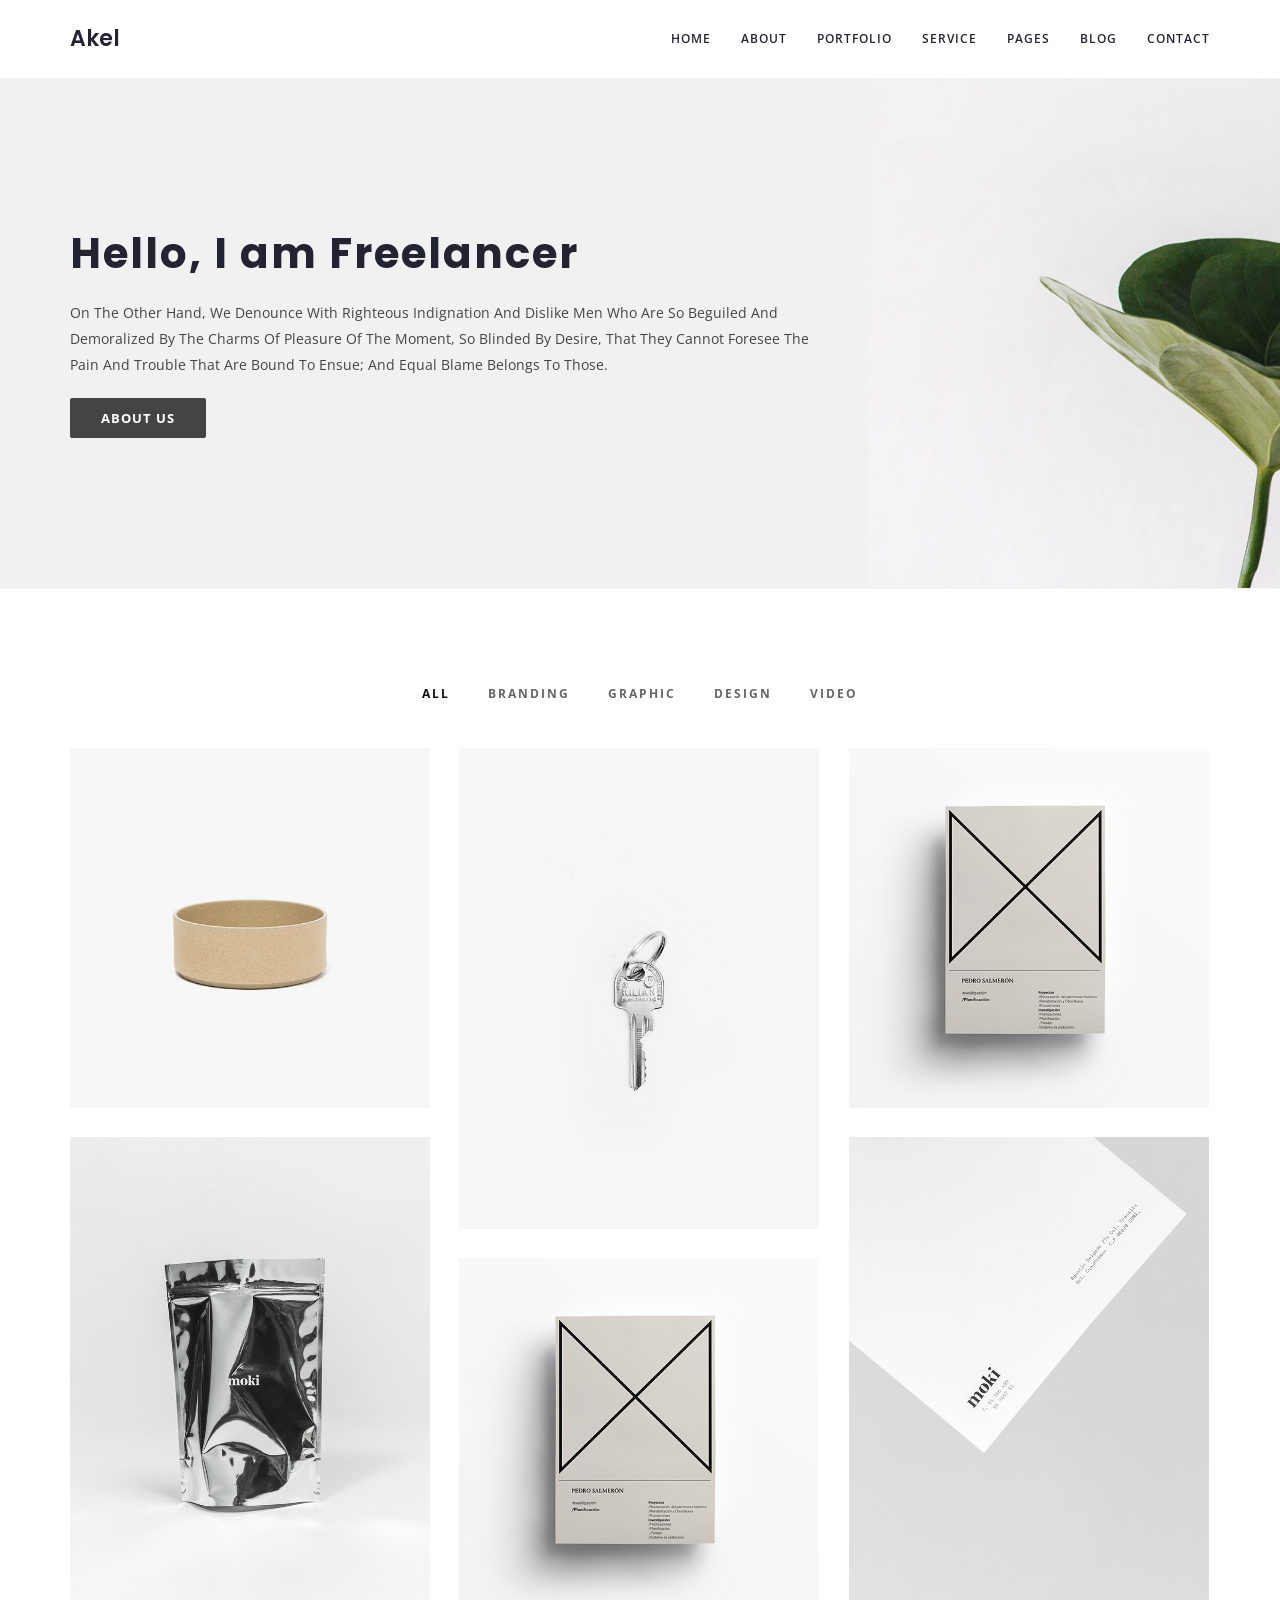
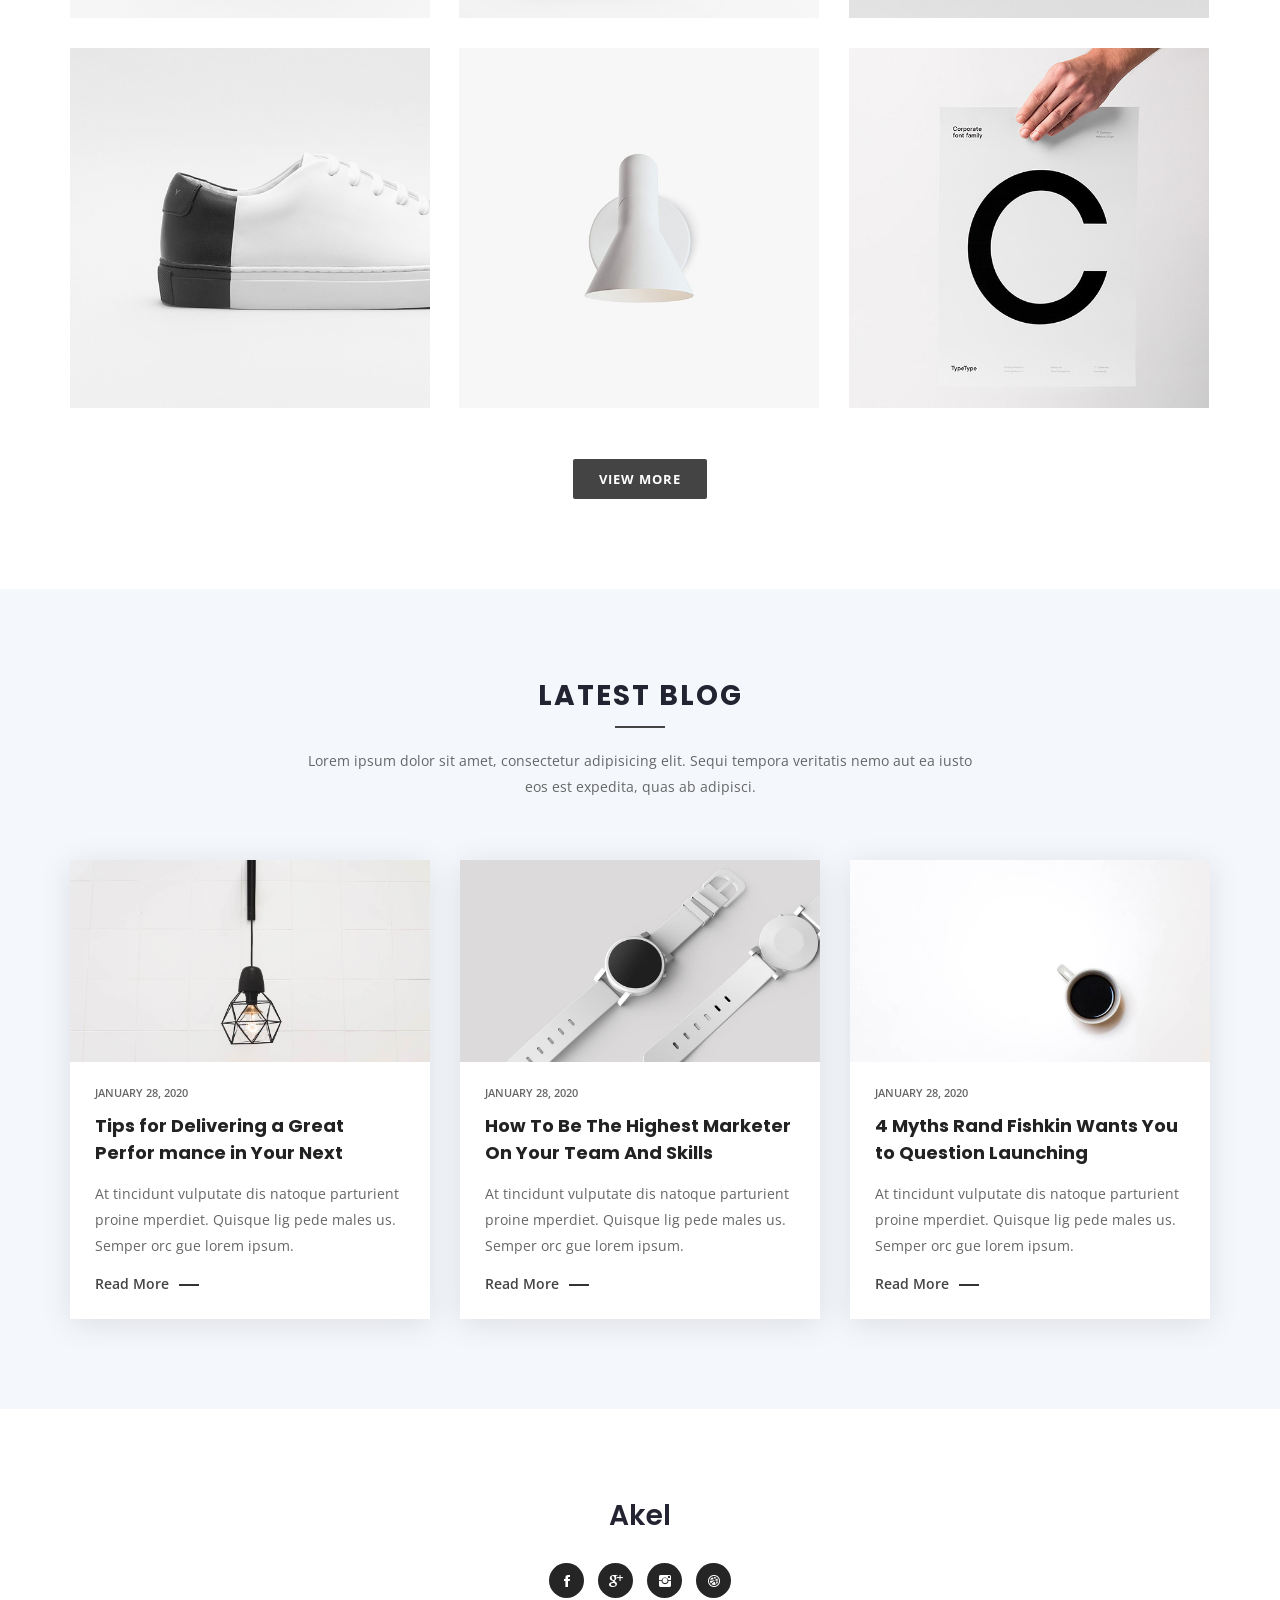
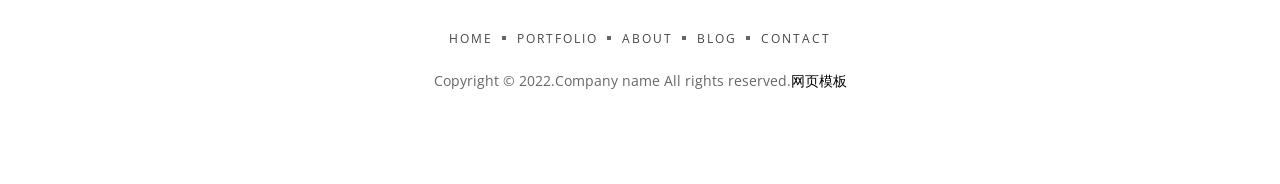
==== test/index.html @ 8f6ef6e5 "test" ====
<!doctype html>
<html class="no-js" lang="">
    <head>
        <meta charset="utf-8">
        <meta http-equiv="x-ua-compatible" content="ie=edge">
        <title>Akel - Minimal Portfolio Template</title>
        <meta name="description" content="">
        <meta name="viewport" content="width=device-width, initial-scale=1">

		<!-- All CSS Files Here -->
        <link rel="stylesheet" href="static/css/bootstrap.min.css">
        <link rel="stylesheet" href="static/css/et-line-fonts.css">
        <link rel="stylesheet" href="static/css/ionicons.min.css">
        <link rel="stylesheet" href="static/css/magnific-popup.css">
        <link rel="stylesheet" href="static/css/meanmenu.css">
        <link rel="stylesheet" href="static/css/global.css">
        <link rel="stylesheet" href="static/css/style.css">
        <link rel="stylesheet" href="static/css/responsive.css">
        <script src="static/js/modernizr-2.8.3.min.js"></script>
    </head>
    <body>
        <!--[if lt IE 8]>
            <p class="browserupgrade">You are using an <strong>outdated</strong> browser. Please <a href="http://browsehappy.com/">upgrade your browser</a> to improve your experience.</p>
        <![endif]-->

        <!-- Add your site or application content here -->
		<!-- PRELOADER -->
		<div class="page-loader">
			<div class="loader">Loading...</div>
		</div>
		<!-- /PRELOADER -->
		<!-- header start -->
		<header id="sticky-header">
			<div class="header-area">
				<div class="container sm-100">
					<div class="row">
						<div class="col-md-3 col-sm-2">
							<div class="logo text-upper">
								<h4><a href="">Akel</a></h4>
							</div>
						</div>
						<div class="col-md-9 col-sm-10">
							<div class="menu-area hidden-xs">
								<nav>
									<ul class="basic-menu clearfix">
										<li><a href="">Home</a>
											<ul>
												<li><a href="">Home Default </a></li>
												<li><a href="index-2.html">Home Two</a></li>
												<li><a href="index-black.html">Home black</a></li>
												<li><a href="index-black-full.html">Home black Full</a></li>
												<li><a href="index-box.html">Home box</a></li>
												<li><a href="index-video.html">Home video BG</a></li>
												<li><a href="index-slider.html">Home slider</a></li>
												<li><a href="index-slider-full.html">Home Slider Full</a></li>
												<li><a href="index-white-no-img.html">Home White</a></li>
											</ul>
										</li>
										<li><a href="about.html">about</a></li>
										<!-- PORTFOLIO -->
										<li>
											<a href="portfolio-single.html">Portfolio</a>
											<ul>
												<li><a href="portfolio-single.html">Single 1 - standartd 1</a></li>
												<li><a href="portfolio-single-2.html">Single 2 - standartd 2</a></li>
												<li><a href="portfolio-single-gallery.html">Single 3 - img gallery</a></li>
												<li><a href="portfolio-single-video-gallery.html">Single 4 - video gallery</a></li>
												<li><a href="portfolio-single-slider.html">Single 5 - slider</a></li>
												<li><a href="portfolio-single-vimeo.html">Single 6 - vimeo video</a></li>
												<li><a href="portfolio-single-youtube.html">Single 7 - youtube video</a></li>

											</ul>
										</li>
										<!-- END PORTFOLIO -->
										<li><a href="service.html">Service</a></li>
										<li><a href="#">Pages</a>
											<ul>
												<li><a href="about.html">About Us</a></li>
												<li><a href="service.html">Service</a></li>
												<li><a href="pricing.html">Pricing</a></li>
												<li><a href="contact.html">Contact</a></li>
												<li><a href="404.html">404 Page</a></li>
											</ul>
										</li>
										<!-- BLOG -->
										<li>
											<a href="blog.html">Blog</a>
											<ul>
												<li><a href="blog-3-col.html">3 Columns</a></li>
												<li><a href="blog.html">Right Sidebar</a></li>
												<li><a href="blog-details.html">details left sidebar</a></li>
												<li><a href="blog-details-video.html">details with video</a></li>
											</ul>
										</li>
										<!-- END BLOG -->
										<li><a href="contact.html">Contact</a></li>
									</ul>
								</nav>
							</div>
							<!-- basic-mobile-menu -->
							<div class="basic-mobile-menu visible-xs">
								<nav id="mobile-nav">
									<ul>
										<li><a href="">Home</a>
											<ul>
												<li><a href="">Home Default </a></li>
												<li><a href="index-2.html">Home Two</a></li>
												<li><a href="index-black.html">Home black</a></li>
												<li><a href="index-black-full.html">Home black Full</a></li>
												<li><a href="index-box.html">Home box</a></li>
												<li><a href="index-video.html">Home video BG</a></li>
												<li><a href="index-slider.html">Home slider</a></li>
												<li><a href="index-slider-full.html">Home Slider Full</a></li>
												<li><a href="index-white-no-img.html">Home White</a></li>
											</ul>
										</li>
										<li><a href="about.html">about</a></li>
										<!-- PORTFOLIO -->
										<li>
											<a href="portfolio-single.html">Portfolio</a>
											<ul>
												<li><a href="portfolio-single.html">Single 1 - standartd 1</a></li>
												<li><a href="portfolio-single-2.html">Single 2 - standartd 2</a></li>
												<li><a href="portfolio-single-gallery.html">Single 3 - img gallery</a></li>
												<li><a href="portfolio-single-video-gallery.html">Single 4 - video gallery</a></li>
												<li><a href="portfolio-single-slider.html">Single 5 - slider</a></li>
												<li><a href="portfolio-single-vimeo.html">Single 6 - vimeo video</a></li>
												<li><a href="portfolio-single-youtube.html">Single 7 - youtube video</a></li>

											</ul>
										</li>
										<!-- END PORTFOLIO -->
										<li><a href="service.html">Service</a></li>
										<li><a href="#">Pages</a>
											<ul>
												<li><a href="about.html">About Us</a></li>
												<li><a href="service.html">Service</a></li>
												<li><a href="pricing.html">Pricing</a></li>
												<li><a href="contact.html">Contact</a></li>
												<li><a href="404.html">404 Page</a></li>
											</ul>
										</li>
										<!-- BLOG -->
										<li>
											<a href="blog.html">Blog</a>
											<ul>
												<li><a href="blog-3-col.html">3 Columns</a></li>
												<li><a href="blog.html">Right Sidebar</a></li>
												<li><a href="blog-details.html">details left sidebar</a></li>
												<li><a href="blog-details-video.html">details with video</a></li>
											</ul>
										</li>
										<!-- END BLOG -->
										<li><a href="contact.html">Contact</a></li>
									</ul>
								</nav>
							</div>
						</div>
					</div>
				</div>
			</div>
		</header>
		<!-- header end -->

		<!-- basic-slider start -->
		<div class="ptb-150 border-t-b" style="background-image: url(static/image/ss.jpg)">
			<div class="container">
				<div class="row">
					<div class="col-lg-8">
						<div class="slider-content">
							<h2>Hello, I am Freelancer
							</h2>
							<p>On the other hand, we denounce with righteous indignation and dislike men who are so beguiled and demoralized by
								the
								charms of pleasure of the moment, so blinded by desire, that they cannot foresee the pain and trouble that are bound
								to
								ensue; and equal blame belongs to those.</p>
							<a class="btn" href="#">About Us</a>
						</div>
					</div>
				</div>
			</div>
		</div>
		<!-- basic-slider end -->
		<!-- basic-portfolio-area start -->
		<div class="basic-portfolio-area ptb-90">
			<div class="container">
				<div class="filter-menu text-center mb-40">
					<button class="active" data-filter="*">ALL</button>
					<button data-filter=".branding">Branding </button>
					<button data-filter=".graphic">Graphic</button>
					<button data-filter=".design">Design </button>
					<button data-filter=".video">Video</button>
				</div>
				<div id="portfolio-grid" class="row-portfolio portfolio-style-2">
					<div class="portfolio-item branding video">
						<div class="portfolio-wrapper">
							<div class="portfolio-thumb">
								<img src="static/picture/project1.jpg" alt="">
							</div>
							<div class="portfolio-caption text-left">
								<h4>
									<a href="portfolio-single.html">The Printed Web</a>
								</h4>
								<div class="work-tag">
									<p>Web Design</p>
								</div>
							</div>
						</div>
					</div>
					<div class="portfolio-item graphic">
						<div class="portfolio-wrapper">
							<div class="portfolio-thumb">
								<img src="static/picture/m-project1.jpg" alt="">
							</div>
							<div class="portfolio-caption text-left">
								<h4>
									<a href="portfolio-single.html">Website Is Passion </a>
								</h4>
								<div class="work-tag">
									<p>Video</p>
								</div>
							</div>
						</div>
					</div>
					<div class="portfolio-item video">
						<div class="portfolio-wrapper">
							<div class="portfolio-thumb">
								<img src="static/picture/project2.jpg" alt="">
							</div>
							<div class="portfolio-caption text-left">
								<h4>
									<a href="portfolio-single.html">Super Minimal Item</a>
								</h4>
								<div class="work-tag">
									<p>Website</p>
								</div>
							</div>
						</div>
					</div>
					<div class="portfolio-item graphic">
						<div class="portfolio-wrapper">
							<div class="portfolio-thumb">
								<img src="static/picture/m-project2.jpg" alt="">
							</div>
							<div class="portfolio-caption text-left">
								<h4>
									<a href="portfolio-single.html">Brand Making Works</a>
								</h4>
								<div class="work-tag">
									<p>Branding</p>
								</div>
							</div>
						</div>
					</div>
					<div class="portfolio-item branding design">
						<div class="portfolio-wrapper">
							<div class="portfolio-thumb">
								<img src="static/picture/m-project3.jpg" alt="">
							</div>
							<div class="portfolio-caption text-left">
								<h4>
									<a href="portfolio-single.html">Website Redesign Work</a>
								</h4>
								<div class="work-tag">
									<p>Design</p>
								</div>
							</div>
						</div>
					</div>
					<div class="portfolio-item graphic video">
						<div class="portfolio-wrapper">
							<div class="portfolio-thumb">
								<img src="static/picture/project2.jpg" alt="">
							</div>
							<div class="portfolio-caption text-left">
								<h4>
									<a href="portfolio-single.html">Color full Template </a>
								</h4>
								<div class="work-tag">
									<p>Photography</p>
								</div>
							</div>
						</div>
					</div>
					<div class="portfolio-item">
						<div class="portfolio-wrapper">
							<div class="portfolio-thumb">
								<img src="static/picture/project4.jpg" alt="">
							</div>
							<div class="portfolio-caption text-left">
								<h4>
									<a href="portfolio-single.html">Need And Clean Design</a>
								</h4>
								<div class="work-tag">
									<p>Design</p>
								</div>
							</div>
						</div>
					</div>
					<div class="portfolio-item branding design">
						<div class="portfolio-wrapper">
							<div class="portfolio-thumb">
								<img src="static/picture/project3.jpg" alt="">
							</div>
							<div class="portfolio-caption text-left">
								<h4>
									<a href="portfolio-single.html">Creative Photo Work</a>
								</h4>
								<div class="work-tag">
									<p>Graphic</p>
								</div>
							</div>
						</div>
					</div>
					<div class="portfolio-item design">
						<div class="portfolio-wrapper">
							<div class="portfolio-thumb">
								<img src="static/picture/project5.jpg" alt="">
							</div>
							<div class="portfolio-caption text-left">
								<h4>
									<a href="portfolio-single.html">Finishing Is Business</a>
								</h4>
								<div class="work-tag">
									<p>Photo</p>
								</div>
							</div>
						</div>
					</div>
				</div>
				<div class="view-more mt-20 text-center">
					<a class="btn btn-large" href="#">View More</a>
				</div>
			</div>
		</div>
		<!-- basic-portfolio-area end -->
		<!-- basic-blog-area -->
		<div class="basic-blo-area gray-bg pt-90 pb-50">
			<div class="container">
				<div class="area-title text-center">
					<h2>Latest Blog</h2>
					<p>Lorem ipsum dolor sit amet, consectetur adipisicing elit. Sequi tempora veritatis nemo aut ea iusto eos est expedita,
						quas ab adipisci.</p>
				</div>
				<div class="row">
					<div class="col-md-4 blog-item mb-40">
						<div class="blog-wrapper blog-column">
							<div class="blog-thumb">
								<a href="blog-details.html">
									<img src="static/picture/1.jpg" alt="">
								</a>
							</div>
							<div class="blog-desc">
								<div class="meta-info">
									<ul>
										<li class="posts-time">January 28, 2020</li>
									</ul>
								</div>
								<div class="blog-content">
									<h2 class="blog-title">
										<a href="blog-details.html">Tips for Delivering a Great Perfor mance in Your Next</a>
									</h2>
									<p>At tincidunt vulputate dis natoque parturient proine mperdiet. Quisque lig pede males us. Semper orc gue lorem
										ipsum.</p>
								</div>
								<div class="link-box">
									<a href="blog-details.html">Read More</a>
								</div>
							</div>
						</div>
					</div>
					<div class="col-md-4 blog-item mb-40">
						<div class="blog-wrapper blog-column">
							<div class="blog-thumb">
								<a href="blog-details.html">
									<img src="static/picture/4.jpg" alt="">
								</a>
							</div>
							<div class="blog-desc">
								<div class="meta-info">
									<ul>
										<li class="posts-time">January 28, 2020</li>
									</ul>
								</div>
								<div class="blog-content">
									<h2 class="blog-title">
										<a href="blog-details.html">How To Be The Highest Marketer On Your Team And Skills</a>
									</h2>
									<p>At tincidunt vulputate dis natoque parturient proine mperdiet. Quisque lig pede males us. Semper orc gue lorem ipsum.</p>
								</div>
								<div class="link-box">
									<a href="blog-details.html">Read More</a>
								</div>
							</div>
						</div>
					</div>
					<div class="col-md-4 blog-item mb-40">
						<div class="blog-wrapper blog-column">
							<div class="blog-thumb">
								<a href="blog-details.html">
									<img src="static/picture/3.jpg" alt="">
								</a>
							</div>
							<div class="blog-desc">
								<div class="meta-info">
									<ul>
										<li class="posts-time">January 28, 2020</li>
									</ul>
								</div>
								<div class="blog-content">
									<h2 class="blog-title">
										<a href="blog-details.html">4 Myths Rand Fishkin Wants You to Question Launching </a>
									</h2>
									<p>At tincidunt vulputate dis natoque parturient proine mperdiet. Quisque lig pede males us. Semper orc gue lorem ipsum.</p>
								</div>
								<div class="link-box">
									<a href="blog-details.html">Read More</a>
								</div>
							</div>
						</div>
					</div>
				</div>
			</div>
		</div>
		<!-- basic-blog-area end -->
		<!-- footer start -->
		<footer>
			<div class="basic-footer text-center ptb-90">
				<div class="container">
					<div class="footer-logo mb-30">
						<h3><a href="">Akel</a></h3>
					</div>
					<div class="social-icon">
						<a href="#"><i class="ion-social-facebook"></i></a>
						<a href="#"><i class="ion-social-googleplus"></i></a>
						<a href="#"><i class="ion-social-instagram"></i></a>
						<a href="#"><i class="ion-social-dribbble"></i></a>
					</div>
					<div class="footer-menu mt-30">
						<nav>
							<ul>
								<li><a href="#">Home</a></li>
								<li><a href="#">Portfolio</a></li>
								<li><a href="#">About</a></li>
								<li><a href="#">Blog</a></li>
								<li><a href="#">Contact</a></li>
							</ul>
						</nav>
					</div>
					<div class="copyright mt-20">
						<p>Copyright &copy; 2022.Company name All rights reserved.<a target="_blank" href="https://sc.chinaz.com/moban/">&#x7F51;&#x9875;&#x6A21;&#x677F;</a></p>
					</div>
				</div>
			</div>
		</footer>
		<!-- footer end -->


		<!-- All js plugins here -->
        <script src="static/js/jquery-1.12.0.min.js"></script>
        <script src="static/js/bootstrap.min.js"></script>
        <script src="static/js/isotope.pkgd.min.js"></script>
        <script src="static/js/imagesloaded.pkgd.min.js"></script>
        <script src="static/js/jquery.magnific-popup.min.js"></script>
        <script src="static/js/jquery.meanmenu.js"></script>
        <script src="static/js/plugins.js"></script>
        <script src="static/js/main.js"></script>
    </body>
</html>
---- test/static/css/et-line-fonts.css ----
@font-face{font-family:'et-line';src:url('../font/et-line.eot');src:url('../font/et-line.eot') format('embedded-opentype'),
url('../font/et-line.woff') format('woff'),
url('../font/et-line.ttf') format('truetype'),
url('https://themepure.net/template/akel-prv/akel/fonts/et-line.svg') format('svg');font-weight:normal;font-style:normal;}
[data-icon]:before{font-family:'et-line';content:attr(data-icon);speak:none;font-weight:normal;font-variant:normal;text-transform:none;line-height:1;-webkit-font-smoothing:antialiased;-moz-osx-font-smoothing:grayscale;display:inline-block;}
.icon-mobile, .icon-laptop, .icon-desktop, .icon-tablet, .icon-phone, .icon-document, .icon-documents, .icon-search, .icon-clipboard, .icon-newspaper, .icon-notebook, .icon-book-open, .icon-browser, .icon-calendar, .icon-presentation, .icon-picture, .icon-pictures, .icon-video, .icon-camera, .icon-printer, .icon-toolbox, .icon-briefcase, .icon-wallet, .icon-gift, .icon-bargraph, .icon-grid, .icon-expand, .icon-focus, .icon-edit, .icon-adjustments, .icon-ribbon, .icon-hourglass, .icon-lock, .icon-megaphone, .icon-shield, .icon-trophy, .icon-flag, .icon-map, .icon-puzzle, .icon-basket, .icon-envelope, .icon-streetsign, .icon-telescope, .icon-gears, .icon-key, .icon-paperclip, .icon-attachment, .icon-pricetags, .icon-lightbulb, .icon-layers, .icon-pencil, .icon-tools, .icon-tools-2, .icon-scissors, .icon-paintbrush, .icon-magnifying-glass, .icon-circle-compass, .icon-linegraph, .icon-mic, .icon-strategy, .icon-beaker, .icon-caution, .icon-recycle, .icon-anchor, .icon-profile-male, .icon-profile-female, .icon-bike, .icon-wine, .icon-hotairballoon, .icon-globe, .icon-genius, .icon-map-pin, .icon-dial, .icon-chat, .icon-heart, .icon-cloud, .icon-upload, .icon-download, .icon-target, .icon-hazardous, .icon-piechart, .icon-speedometer, .icon-global, .icon-compass, .icon-lifesaver, .icon-clock, .icon-aperture, .icon-quote, .icon-scope, .icon-alarmclock, .icon-refresh, .icon-happy, .icon-sad, .icon-facebook, .icon-twitter, .icon-googleplus, .icon-rss, .icon-tumblr, .icon-linkedin, .icon-dribbble{font-family:'et-line';speak:none;font-style:normal;font-weight:normal;font-variant:normal;text-transform:none;line-height:1;-webkit-font-smoothing:antialiased;-moz-osx-font-smoothing:grayscale;display:inline-block;}
.icon-mobile:before{content:"\e000";}
.icon-laptop:before{content:"\e001";}
.icon-desktop:before{content:"\e002";}
.icon-tablet:before{content:"\e003";}
.icon-phone:before{content:"\e004";}
.icon-document:before{content:"\e005";}
.icon-documents:before{content:"\e006";}
.icon-search:before{content:"\e007";}
.icon-clipboard:before{content:"\e008";}
.icon-newspaper:before{content:"\e009";}
.icon-notebook:before{content:"\e00a";}
.icon-book-open:before{content:"\e00b";}
.icon-browser:before{content:"\e00c";}
.icon-calendar:before{content:"\e00d";}
.icon-presentation:before{content:"\e00e";}
.icon-picture:before{content:"\e00f";}
.icon-pictures:before{content:"\e010";}
.icon-video:before{content:"\e011";}
.icon-camera:before{content:"\e012";}
.icon-printer:before{content:"\e013";}
.icon-toolbox:before{content:"\e014";}
.icon-briefcase:before{content:"\e015";}
.icon-wallet:before{content:"\e016";}
.icon-gift:before{content:"\e017";}
.icon-bargraph:before{content:"\e018";}
.icon-grid:before{content:"\e019";}
.icon-expand:before{content:"\e01a";}
.icon-focus:before{content:"\e01b";}
.icon-edit:before{content:"\e01c";}
.icon-adjustments:before{content:"\e01d";}
.icon-ribbon:before{content:"\e01e";}
.icon-hourglass:before{content:"\e01f";}
.icon-lock:before{content:"\e020";}
.icon-megaphone:before{content:"\e021";}
.icon-shield:before{content:"\e022";}
.icon-trophy:before{content:"\e023";}
.icon-flag:before{content:"\e024";}
.icon-map:before{content:"\e025";}
.icon-puzzle:before{content:"\e026";}
.icon-basket:before{content:"\e027";}
.icon-envelope:before{content:"\e028";}
.icon-streetsign:before{content:"\e029";}
.icon-telescope:before{content:"\e02a";}
.icon-gears:before{content:"\e02b";}
.icon-key:before{content:"\e02c";}
.icon-paperclip:before{content:"\e02d";}
.icon-attachment:before{content:"\e02e";}
.icon-pricetags:before{content:"\e02f";}
.icon-lightbulb:before{content:"\e030";}
.icon-layers:before{content:"\e031";}
.icon-pencil:before{content:"\e032";}
.icon-tools:before{content:"\e033";}
.icon-tools-2:before{content:"\e034";}
.icon-scissors:before{content:"\e035";}
.icon-paintbrush:before{content:"\e036";}
.icon-magnifying-glass:before{content:"\e037";}
.icon-circle-compass:before{content:"\e038";}
.icon-linegraph:before{content:"\e039";}
.icon-mic:before{content:"\e03a";}
.icon-strategy:before{content:"\e03b";}
.icon-beaker:before{content:"\e03c";}
.icon-caution:before{content:"\e03d";}
.icon-recycle:before{content:"\e03e";}
.icon-anchor:before{content:"\e03f";}
.icon-profile-male:before{content:"\e040";}
.icon-profile-female:before{content:"\e041";}
.icon-bike:before{content:"\e042";}
.icon-wine:before{content:"\e043";}
.icon-hotairballoon:before{content:"\e044";}
.icon-globe:before{content:"\e045";}
.icon-genius:before{content:"\e046";}
.icon-map-pin:before{content:"\e047";}
.icon-dial:before{content:"\e048";}
.icon-chat:before{content:"\e049";}
.icon-heart:before{content:"\e04a";}
.icon-cloud:before{content:"\e04b";}
.icon-upload:before{content:"\e04c";}
.icon-download:before{content:"\e04d";}
.icon-target:before{content:"\e04e";}
.icon-hazardous:before{content:"\e04f";}
.icon-piechart:before{content:"\e050";}
.icon-speedometer:before{content:"\e051";}
.icon-global:before{content:"\e052";}
.icon-compass:before{content:"\e053";}
.icon-lifesaver:before{content:"\e054";}
.icon-clock:before{content:"\e055";}
.icon-aperture:before{content:"\e056";}
.icon-quote:before{content:"\e057";}
.icon-scope:before{content:"\e058";}
.icon-alarmclock:before{content:"\e059";}
.icon-refresh:before{content:"\e05a";}
.icon-happy:before{content:"\e05b";}
.icon-sad:before{content:"\e05c";}
.icon-facebook:before{content:"\e05d";}
.icon-twitter:before{content:"\e05e";}
.icon-googleplus:before{content:"\e05f";}
.icon-rss:before{content:"\e060";}
.icon-tumblr:before{content:"\e061";}
.icon-linkedin:before{content:"\e062";}
.icon-dribbble:before{content:"\e063";}
---- test/static/css/meanmenu.css ----
a.meanmenu-reveal{display:none;}
.mean-container .mean-bar{background:rgba(0, 0, 0, 0) none repeat scroll 0 0;float:left;min-height:0;padding:0;position:relative;width:100%;z-index:999999;}
.mean-container a.meanmenu-reveal{border:1px solid #000;color:#444;cursor:pointer;display:block;font-family:Arial,Helvetica,sans-serif;font-size:1px;font-weight:700;height:21px;line-height:22px;margin-top:-52px;padding:5px 8px;position:absolute;right:0;text-decoration:none;top:0;width:22px;}
.mean-container a.meanmenu-reveal span{background:#444 none repeat scroll 0 0;display:block;height:3px;margin-top:3px;}
.mean-container .mean-nav{background:#0c1923 none repeat scroll 0 0;float:left;margin-top:0;width:100%;}
.mean-container .mean-nav ul{padding:0;margin:0;width:100%;list-style-type:none;}
.mean-container .mean-nav ul li{position:relative;float:left;width:100%;}
.mean-container .mean-nav ul li a{display:block;float:left;width:90%;padding:1em 5%;margin:0;text-align:left;color:#fff;border-top:1px solid #383838;border-top:1px solid rgba(255,255,255,0.5);text-decoration:none;text-transform:uppercase;}
.mean-container .mean-nav ul li li a{width:80%;padding:1em 10%;border-top:1px solid #f1f1f1;border-top:1px solid rgba(255,255,255,0.25);opacity:0.75;filter:alpha(opacity=75);text-shadow:none !important;visibility:visible;}
.mean-container .mean-nav ul li.mean-last a{border-bottom:none;margin-bottom:0;}
.mean-container .mean-nav ul li li li a{width:70%;padding:1em 15%;}
.mean-container .mean-nav ul li li li li a{width:60%;padding:1em 20%;}
.mean-container .mean-nav ul li li li li li a{width:50%;padding:1em 25%;}
.mean-container .mean-nav ul li a:hover{background:#252525;background:rgba(255,255,255,0.1);}
.mean-container .mean-nav ul li a.mean-expand{margin-top:1px;width:26px;height:32px;padding:8px 10px !important;text-align:center;position:absolute;right:0;top:0;z-index:2;font-weight:700;background:rgba(255,255,255,0.1);border:none !important;border-left:1px solid rgba(255,255,255,0.4) !important;border-bottom:1px solid rgba(255,255,255,0.2) !important;}
.mean-container .mean-nav ul li a.mean-expand:hover{background:rgba(0,0,0,0.9);}
.mean-container .mean-push{float:left;width:100%;padding:0;margin:0;clear:both;}
.mean-nav .wrapper{width:100%;padding:0;margin:0;}
.mean-container .mean-bar, .mean-container .mean-bar *{-webkit-box-sizing:content-box;-moz-box-sizing:content-box;box-sizing:content-box;}
.mean-remove{display:none !important;}


.mean-nav > ul {
  height: 300px;
  overflow-y: scroll;
}
---- test/static/css/global.css ----
.m-0{margin-top:0;margin-right:0;margin-bottom:0;margin-left:0;}
.p-0{padding-top:0;padding-right:0;padding-bottom:0;padding-left:0;}
.mt-0{margin-top:0}
.mt-10{margin-top:10px}
.mt-15{margin-top:15px}
.mt-20{margin-top:20px}
.mt-30{margin-top:30px}
.mt-40{margin-top:40px}
.mt-50{margin-top:50px}
.mt-60{margin-top:60px}
.mt-70{margin-top:70px}
.mt-80{margin-top:80px}
.mt-90{margin-top:90px}
.mt-100{margin-top:100px}
.mt-110{margin-top:110px}
.mt-120{margin-top:120px}
.mt-130{margin-top:130px}
.mt-140{margin-top:140px}
.mt-150{margin-top:150px}
.mr-0{margin-right:0px}
.mr-10{margin-right:10px}
.mr-15{margin-right:15px}
.mr-20{margin-right:20px}
.mr-30{margin-right:30px}
.mr-40{margin-right:40px}
.mr-50{margin-right:50px}
.mr-60{margin-right:60px}
.mr-70{margin-right:70px}
.mr-80{margin-right:80px}
.mr-90{margin-right:90px}
.mr-100{margin-right:100px}
.mr-110{margin-right:110px}
.mr-120{margin-right:120px}
.mr-130{margin-right:130px}
.mr-140{margin-right:140px}
.mr-150{margin-right:150px}
.mb-0{margin-bottom:0}
.mb-10{margin-bottom:10px}
.mb-15{margin-bottom:15px}
.mb-20{margin-bottom:20px}
.mb-30{margin-bottom:30px}
.mb-40{margin-bottom:40px}
.mb-50{margin-bottom:50px}
.mb-60{margin-bottom:60px}
.mb-70{margin-bottom:70px}
.mb-80{margin-bottom:80px}
.mb-90{margin-bottom:90px}
.mb-100{margin-bottom:100px}
.mb-110{margin-bottom:110px}
.mb-120{margin-bottom:120px}
.mb-130{margin-bottom:130px}
.mb-140{margin-bottom:140px}
.mb-150{margin-bottom:150px}
.ml-0{margin-left:0}
.ml-10{margin-left:10px}
.ml-15{margin-left:15px}
.ml-20{margin-left:20px}
.ml-30{margin-left:30px}
.ml-40{margin-left:40px}
.ml-50{margin-left:50px}
.ml-60{margin-left:60px}
.ml-70{margin-left:70px}
.ml-80{margin-left:80px}
.ml-90{margin-left:90px}
.ml-100{margin-left:100px}
.ml-110{margin-left:110px}
.ml-120{margin-left:120px}
.ml-130{margin-left:130px}
.ml-140{margin-left:140px}
.ml-150{margin-left:150px}
.pt-0{padding-top:0}
.pt-10{padding-top:10px}
.pt-15{padding-top:15px}
.pt-20{padding-top:20px}
.pt-30{padding-top:30px}
.pt-40{padding-top:40px}
.pt-50{padding-top:50px}
.pt-60{padding-top:60px}
.pt-70{padding-top:70px}
.pt-80{padding-top:80px}
.pt-90{padding-top:90px}
.pt-100{padding-top:100px}
.pt-110{padding-top:110px}
.pt-120{padding-top:120px}
.pt-130{padding-top:130px}
.pt-140{padding-top:140px}
.pt-150{padding-top:150px}
.pr-0{padding-right:0}
.pr-10{padding-right:10px}
.pr-15{padding-right:15px}
.pr-20{padding-right:20px}
.pr-30{padding-right:30px}
.pr-40{padding-right:40px}
.pr-50{padding-right:50px}
.pr-60{padding-right:60px}
.pr-70{padding-right:70px}
.pr-80{padding-right:80px}
.pr-90{padding-right:90px}
.pr-100{padding-right:100px}
.pr-110{padding-right:110px}
.pr-120{padding-right:120px}
.pr-130{padding-right:130px}
.pr-140{padding-right:140px}
.pb-0{padding-bottom:0}
.pb-10{padding-bottom:10px}
.pb-15{padding-bottom:15px}
.pb-20{padding-bottom:20px}
.pb-30{padding-bottom:30px}
.pb-40{padding-bottom:40px}
.pb-50{padding-bottom:50px}
.pb-60{padding-bottom:60px}
.pb-70{padding-bottom:70px}
.pb-80{padding-bottom:80px}
.pb-90{padding-bottom:90px}
.pb-100{padding-bottom:100px}
.pb-110{padding-bottom:110px}
.pb-120{padding-bottom:120px}
.pb-130{padding-bottom:130px}
.pb-140{padding-bottom:140px}
.pb-150{padding-bottom:150px}
.pl-0{padding-left:0}
.pl-10{padding-left:10px}
.pl-15{padding-left:15px}
.pl-20{padding-left:20px}
.pl-30{padding-left:30px}
.pl-40{padding-left:40px}
.pl-50{padding-left:50px}
.pl-60{padding-left:60px}
.pl-70{padding-left:70px}
.pl-80{padding-left:80px}
.pl-90{padding-left:90px}
.pl-100{padding-left:100px}
.pl-110{padding-left:110px}
.pl-120{padding-left:120px}
.pl-130{padding-left:130px}
.pl-140{padding-left:140px}
.pl-150{padding-left:150px}
.ptb-0{padding:0}
.ptb-10{padding:10px 0}
.ptb-20{padding:20px 0}
.ptb-30{padding:30px 0}
.ptb-40{padding:40px 0}
.ptb-50{padding:50px 0}
.ptb-60{padding:60px 0}
.ptb-70{padding:70px 0}
.ptb-80{padding:80px 0}
.ptb-90{padding:90px 0}
.ptb-100{padding:100px 0}
.ptb-110{padding:110px 0}
.ptb-120{padding:120px 0}
.ptb-130{padding:130px 0}
.ptb-140{padding:140px 0}
.ptb-150{padding:150px 0}
.ptb-200{padding:200px 0}
.mtb-0{margin:0}
.mtb-10{margin:10px 0}
.mtb-15{margin:15px 0}
.mtb-20{margin:20px 0}
.mtb-30{margin:30px 0}
.mtb-40{margin:40px 0}
.mtb-50{margin:50px 0}
.mtb-60{margin:60px 0}
.mtb-70{margin:70px 0}
.mtb-80{margin:80px 0}
.mtb-90{margin:90px 0}
.mtb-100{margin:100px 0}
.mtb-110{margin:110px 0}
.mtb-120{margin:120px 0}
.mtb-130{margin:130px 0}
.mtb-140{margin:140px 0}
.mtb-150{margin:150px 0;}
.pricing .container .row [class*="col-"]{}
.col-1, .col-2, .col-3, .col-4, .col-5, .col-6, .col-7, .col-8, .col-9, .col-10{float:left;}
.col-1{width:10%;}
.col-2{width:20%;}
.col-3{width:30%;}
.col-4{width:40%;}
.col-5{width:50%;}
.col-6{width:60%;}
.col-7{width:70%;}
.col-8{width:80%;}
.col-9{width:90%;}
.col-10{width:100%;}
.white-bg{background:#ffffff;}
.gray-bg{background:#F4F7FC;}
.transparent-bg{background:transparent;}
---- test/static/css/style.css ----
/*
  Theme Name: Akel - Minimal Portfolio Template
  Author: basictheme
  Description: Portfolio template.
  Version: 1.0
*/

/* Css Index
-----------------------------------
1. Theme default css
2. header
3. basic slider
4. portfolio
5. service
6. testimonial
7. footer
8. blog
9. pricing
10. process
11. team
11. breadcrumb
12. contact
13. about
*/


/*-------------------------------------------------------
1. Theme default css
---------------------------------------------------------*/
@import url('css.css');
@import url('font-awesome.min.css');
@import url('text-headline.css');
@import url('owl.carousel.min.css');
@import url('hamburgers.min.css');
@import url('animate.css');

body {
  font-family: 'Open Sans', sans-serif;
  font-weight: normal;
  font-style: normal;
}
.img,img{
 max-width: 100%;
transition: all 0.3s ease-out 0s;
}
a,
.button {
  -webkit-transition: all 0.3s ease-out 0s;
  -moz-transition: all 0.3s ease-out 0s;
  -ms-transition: all 0.3s ease-out 0s;
  -o-transition: all 0.3s ease-out 0s;
  transition: all 0.3s ease-out 0s;
}
a:focus,
.button:focus {
  text-decoration: none;
  outline: none;
}
a:focus,
a:hover,
.portfolio-cat a:hover,
.footer-menu li a:hover {
  color: #999;
  text-decoration: none;
}
a, button {
  color: #444;
  outline: medium none;
}
.uppercase {
  text-transform: uppercase;
}
.capitalize {
  text-transform: capitalize;
}
h1, h2, h3, h4, h5, h6 {
	font-family: 'Poppins', sans-serif;
	font-weight: normal;
	color: #232332;
	margin-top: 0px;
	font-style: normal;
	font-weight: 400;
	line-height: 1.2;
}
h1 a,
h2 a,
h3 a,
h4 a,
h5 a,
h6 a {
    color: inherit;
}
h1 {
    font-size: 40px;
    font-weight: 500;
}
h2 {
    font-size: 35px;
}
h3 {
    font-size: 28px;
}
h4 {
    font-size: 22px;
}
h5 {
    font-size: 18px;
}
h6 {
    font-size: 16px;
}
ul {
  margin: 0px;
  padding: 0px;
}
li { list-style: none }
p {
    color: #666;
    font-size: 14px;
    font-weight: normal;
    line-height: 26px;
    margin-bottom: 15px;
}
hr{
  padding: 0px;
  border-bottom: 1px solid #eceff8;
  border-top: 0px;
}
label {
  color: #444;
  cursor: pointer;
  font-size: 14px;
  font-weight: 400;
}
*::-moz-selection {
  background: #d6b161;
  color: #fff;
  text-shadow: none;
}
::-moz-selection {
  background: #555;
  color: #fff;
  text-shadow: none;
}
::selection {
  background: #555;
  color: #fff;
  text-shadow: none;
}
*::-moz-placeholder {
  color: #555555;
  font-size: 14px;
  opacity: .5;
}
*::placeholder {
  color: #555555;
  font-size: 14px;
  opacity: .5;
}
.fix{overflow:hidden}


/* button style */
.btn {
	-moz-user-select: none;
	background: #444 none repeat scroll 0 0;
	border: 1px solid transparent;
	border-radius: 2px;
	color: #fff;
	cursor: pointer;
	display: inline-block;
	font-size: 13px;
	font-weight: 700;
	letter-spacing: 1px;
	line-height: 1.42857;
	margin-bottom: 0;
	padding: 10px 30px;
	text-align: center;
	text-transform: uppercase;
	touch-action: manipulation;
	transition: all 0.3s ease 0s;
	vertical-align: middle;
}
.btn:hover{background:transparent;border-color:#444}
.btn.btn-large {
  padding: 10px 25px;
}
.btn-lg {
  font-weight: 700;
  padding: 13px 31px;
}
.btn.Akel-btn:hover{border-color:#ddd;color:#ddd}

/* bg img part */
 .bg-1 {background: url(../image/bg-1.jpg);}
 .bg-2 { background: url(../image/bg-2.jpg);}
 .bg-3 { background: url(../image/bg-3.jpg);}
 .bg-4 { background: url(https://themepure.net/template/akel-prv/akel/img/bg/12.jpg);}
 .bg-5 { background: url(../image/15.jpg);}
 .bg-6{ background: url(../image/slider-2.jpg);}
.bg-cover {
  background-position: center center;
  background-size: cover;
}
.color-Akel {
  color: #ffffff !important;
}
.white-bg{background:#fff;}

.bg-1, .bg-2, .bg-3, .bg-4, .bg-5, .bg-6, .bg-7, .bg-8, .bg-9, .bg-10{
  background-attachment: fixed;
  background-clip: initial;
  background-color: rgba(0, 0, 0, 0);
  background-origin: initial;
  background-position: center center;
  background-repeat: no-repeat;
  background-size: cover;
  position: relative;
  z-index: 0;
}
/* opacity */
.bg-black-alfa-5::before, .bg-black-alfa-10::before, .bg-black-alfa-15::before, .bg-black-alfa-20::before, .bg-black-alfa-25::before, .bg-black-alfa-30::before, .bg-black-alfa-35::before, .bg-black-alfa-40::before, .bg-black-alfa-45::before, .bg-black-alfa-50::before, .bg-black-alfa-55::before, .bg-black-alfa-60::before, .bg-black-alfa-65::before, .bg-black-alfa-70::before, .bg-black-alfa-75::before, .bg-black-alfa-80::before, .bg-black-alfa-85::before, .bg-black-alfa-90::before, .bg-black-alfa-95::before {
  content: "";
  height: 100%;
  left: 0;
  position: absolute;
  top: 0;
  width: 100%;
  z-index: 0;
}
.bg-black-alfa-5::before, .bg-black-alfa-10::before, .bg-black-alfa-15::before, .bg-black-alfa-20::before, .bg-black-alfa-25::before, .bg-black-alfa-30::before, .bg-black-alfa-35::before, .bg-black-alfa-40::before, .bg-black-alfa-45::before, .bg-black-alfa-50::before, .bg-black-alfa-55::before, .bg-black-alfa-60::before, .bg-black-alfa-65::before, .bg-black-alfa-70::before, .bg-black-alfa-75::before, .bg-black-alfa-80::before, .bg-black-alfa-85::before, .bg-black-alfa-90::before, .bg-black-alfa-95::before {
  background: rgba(0, 0, 0, 0.05) none repeat scroll 0 0;
}
.bg-black-alfa-40::before {
  background: rgba(0, 0, 0, 0.4) none repeat scroll 0 0;
}
.owl-carousel .owl-nav div {
  background: rgba(255, 255, 255, 0.8) none repeat scroll 0 0;
  height: 40px;
  left: 20px;
  line-height: 40px;
  opacity: 0;
  position: absolute;
  text-align: center;
  top: 50%;
  transform: translateY(-50%);
  transition: all 0.3s ease 0s;
  visibility: hidden;
  width: 40px;
}
.owl-carousel .owl-nav div.owl-next {
  left: auto;
  right: 20px;
}
.owl-carousel:hover .owl-nav div{opacity: 1;visibility:visible}
/* 2. header */
.header-fixed {
  left: 0;
  position: absolute;
  right: 0;
  z-index: 1030;
}
.header-transparent {
  background: transparent none repeat scroll 0 0;
  box-shadow: 0 -1px 0 rgba(255, 255, 255, 0.1) inset;
  transition: height 0.3s ease-out 0s, background 0.3s ease-out 0s, box-shadow 0s ease-out 0s;
}
.sticky {
  left: 0;
  margin: auto;
  position: fixed;
  top: 0;
  width: 100%;
background: #ffffff none repeat scroll 0 0;
box-shadow: 0 -1px 0 #f5f5f5 inset;
transition: height 0.3s ease-out 0s, background 0.3s ease-out 0s, box-shadow 0.3s ease-out 0s;
z-index: 1030;
}
.breadcrumb-2-area {
	background-position: center center;
	padding: 220px 0 200px;
	overflow: hidden;
	background-size: cover;
}
.lead {
	font-size: 15px;
	line-height: 1.7;
}
.hero-caption {
  display: table;
  height: 100%;
  margin: 0 auto;
  position: relative;
  width: 80%;
  z-index: 2;
}
.hero-text {
  display: table-cell;
  height: 100%;
  position: relative;
  vertical-align: middle;
}
h1.breadcrumb-2 {
  font-size: 36px;
  font-weight: 600;
  letter-spacing: 5px;
}
.logo {
  padding: 26px 0;
  transition: all 0.3s ease 0s;
}
.logo h4 {
  font-weight: 600;
  margin: 0;
}
.header-transparent .logo h4 {
  color: #fff;
}
.sticky .logo h4 {
  color: #222;
}
.sticky .logo {
  padding: 19px 0;
}
.basic-area {
  position: relative;
}
.basic-menu {
  float: right;
}
.basic-menu li {
  float: left;
  margin-left: 30px;
  position: relative;
  transition: all 0.3s ease 0s;
}
/* .basic-menu > li::after {
  background: #d7d7d7 none repeat scroll 0 0;
  content: "";
  height: 15px;
  position: absolute;
  right: -16px;
  top: 32px;
  transform: rotate(45deg);
  transition: all 0.3s ease 0s;
  width: 1px;
} */
.basic-menu > li:last-child:after{display:none}
.basic-menu li a {
  color: #232332;
  display: inline-block;
  font-size: 12px;
  font-weight: 600;
  letter-spacing: 1px;
  position: relative;
  text-transform: uppercase;
}
.basic-menu > li > a::before {
  background: #666666 none repeat scroll 0 0;
  bottom: 23px;
  content: "";
  height: 1px;
  left: 0;
  margin: auto;
  opacity: 0;
  position: absolute;
  right: 0;
  transition: all 0.3s ease 0s;
  width: 0px;
}
.basic-menu > li > a {
  padding: 30px 0;
}
.basic-menu li:hover > a {
  color: #999;
}
.basic-menu li:hover > a:before{opacity:1;width:15px;}
.basic-menu li ul {
  background: #222 none repeat scroll 0 0;
  box-shadow: 0 6px 12px rgba(0, 0, 0, 0.176);
  float: none;
  left: 0;
  opacity: 0;
  position: absolute;
  text-align: left;
  top: 110%;
  transition: all 0.3s ease 0s;
  visibility: hidden;
  width: 200px;
  z-index: 11;
}
.basic-menu li:hover > ul {
  opacity: 1;
  top: 100%;
  visibility: visible;
}
.basic-menu li ul li {
  border-bottom: 1px solid rgba(51, 51, 51, 0.5);
  display: block;
  float: none;
  margin: 0;
}
.basic-menu li ul li:last-child {
  border-bottom: 0 none;
  margin: 0;
}
.basic-menu li ul li a i{float:right}
/* --------------------------
  Child Sub menu
-----------------------------*/
.basic-menu li ul li ul {
  left: 100%;
  opacity: 0;
  position: absolute;
  top: 10%;
  visibility: hidden;
  z-index: 999;
}
.basic-menu li ul li:hover > ul {
  opacity: 1;
  top: 0;
  visibility: visible;
}
.basic-menu li ul li a {
  color: rgba(255, 255, 255, 0.7);
  display: block;
  font-size: 10px;
  padding: 10px 15px;
}
.basic-menu li ul li:hover > a {
  background: rgba(51, 51, 51, 0.5) none repeat scroll 0 0;
  color: #fff;
}
.basic-menu li ul li a span {
  float: right;
}
.member-img img {
    width: 100%;
}
.menu-area .menu-p-right ul {
  left: auto;
  right: 0;
}
.basic-menu .menu-p-right ul li ul {
  right: 100%;
}

.headroom {
  left: 0;
  position: fixed;
  right: 0;
  top: 0;
  z-index: 10;
}
.headroom--pinned {
  background: #fff none repeat scroll 0 0;
  box-shadow: 0 -1px 0 #f5f5f5 inset;
  transform: translateY(0px);
}
.headroom--unpinned {
  transform: translateY(-100%);
}
.headroom {
  transition: transform 0.25s ease-in-out 0s;
  will-change: transform;
}
.basic-space{height:78px}
.header-transparent .basic-menu li a {
  color: #fff;
}
.header-transparent.sticky .basic-menu > li > a {
  color: #232332;
}
.sticky .basic-menu > li > a {
  padding: 23px 0;
}
.sticky .basic-menu > li::after {
  top: 25px;
}
.header-transparent .basic-menu > li > a::before {
  background: #f6f6f6 none repeat scroll 0 0;
}
.header-transparent.sticky .basic-menu > li > a::before {
  background: #666 none repeat scroll 0 0;
}
.sticky .basic-menu > li > a::before {
  bottom: 17px;
}
.hamburger {
  float: right;
  margin-left: 20px;
  margin-top: 24px;
  padding: 0;
  transition: all 0.3s ease 0s;
}
.hamburger-inner, .hamburger-inner::after, .hamburger-inner::before {
  height: 2px;
  width: 30px;
}
.hamburger-inner::before {
  top: -8px;
}
.hamburger--collapse .hamburger-inner::after {
  top: -16px;
}
.hamburger-menu {
  float: right;
  margin-right: -30px;
  opacity: 0;
  transition: all 0.3s ease 0s;
  visibility: hidden;
}
nav.nav-menu-show {
  margin-right: 0;
  opacity: 1;
  visibility: visible;
}
.sticky .hamburger {
  margin-top: 17px;
}

/* 3. basic slider */
.basic-slider {
  position: relative;
}
.height-100-vh{height:100vh}
.slide-1 {
  background: rgba(0, 0, 0, 0) url("https://themepure.net/template/akel-prv/akel/img/slider/slider-1.jpg") repeat scroll center top / cover ;
}
.slide-2 {
  background: rgba(0, 0, 0, 0) url("../image/slider-2.jpg") repeat scroll center center / cover ;
}
.slide-3 {
  background: rgba(0, 0, 0, 0) url("https://themepure.net/template/akel-prv/akel/img/slider/sss.jpg") repeat scroll right top / cover ;
}
.slide-4 {
  background: rgba(0, 0, 0, 0) url("https://themepure.net/template/akel-prv/akel/img/slider/slider-5.jpg") repeat scroll right top / cover ;
}
.slide-5 {
  background: rgba(0, 0, 0, 0) url("https://themepure.net/template/akel-prv/akel/img/slider/slider-6.jpg") repeat scroll right top / cover ;
}
.slide-6 {
  background: rgba(0, 0, 0, 0) url("https://themepure.net/template/akel-prv/akel/img/slider/slider-7.jpg") repeat scroll right top / cover ;
}
.slide-7{
  background: rgba(0, 0, 0, 0) url("https://themepure.net/template/akel-prv/akel/img/slider/bg-video.png") repeat scroll right top / cover ;
}
.bg {
  background-position: center top;
  background-size: cover;
}
.bg-center {
	background-position: center center;
	background-size: cover;
}
.slider-content h2 {
	font-size: 42px;
	font-weight: 700;
	letter-spacing: 2px;
	margin: 0;
	margin-bottom: 20px;
}
.slider-content.text-Akel .btn {
  background: #fff none repeat scroll 0 0;
  color: #444;
}
.slider-content.text-Akel .btn:hover{border-color:#fff;color:#fff;background:none}
.slider-content.white-bg-opacity > h2 {
  margin-bottom: 15px;
  text-transform: uppercase;
}
.slider-content.hero-text span {
	margin-bottom: 10px;
	display: inline-block;
}
.hero-border {
	display: inline-block;
	height: 2px;
	width: 50px;
	background: #444;
	margin: 0 !important;
}
.slider-content.hero-text.text-Akel span::before{background:#fff}
.slider-content > p {
	color: #444;
	margin: 0;
	text-transform: capitalize;
	margin-bottom: 20px;
}
.dot {
  background: #444 none repeat scroll 0 0;
  display: inline-block;
  height: 5px;
  width: 5px;
}
.slider-content.text-Akel h2 {
  color: #fff;
}
.slider-content.text-Akel p {
	color: #fff;
	margin-bottom: 20px;
}
.slider-content.black-bg-opacity {
  background: rgba(0, 0, 0, 0.7) none repeat scroll 0 0;
  display: inline-block;
  padding: 70px 50px;
  text-align: center;
  outline: 1px solid rgba(0, 0, 0, 0.2);
  outline-offset: -15px;
  position:relative;
}
.slider-content.white-bg-opacity {
	background: rgba(255, 255, 255, 0.8) none repeat scroll 0 0;
	display: inline-block;
	outline: 1px solid rgba(0, 0, 0, 0.2);
	outline-offset: -15px;
	padding: 70px 85px;
	position: relative;
	text-align: center;
}
.gradient-bg{position:relative}
.gradient-bg::before {
	background: #000;
	content: "";
	height: 100%;
	left: 0;
	opacity: 1;
	position: absolute;
	top: 0;
	transition: all 0.3s ease 0s;
	width: 100%;
	z-index: 1;
	opacity: .7;
}
.slider-content.black-bg-opacity > h2 {
  font-size: 30px;
  line-height: 40px;
  position: relative;
  color:#000
}
.slider-content.white-bg-opacity > h4 {
	color: #000000;
	font-size: 16px;
	font-weight: 400;
	letter-spacing: 1px;
}
.slider-content.text-Akel.black-bg-opacity::before {
  border: 1px solid #888;
  bottom: 15px;
  content: "";
  left: 15px;
  position: absolute;
  right: 15px;
  top: 10px;
}
.slider-Akel {
  border-bottom: 1px solid #f5f5f5;
  border-top: 1px solid #f5f5f5;
  padding: 140px 0;
}
.slider-Akel .slider-content{}
.slider-Akel .slider-content h3 {
	font-size: 35px;
	font-weight: 700;
	letter-spacing: 4px;
	line-height: 1.5;
	margin: auto;
	text-transform: capitalize;
	width: 80%;
	margin-bottom: 15px;
}
.single-slider {
  background: rgba(0, 0, 0, 0) none repeat scroll center center / cover ;
  padding: 200px 0;
}
.border-t-b{border-top:1px solid #f5f5f5;border-bottom:1px solid #f5f5f5}
.slider-screen {
  background-position: center center;
  background-size: cover;
  height: 100vh;
  padding: 0;
  position: relative;
}
.slider-screen .slider-content {
  left: 0;
  position: absolute;
  right: 0;
  text-align: center;
  top: 50%;
  transform: translateY(-50%);
  z-index: 99;
}
.basic-slider .container{height:100%}
.hero-caption {
  display: table;
  height: 100%;
  width: 100%;
}
.hero-text {
  display: table-cell;
  height: 100%;
  vertical-align: middle;
}
.bg-Akel-opacity::before {
  background: rgba(255, 255, 255, 0.3) none repeat scroll 0 0;
  content: "";
  height: 100%;
  left: 0;
  position: absolute;
  top: 0;
  width: 100%;
}
/* 4. portfolio */
.filter-menu{}
.filter-menu button {
  background: rgba(0, 0, 0, 0) none repeat scroll 0 0;
  border: 0 none;
  color: #666;
  font-family: open sans;
  font-size: 12px;
  font-weight: 700;
  letter-spacing: 2px;
  margin: 0 2px;
  padding: 6px 15px;
  position: relative;
  text-transform: uppercase;
  transition: all 0.3s ease 0s;
}
.filter-menu button.active , .filter-menu button:hover {color:#111 }
.row-portfolio{margin:0 -15px}
.row-portfolio .portfolio-item {
  padding: 0 15px;
}
.portfolio-wrapper {
  position: relative;
  transition: all 0.3s ease 0s;
  overflow:hidden
}
.portfolio-wrapper:hover{}
.portfolio-item {
  float: left;
  margin-bottom: 30px;
  width: 33.33%;
}
.portfolio-thumb img {
  width: 100%;
}
.portfolio-wrapper:hover .portfolio-thumb img {
   transform: rotate(-5deg) scale(1.2);
}
.portfolio-thumb {
  position: relative;
}
.portfolio-thumb::before {
	background: #000;
	content: "";
	height: 100%;
	left: 0;
	opacity: 0;
	position: absolute;
	top: 0;
	transition: all 0.3s ease 0s;
	width: 100%;
	z-index: 1;
	opacity: 0;
}
.portfolio-wrapper:hover .portfolio-thumb::before {
	opacity: .8;
}
.view-icon {
  opacity: 0;
  position: absolute;
  right: 30px;
  text-align: center;
  top: 30px;
  transition: all 0.3s ease 0s;
  visibility: hidden;
  z-index: 9;
}
.portfolio-wrapper:hover .view-icon{opacity:1;visibility:visible;}
.view-icon > a {
  color: #fff;
  display: inline-block;
  font-size: 30px;
  line-height: 1;
}
.portfolio-caption {
  padding: 15px;
}
.portfolio-caption > h4 {
	font-size: 20px;
	font-weight: 700;
	margin: 10px 0;
	position: relative;
	margin-bottom: 8px;
}
.portfolio-caption a {
  color: #fff;
}
.work-tag > p {
  color: #fff;
  margin: 0;
  text-transform: uppercase;
  font-size: 13px;
}
.work-tag > a {
  color: #555;
  font-size: 13px;
  letter-spacing: 1px;
}
.portfolio-caption {
  padding: 15px;
}
.portfolio-caption {
  padding: 15px;
}
.caption-border {
  border: 1px solid #f6f6f6;
}
/* portfolio style 2 */
.portfolio-caption {
	left: 0;
	opacity: 0;
	padding: 30px;
	position: absolute;
	right: 0;
	transition: all 0.3s ease 0s;
	visibility: hidden;
	z-index: 2;
	top: 50%;
	right: 0;
	text-align: center;
}
.portfolio-wrapper:hover .portfolio-caption{opacity:1;visibility:visible;transform: translateY(-50%)}
.portfolio-full .portfolio-item .portfolio-caption {
  padding-right: 100px;
}


/* call to action */
.call-to-action > h3 {
	font-weight: 700;
	letter-spacing: 1.5px;
	text-transform: capitalize;
}
.call-to-action > p {
  margin: 0;
}
.call-to-action a {
  margin-top: 12px;
}
/* portfolio-style-3 */
.portfolio-style-3{}
.portfolio-style-3 .portfolio-caption {
  bottom: 20px;
  top: inherit;
}
.portfolio-style-3 .portfolio-wrapper:hover .portfolio-caption {
  bottom: 0;
  top: inherit;
}
.row-portfolio.m-0{margin:0;}
.portfolio-style-4 .portfolio-thumb::before {
  background: #000 none repeat scroll 0 0;
}
.portfolio-style-4 .portfolio-wrapper:hover .portfolio-thumb::before {
  opacity: 0.7;
}
.portfolio-style-4 .portfolio-caption > h4 {
  color: #fff;
}
.portfolio-style-4 .work-tag > a {
  color: #fff;
}
.portfolio-style-4 .portfolio-caption {
  bottom: 50%;
  top: inherit;
}
.portfolio-style-4 .portfolio-wrapper:hover .portfolio-caption {
  transform:translateY(50%);
  bottom:50%;
}
.portfolio-grid-2 .portfolio-item {
  width: 50%;
}
.portfolio-grid-4 .portfolio-item{width:25%}
.no-space .portfolio-item{margin-bottom:0;}
.width-8{width: 66.6667%;}
#related-active .portfolio-item {
  width: 100%;
  margin-bottom:0;
}
#related-active {
  padding: 0 15px;
}
#related-active .portfolio-caption {
  padding: 30px 80px 30px 30px;
}
.basic-separator{border-top:1px solid #ddd}
/* portfolio details */
.portfolio-full-img img {
  width: 100%;
}
.project-details li {
  font-size: 13px;
  font-weight: 400;
  letter-spacing: 1px;
  padding: 0 0 10px;
}
.portfolio-details{}
.portfolio-details span {
	color: #666;
	display: inline-block;
	font-size: 11px;
	font-weight: bold;
	letter-spacing: 1px;
	margin: 0;
	text-transform: uppercase;
}
.portfolio-details h2 {
  color: #000;
  display: inline-block;
  float: left;
  font-size: 35px;
  font-weight: bold;
  line-height: 40px;
  margin: 15px 0 25px;
  padding: 0 35px 0 0;
  text-transform: capitalize;
  width: 100%;
}
.portfolio-details p{}
/* 5. service */
.service-box {
  padding: 49px 40px 32px;
}
.area-title {
  margin: 0 auto 60px;
  width: 60%;
}
.area-title h2 {
	display: inline-block;
	font-size: 28px;
	font-weight: 700;
	letter-spacing: 2px;
	margin-bottom: 20px;
	padding-bottom: 15px;
	position: relative;
	text-transform: uppercase;
}
.area-title h2::after {
  background: #444444 none repeat scroll 0 0;
  bottom: 0;
  content: "";
  display: block;
  font-size: 20px;
  height: 2px;
  left: 0;
  margin: auto;
  position: absolute;
  right: 0;
  width: 50px;
}
.area-title p {
  margin: 0;
}
.service-icon {
}
.service-icon span {
	color: #3e3e3e;
	text-align: center;
	transition: all 0.4s ease 0s;
	display: inline-block;
	font-size: 32px;
	margin-bottom: 25px;
}
.service-content{}
.service-content h3 {
	font-size: 15px;
	font-weight: 600;
	margin-bottom: 10px;
	position: relative;
	padding-bottom: 20px;
}
.service-content p {
  margin: 0;
}
.service-content h3::before {
	background: #444;
	height: 2px;
	width: 40px;
	content: "";
	position: absolute;
	bottom: 0;
}
/* 6. testimonial */
.basic-testimonial-area {
	background-size: cover;
	background-position: center center;
	background-attachment: fixed;
}
.testimonial-item .client-img {
	width: 90px;
	height: 90px;
	margin: 0 auto 15px;
	border-radius: 50%;
	overflow: hidden;
	border: 5px solid rgba(200, 200, 200, 0.15);
}
.testimonial-item .info h6 {
	font-size: 16px;
	font-weight: 600;
	letter-spacing: 1px;
	margin-bottom: 30px;
	color: #fff;
}
.testimonial-item .info h6 span {
	display: block;
	color: #ddd;
	font-size: 12px;
	font-weight: 400;
	margin-top: 5px;
}
.testimonial-item p {
	padding: 30px;
	color: #eee;
	font-size: 18px;
	background: rgba(255, 255, 255, 0.1);
	background: -webkit-gradient(linear, left top, right top, from(transparent), color-stop(rgba(200, 200, 200, 0.1)), to(transparent));
	background: linear-gradient(to right, transparent, rgba(200, 200, 200, 0.1), transparent);
	line-height: 1.8;
}
.testimonial-active.owl-carousel .owl-nav div {
	background: rgba(255, 255, 255, 0.8) none repeat scroll 0 0;
	height: 40px;
	left: 20px;
	line-height: 40px;
	opacity: 1;
	text-align: center;
	bottom: 0;
	transition: all 0.3s ease 0s;
	visibility: visible;
	width: 40px;
	display: inline-block;
	margin: 0 10px;
  border-radius: 50%;
  position: static;
  transform: inherit
}
.testimonial-active .owl-nav {
	text-align: center;
}
/* 7. footer */
.footer-logo h3{
  font-weight: 600;
  margin: 0;
}
.social-icon{}
.social-icon a {
  background: #252525 none repeat scroll 0 0;
  border-radius: 50%;
  color: #fff;
  display: inline-block;
  font-size: 16px;
  height: 35px;
  line-height: 36px;
  margin: 0 5px;
  text-align: center;
  width: 35px;
}
.social-icon a:hover {background:#999;}
.footer-menu li {
  display: inline-block;
  padding: 0 10px;
  position: relative;
}
.footer-menu a {
  color: #444;
  font-size: 12px;
  letter-spacing: 2px;
  text-transform: uppercase;
}
.footer-menu li::before {
  background: #666 none repeat scroll 0 0;
  bottom: 8px;
  content: "";
  height: 4px;
  left: -5px;
  margin-right: 6px;
  position: absolute;
  width: 4px;
}
.footer-menu li:first-child:before{display:none}
.copyright p {
  margin-bottom: 0;
}
.copyright.mt-20 a {
  color: #000;
}
.bg-soft {
  background: #f9f9f9 none repeat scroll 0 0;
}
.footer-info{}
.socile-2 a{}
.socile-2 a {
  background: rgba(0, 0, 0, 0) none repeat scroll 0 0;
  border-radius: 50%;
  color: #444;
  display: inline-block;
  font-size: 16px;
  height: inherit;
  line-height: inherit;
  margin: 0 5px;
  text-align: center;
  width: inherit;
}
.socile-2 a:hover{color:#999}
.post-thumbnail > img {
  width: 100%;
}
/* 8. blog */
.blog-wrapper {
	background: #fff none repeat scroll 0 0;
	box-shadow: 0 5px 30px rgba(0, 0, 0, 0.1);
}
.blog-thumb {
	margin-bottom: 20px;
}
.blog-desc {
	padding: 25px;
	padding-top: 0;
}
.blog-title {
	display: inline-block;
	font-size: 30px;
	font-weight: bold;
	line-height: 36px;
	margin: 10px 0 15px;
	padding: 0;
	text-align: left;
}
.blog-title a{color:#222}
.blog-title a:hover{color:#666}
.meta-info ul li {
	color: #666;
	display: inline-block;
	font-size: 11px;
	padding: 0 12px;
	position: relative;
	text-transform: uppercase;
	font-weight: 600;
}
.embed-responsive {
	margin-bottom: 20px;
}
.meta-info ul li:first-child{padding-left:0}
.meta-info ul li a{color:#666}
.meta-info ul li a:hover{color:#444}
.meta-info ul li::before {
  border: 1px solid #999;
  border-radius: 5px;
  content: "";
  height: 5px;
  left: -4px;
  position: absolute;
  top: 6px;
  width: 5px;
}
.meta-info ul li:first-child:before{display:none}
.blog-thumb {
    overflow: hidden;
}
.link-box a {
  font-weight: 600;
  position: relative;
}
.link-box a::before {
	position: absolute;
	content: "";
	height: 2px;
	width: 20px;
	background: #333;
	bottom: 7px;
	right: -30px;
}
/* sidebar */
.widget {
  background: #fff none repeat scroll 0 0;
  overflow: hidden;
  padding: 25px;
}
.widget-title {
  color: #000;
  display: inline-block;
  font-size: 14px;
  font-weight: bold;
  height: auto;
  letter-spacing: 1px;
  line-height: 1;
  margin-bottom: 20px;
  padding: 0 0 10px;
  position: relative;
}
.widget-title::before {
  background: #e2e2e2 none repeat scroll 0 0;
  bottom: 0;
  content: "";
  height: 2px;
  position: absolute;
  width: 50px;
}
.sidebar-form{}
.sidebar-form form {
  position: relative;
}
.sidebar-form form input {
  background: rgba(0, 0, 0, 0) none repeat scroll 0 0;
  border: 1px solid #f5f5f5;
  color: #ccc;
  padding: 10px 0;
  text-indent: 10px;
  transition: all 0.2s ease 0s;
  width: 100%;
}
.sidebar-form form input::-moz-placeholder {
  color: #999;
  font-size: 12px;
  opacity: .5;
}
.sidebar-form form button {
  background: #222 none repeat scroll 0 0;
  border: 0 none;
  color: #fff;
  font-size: 20px;
  height: 100%;
  position: absolute;
  right: 0;
  top: 0;
  transition: all 0.3s ease 0s;
  width: 50px;
}
.sidebar-form form button:hover{background:#666;}
.sidebar-rc-post{}
.sidebar-rc-post ul{}
.sidebar-rc-post ul li {
  border-bottom: 1px solid #f5f5f5;
  color: #000;
  display: block;
  font-size: 13px;
  margin-bottom: 15px;
  overflow: hidden;
  padding-bottom: 15px;
}
.sidebar-rc-post ul li:last-child{border:0;margin:0;padding:0;;}
.sidebar-rc-post .rc-post-thumb {
  display: inline-block;
  float: left;
  height: 70px;
  overflow: hidden;
  position: relative;
  width: 90px;
}
.sidebar-rc-post .rc-post-content {
  margin-left: 105px;
}
.sidebar-rc-post .rc-post-content h4 {
  color: #000;
  display: block;
  font-size: 13px;
  font-weight: bold;
  line-height: 19px;
  margin: 0;
  text-indent: 0;
  transition: all 0.2s ease 0s;
}
.sidebar-rc-post .rc-post-content h4 a:hover{color:#666}
.widget-date {
  color: #ccc;
  display: inline-block;
  float: left;
  font-size: 10px;
  line-height: 1;
  margin: 10px 5px 0 0;
  padding: 0 8px 0 0;
  text-decoration: none;
  text-indent: 0;
  text-transform: uppercase;
}
.sidebar-blog .widget{margin-bottom:35px;}
.sidebar-blog .widget:last-child{margin-bottom:0;}
.widget-social{}
.widget-social a {
  background: #000 none repeat scroll 0 0;
  color: #fff;
  display: inline-block;
  font-size: 19px;
  height: 45px;
  line-height: 45px;
  margin-right: 12px;
  text-align: center;
  width: 45px;
}
.widget-social a.facebook{background:#3b5998 }
.widget-social a.twitter{background:#1da1f2 }
.widget-social a.instagram{background:#dd4b39 }
.widget-social a.googleplus{background:#dd4b39 }
.widget-social a.linkedin{background:#0077b5 }
.widget-social a:hover{opacity: 0.8;}
.sidebar-link{}
.sidebar-link li {
  border-bottom: 1px solid #f5f5f5;
  color: #000;
  display: block;
  font-size: 13px;
  line-height: 20px;
  margin-bottom: 10px;
  padding-bottom: 10px;
}
.sidebar-link li:last-child{border:0;padding:0;margin:0;}
.sidebar-link li a {
  color: #000;
  font-weight: bold;
  padding-left: 5px;
}
.sidebar-link li a:hover{color:#666}
.sidebar-link li span{float:right;}
.instagram-link{margin:0 -5px}
.instagram-link li {
  float: left;
  margin-bottom: 10px;
  padding: 0 5px;
  width: 33.33%;
}
.instagram-link li a{}
.sidebar-tad{}
.sidebar-tad li {
  float: left;
  margin-bottom: 5px;
  margin-right: 5px;
}
.sidebar-tad li a {
  background: #f7f7f7 none repeat scroll 0 0;
  color: #222;
  display: inline-block;
  font-size: 11px;
  font-weight: 600;
  line-height: 1;
  padding: 10px 15px;
  text-transform: uppercase;
}
.sidebar-tad li a:hover{background:#666;color:#fff}
/* blog column */
.blog-column{}
.blog-column .blog-title {
  font-size: 18px;
  line-height: 1.5;
}
.blog-2-column .blog-title {
  font-size: 22px;
  line-height: 1.5;
}
.pagination-col{}
.pagination-col .pagination{margin-top:0;}
/* blog details */
.blog-details .meta-info {
  margin-bottom: 20px;
}
.blog-details .widget-social {
  margin-bottom: 20px;
}
.blog-title-sm {
  font-size: 22px;
  line-height: 1.5;
  margin-bottom: 10px;
  margin-top: 10px;
}
.blog-details blockquote {
  background: #f7f7f7 none repeat scroll 0 0;
  border-left: 5px solid #666;
  font-family: open sans;
  font-size: 17px;
  font-style: italic;
  margin: 0 0 20px 40px;
  padding: 10px 20px;
}
.blob-post-gallery {
  margin-bottom: 15px;
  overflow: hidden;
}
.blob-post-gallery ul {
  margin: 0 -5px;
}
.blob-post-gallery ul li {
  float: left;
  padding: 0 5px;
  width: 33.33%;
}
.blob-post-gallery-full {
  margin-bottom: 20px;
}
.common-tag{}
.common-tag ul{}
.common-tag ul li {
  float: left;
  margin-right: 5px;
  margin-bottom:5px;
}
.common-tag ul li a {
  background: #f7f7f7 none repeat scroll 0 0;
  display: inline-block;
  font-size: 11px;
  padding: 10px 15px;
  text-transform: uppercase;
}
.common-tag ul li a:hover{background:#666;color:#fff}
.common-tag {
  margin-top: 30px;
}
.next-prev-post {
  margin-top: 50px;
}
.next-prev-post a {
  background: #f7f7f7 none repeat scroll 0 0;
  border-radius: 50px;
  font-size: 11px;
  font-weight: 500;
  padding: 10px 30px;
  text-transform: uppercase;
}
.next-prev-post a:hover{background:#666;color:#fff}
.prev-post{float:left}
.prev-post i{margin-right:5px;}
.next-post{float:right}
.next-post i{margin-left:5px}
.author-box {
  background: #f7f7f7 none repeat scroll 0 0;
  overflow: hidden;
  padding: 30px;
}
.author-avatar {
  display: inline-block;
  float: left;
}
.author-avatar > img {
  border-radius: 50%;
}
.authorinfo {
  margin-left: 120px;
  margin-top: 7px;
}
.authorinfo h4 {
  font-size: 12px;
  font-weight: bold;
  margin: 0;
  padding: 0;
  text-transform: uppercase;
}
.authorinfo p {
  color: #555;
  font-size: 13px;
  line-height: 20px;
  margin: 0;
  padding: 5px 0;
  text-indent: 0;
}
.author-icons {
  margin-top: 5px;
}
.author-icons a {
  display: inline-block;
  margin-right: 5px;
}
.author-icons a:hover{color:#666}
.related-post-active .blog-column {
	padding: 0;
	box-shadow: none;
}
.related-post-active .blog-column .blog-title {
	font-size: 14px;
	margin-bottom: 0;
	padding: 0;
	margin-top: 0;
}
.blog-section-title {
  font-size: 18px;
  font-weight: 700;
  margin-bottom: 20px;
}

.blog-details{}.comments, .comment-form {
  margin-bottom: 70px;
}
.comment, .comment-content {
  position: relative;
}
.comment-avatar {
  float: left;
  margin: 5px 0 0;
  max-width: 70px;
  position: relative;
  z-index: 1;
}
.comment-avatar::after {
  background: #f5f5f5 none repeat scroll 0 0;
  content: "";
  height: 2px;
  left: 70px;
  position: absolute;
  top: 34px;
  width: 20px;
  z-index: -1;
}
.comment-avatar img {
  border-radius: 50%;
  height: 70px;
  width: 70px;
}
.comment-tools {
  padding: 0 30px;
  position: absolute;
  right: 0;
  top: 25px;
  z-index: 1;
}
.comment-tools a {
  color: #666;
  margin: 0 0 0 15px;
}
.comment-content {
  background: #f7f7f7 none repeat scroll 0 0;
  border-radius: 2px;
  margin: 0 0 35px 90px;
  padding: 30px;
  position: relative;
}
.comment-content h5 {
  font-size: 16px;
  font-weight: 600;
}
.comment-reply {
  margin-left: 90px;
}
.comments-form{}
.comments-form form{}
.comments-form form textarea{background: #f9f9f8 none repeat scroll 0 0;
border: medium none;
color: #777;
display: inline-block;
float: left;
font-size: 14px;
height: 150px;
margin: 0;
padding: 10px;
width: 100%;}
.comments-form form label{color: #ccc;
display: inline-block;
font-size: 10px;
letter-spacing: 1px;
margin: 15px 0 10px;
text-transform: uppercase;
width: 100%;}
.comments-form form input {
  background: #f9f9f8 none repeat scroll 0 0;
  border: medium none;
  color: #777;
  display: inline-block;
  font-size: 13px;
  letter-spacing: 1px;
  margin: 0;
  padding: 13px 10px;
  width: 100%;
}
.comments-form button {
  background-color: #222;
  border: medium none;
  color: #fff;
  cursor: pointer;
  font-size: 12px;
  margin: 30px 0;
  padding: 10px 15px;
  text-transform: uppercase;
  transition: all 0.2s ease 0s;
}
.comments-form button:hover{background:#666 }

/*------------------------------------------------------------------
[Pagination]
*/
.pagination {
  margin: 30px 0 0;
}
.pagination > li {
  display: inline-block;
  margin-right: 2px;
}
.pagination > li:first-child > a, .pagination > li:first-child > span {
  border-radius: 3px;
}
.pagination > li > a, .pagination > li > span {
  border: 2px solid #eeeeee;
  border-radius: 3px;
  color: #777777;
  display: block;
  float: none;
  padding: 8px 15px;
}
.pagination > .active > a, .pagination > .active > span {
  background: #27cbc0 none repeat scroll 0 0;
  border-color: #27cbc0;
  color: #ffffff;
}
.pagination > li > a:hover, .pagination > li > a:focus, .pagination > li > span:hover, .pagination > li > span:focus {
  background: #333 none repeat scroll 0 0;
  border-color: #333;
  color: #ffffff;
}
.pagination > .active > a, .pagination > .active > a:focus, .pagination > .active > a:hover, .pagination > .active > span, .pagination > .active > span:focus, .pagination > .active > span:hover {
	background-color: #333;
	border-color: #333;
	color: #fff;
	cursor: default;
	z-index: 3;
}
/* 9. pricing */
.pricing-table {
  background: #fff none repeat scroll 0 0;
  box-shadow: 0 0 1px 1px #f6f6f6;
  position: relative;
  text-align: center;
}
.pricing-title,
.pricing-action {
    padding: 25px 0;
}
.pricing-title h6 {
  font-weight: 700;
  letter-spacing: 1px;
  margin: 0;
  text-transform: uppercase;
  margin-bottom: 10px;
}
.pricing-price {
    border-top: 1px solid #f5f5f5;
    border-bottom: 1px solid #f5f5f5;
    padding: 20px 0;
}
.pricing-price .price-unit {
	text-transform: uppercase;
	font-size: 54px;
	color: #222222;
	font-weight: 700;
}
.price-unit > span {
    vertical-align: top;
    letter-spacing: 2px;
    line-height: 3.5;
    font-size: 22px;
}
.pricing-features ul {
    list-style: none;
    padding: 0 0;
    margin: 0;
}
.pricing-features ul li {
  border-bottom: 1px solid #f6f6f6;
  padding: 8px 0;
}
.pricing-table {
    margin: 10px 0 0;
}
.pricing-table.best-value {
    z-index: 1;
    margin: 0 0 0;
}
.pricing-table.best-value .pricing-title,
.pricing-table.best-value .pricing-action {
    padding: 30px 0;
}
/* 10. process */
.process-item {
    margin-top: 30px
}
.process-item img {
    max-width: 100%;
    height: auto
}
.process-item-icon {
  font-size: 50px;
  line-height: 60px;
  padding: 60px 30px 80px;
  text-align: center;
}
.process-item-content {
    position: relative;
    padding: 30px
}
.process-item-number {
  background-color: #444;
  border: 5px solid #fff;
  border-radius: 40px;
  color: #fff;
  font-size: 20px;
  font-weight: 700;
  height: 60px;
  left: 50%;
  line-height: 45px;
  position: absolute;
  text-align: center;
  top: -30px;
  transform: translateX(-50%);
  width: 60px;
}
.process-item-title {
  font-size: 16px;
  font-weight: 500;
  letter-spacing: 2px;
  margin: 15px 0;
  text-transform: uppercase;
}
.process-item {
    -webkit-box-shadow: 0 8px 31px 0 rgba(0, 0, 0, .1);
    -moz-box-shadow: 0 8px 31px 0 rgba(0, 0, 0, .1);
    -ms-box-shadow: 0 8px 31px 0 rgba(0, 0, 0, .1);
    -o-box-shadow: 0 8px 31px 0 rgba(0, 0, 0, .1);
    box-shadow: 0 8px 31px 0 rgba(0, 0, 0, .1)
}
.process-item.process-item-alt .process-item-icon {
    padding: 30px 30px 50px
}
.process-item.process-item-alt .process-item-number {
    top: -23px;
    width: 46px;
    height: 46px;
    font-size: 16px;
    line-height: 35px
}
.process-item.process-item-alt .process-item-title {
    font-size: 14px
}

.process-item.process-item-alt .process-item-content {
    padding: 20px
}
/* 11. team */
.team-item {
	display: block;
	position: relative;
	margin-bottom: 30px;
}
.team-item-image {
  display: block;
  margin: 0 auto 20px;
  overflow: hidden;
  position: relative;
}
.team-item-image:hover .team-item-detail {
    opacity: 1
}
.team-item-image img {
    max-width: 100%;
    height: auto
}
.team-item-detail {
	text-align: center;
}
.team-item-name {
	font-size: 16px;
	font-weight: 700;
	letter-spacing: 1px;
	margin-bottom: 5px;
}
.team-item-role {
	display: block;
	text-transform: capitalize;
	font-size: 13px;
	letter-spacing: 1px;
	color: #666;
	margin-bottom: 10px;
}
.team-social-icon{}
.team-social-icon a {
	border-radius: 50%;
	color: #222;
	display: inline-block;
	font-size: 16px;
	text-align: center;
	margin-right: 10px;
}
.team-social-icon a:hover{color:#888}
/* 11. breadcrumb */
.basic-breadcrumb-area{}
.basic-breadcrumb > h3 {
	font-size: 32px;
	font-weight: 700;
	letter-spacing: 1px;
}
.breadcrumb {
  background: rgba(0, 0, 0, 0) none repeat scroll 0 0;
  border-radius: 0;
  margin-bottom: 0;
}
/* 12. contact */
.contact-person > h4 {
  font-size: 19px;
  font-weight: 500;
  letter-spacing: 2px;
  margin-bottom: 15px;
}
#map{height:420px;width:100%}
.input-lg {
  border-color: #ddd;
  border-radius: 0;
  box-shadow: none;
  font-size: 14px;
  height: 47px;
}
/* 13. about */
.about-me img {
	width: 100%;
}
.about-me-info h2 {
	font-size: 25px;
	color: #252525;
	font-weight: 700;
	line-height: 1.4;
}
.info-me h3 {
	font-weight: 600;
	font-size: 18px;
	margin-top: 20px;
	border-bottom: ;
}
.info-me h6 {
	display: block;
	font-weight: 500;
	margin-bottom: 10px;
	font-size: 14px;
	color: #333;
}
.info-me ul li {
	font-size: 13px;
	color: #666;
	margin-bottom: 6px;
	font-weight: ;
}
.info-me span {
}
.counter-area {
	background-size: cover;
	background-position: center center;
}
.counter-wrapper{}
.counter-text{}
.counter-text h1 {
	font-size: 36px;
	font-weight: 800;
	color: #444;
	position: relative;
	margin-bottom: 12px;
}
.counter-text span {
	font-size: 14px;
	color: #444;
	font-weight: 600;
}
.counter-icon {
	margin: 0 0 15px;
	font-size: 36px;
	color: #222;
}
.owl-carousel .owl-item .basic-clients img {
  width: inherit;
}
.progress-title {
  font-size: 15px;
  font-weight: 500;
  letter-spacing: 1px;
  margin: 0 0 10px;
  padding: 0;
  text-align: left;
  text-transform: uppercase;
}
.progress {
  background-color: #f5f5f5;
  border-radius: 0;
  box-shadow: none;
  height: 2px;
  margin-bottom: 20px;
  overflow: visible;
}
.progress-bar {
  background-color: #444;
  border-radius: 0;
  box-shadow: none;
  color: #333333;
  position: relative;
}
.video-area {
  position: relative;
}
.video-area:before {
  background: #000 none repeat scroll 0 0;
  content: "";
  height: 100%;
  left: 0;
  opacity: 0.5;
  position: absolute;
  top: 0;
  width: 100%;
}
.video-icon-view.text-center {
  margin: 60px 0;
  text-align: center;
}
.play-btn {
  animation: 1.2s cubic-bezier(0.8, 0, 0, 1) 0s normal none infinite running pulse;
  background-color: transparent;
  border: 2px solid #000000;
  border-radius: 50%;
  box-shadow: 0 0 0 0 rgba(194, 244, 246, 0.7);
  color: #000000;
  display: inline-block;
  font-size: 18px;
  height: 75px;
  line-height: 72px;
  margin: 0 20px;
  padding: 0 0 0 5px;
  position: relative;
  text-align: center;
  width: 75px;
 border-color: #ffffff;
color: #ffffff;
}
@-webkit-keyframes pulse {
    to {
        box-shadow: 0 0 0 45px rgba(194, 244, 246, 0);
    }
}

@keyframes pulse {
    to {
        box-shadow: 0 0 0 45px rgba(194, 244, 246, 0);
    }
}

/* scrollUp */
a#scrollUp {
  background: #444 none repeat scroll 0 0;
  bottom: 50px;
  color: #fff;
  height: 40px;
  line-height: 40px;
  position: absolute;
  right: 50px;
  text-align: center;
  width: 40px;
}
/*------------------------------------------------------------------
[17.Preloader]
*/

.page-loader {
	background: #fff;
	position: fixed;
	top: 0;
	bottom: 0;
	right: 0;
	left: 0;
	z-index: 9998;
}

.loader {
	background: #666;
	position: absolute;
	display: inline-block;
	height: 40px;
	width: 40px;
	left: 50%;
	top: 50%;
	margin: -20px 0 0 -20px;
	text-indent: -9999em;
	-webkit-border-radius: 100%;
	   -moz-border-radius: 100%;
	        border-radius: 100%;
	-webkit-animation-fill-mode: both;
	        animation-fill-mode: both;
	-webkit-animation: ball-scale 1s 0s ease-in-out infinite;
	        animation: ball-scale 1s 0s ease-in-out infinite;
}

@-webkit-keyframes ball-scale {

	0% {
		-webkit-transform: scale(0);
		   -moz-transform: scale(0);
		    -ms-transform: scale(0);
		     -o-transform: scale(0);
		        transform: scale(0);
	}

	100% {
		opacity: 0;
		-webkit-transform: scale(1);
		   -moz-transform: scale(1);
		    -ms-transform: scale(1);
		     -o-transform: scale(1);
		        transform: scale(1);
	}

}

@keyframes ball-scale {

	0% {
		-webkit-transform: scale(0);
		   -moz-transform: scale(0);
		    -ms-transform: scale(0);
		     -o-transform: scale(0);
		        transform: scale(0);
	}

	100% {
		opacity: 0;
		-webkit-transform: scale(1);
		   -moz-transform: scale(1);
		    -ms-transform: scale(1);
		     -o-transform: scale(1);
		        transform: scale(1);
	}

}
/* css end here */



.portfolio-full .portfolio-item {
  width: 25%;
}



.bg-black-opacity {
  position: relative;
}
.bg-black-opacity:before {
  background: #000 none repeat scroll 0 0;
  content: "";
  height: 100%;
  left: 0;
  opacity: 0.5;
  position: absolute;
  top: 0;
  width: 100%;
}
/* 404  */
.error-text h1 {
	font-weight: 700;
	font-size: 70px;
}
.error-text h2 {
	font-weight: 600;
}
.bg-center{background-position: center center}
---- test/static/css/responsive.css ----
/*--------- Medium devices -----------*/
@media (min-width: 992px) and (max-width: 1200px) {
.portfolio-caption {
  padding: 30px 100px 30px 30px;
}
.slider-content h2 {
  font-size: 43px;
}
.portfolio-full .portfolio-item {
  width: 33.33%;
}

}


/*--------- TSmall devices Tablets ------------*/
@media (min-width: 768px) and (max-width: 991px) {
.sm-100{width:100%}
.basic-menu li {
  margin-left: 30px;
}
.portfolio-grid-4 .portfolio-item {
  width: 33.33%;
}
.portfolio-mosaic .portfolio-item {
  width: 50%;
}
.about-text {
  margin-bottom: 60px;
  margin-top: 0;
}
.portfolio-view-btn {
  margin-bottom: 30px;
}
.portfolio-item {
  width: 50%;
}
.portfolio-full .portfolio-item {
  width: 50%;
}



}


/*------------ Extra small devices ------------*/
@media (max-width: 767px) {
.basic-menu li {
  margin-left: 0;
}
.basic-menu > li > a::before {
  display: none;
}
.slide-1{background-size:cover}
.portfolio-item {
  width: 100%;
}
.area-title {
  width: 100%;
}
.call-to-action {
  text-align: left;
}
.hamburger {
  display: none;
}
.hamburger-menu {
  display: none;
}
.sticky .mean-container a.meanmenu-reveal {
  margin-top: -46px;
}
.copyright {
  margin-bottom: 10px;
  text-align: center;
}
.footer-menu {
  text-align: center;
}
.portfolio-grid-2 .portfolio-item {
  width: 100%;
}
.portfolio-grid-4 .portfolio-item {
  width: 100%;
}
.portfolio-mosaic .portfolio-item {
  width: 100%;
}
.about-text {
  margin-bottom: 60px;
  margin-top: 0;
}
.counter-box {
  width: 100%;
}
.pagination > li {
  margin-bottom: 5px;
}
.comment-reply {
  margin-left: 0;
}
.portfolio-view-btn {
  margin-bottom: 30px;
}
.header-transparent .mean-container a.meanmenu-reveal {
  border: 1px solid #fff;
}
.header-transparent .mean-container a.meanmenu-reveal span {
  background: #fff none repeat scroll 0 0;
}
.slider-screen {
	height: 100vh;
}
.slide-3 {
  background: rgba(0, 0, 0, 0) url("https://themepure.net/template/akel-prv/akel/css/img/slider/sss.jpg") repeat scroll center center / cover ;
}
.portfolio-full .portfolio-item {
  width: 100%;
}
.counter-box {
  margin-bottom: 30px;
}
.slider-content h2 {
  font-size: 35px;
}
.slider-content.hero-text span {
  display: none;
}
.portfolio-caption {
  padding: 30px 60px 30px 30px;
}
.right-side{margin-top:50px;}
.widget-social a {
  margin-bottom: 4px;
  margin-right: 0;
}
.blob-post-gallery ul li {
  margin-bottom: 6px;
  width: 100%;
}
.header-transparent.sticky .mean-container a.meanmenu-reveal {
  border: 1px solid #444;
}
.header-transparent.sticky .mean-container a.meanmenu-reveal span {
  background: #444 none repeat scroll 0 0;
}
.author-avatar {
  float: none;
}
.authorinfo {
  margin-left: 0;
  margin-top: 18px;
}
.slider-content.white-bg-opacity {
	padding: 70px 40px;
}
.next-post {
	float: none;
	display: inline-block;
	margin-top: 9px;
}
.comment-content {
	margin: 0 0 30px 74px;
	padding: 12px;
}


}

/*----------- Large Mobile -------------*/
@media only screen and (min-width: 480px) and (max-width: 767px) {
.portfolio-item {
  width: 50%;
}
.portfolio-grid-2 .portfolio-item {
  width: 50%;
}
.portfolio-grid-4 .portfolio-item {
  width: 50%;
}
.portfolio-caption {
  padding: 30px 91px 30px 30px;
}
.portfolio-full .portfolio-item {
  width: 100%;
}
.next-post {
	float: right;
	display: inline-block;
	margin-top: 0px;
}



}
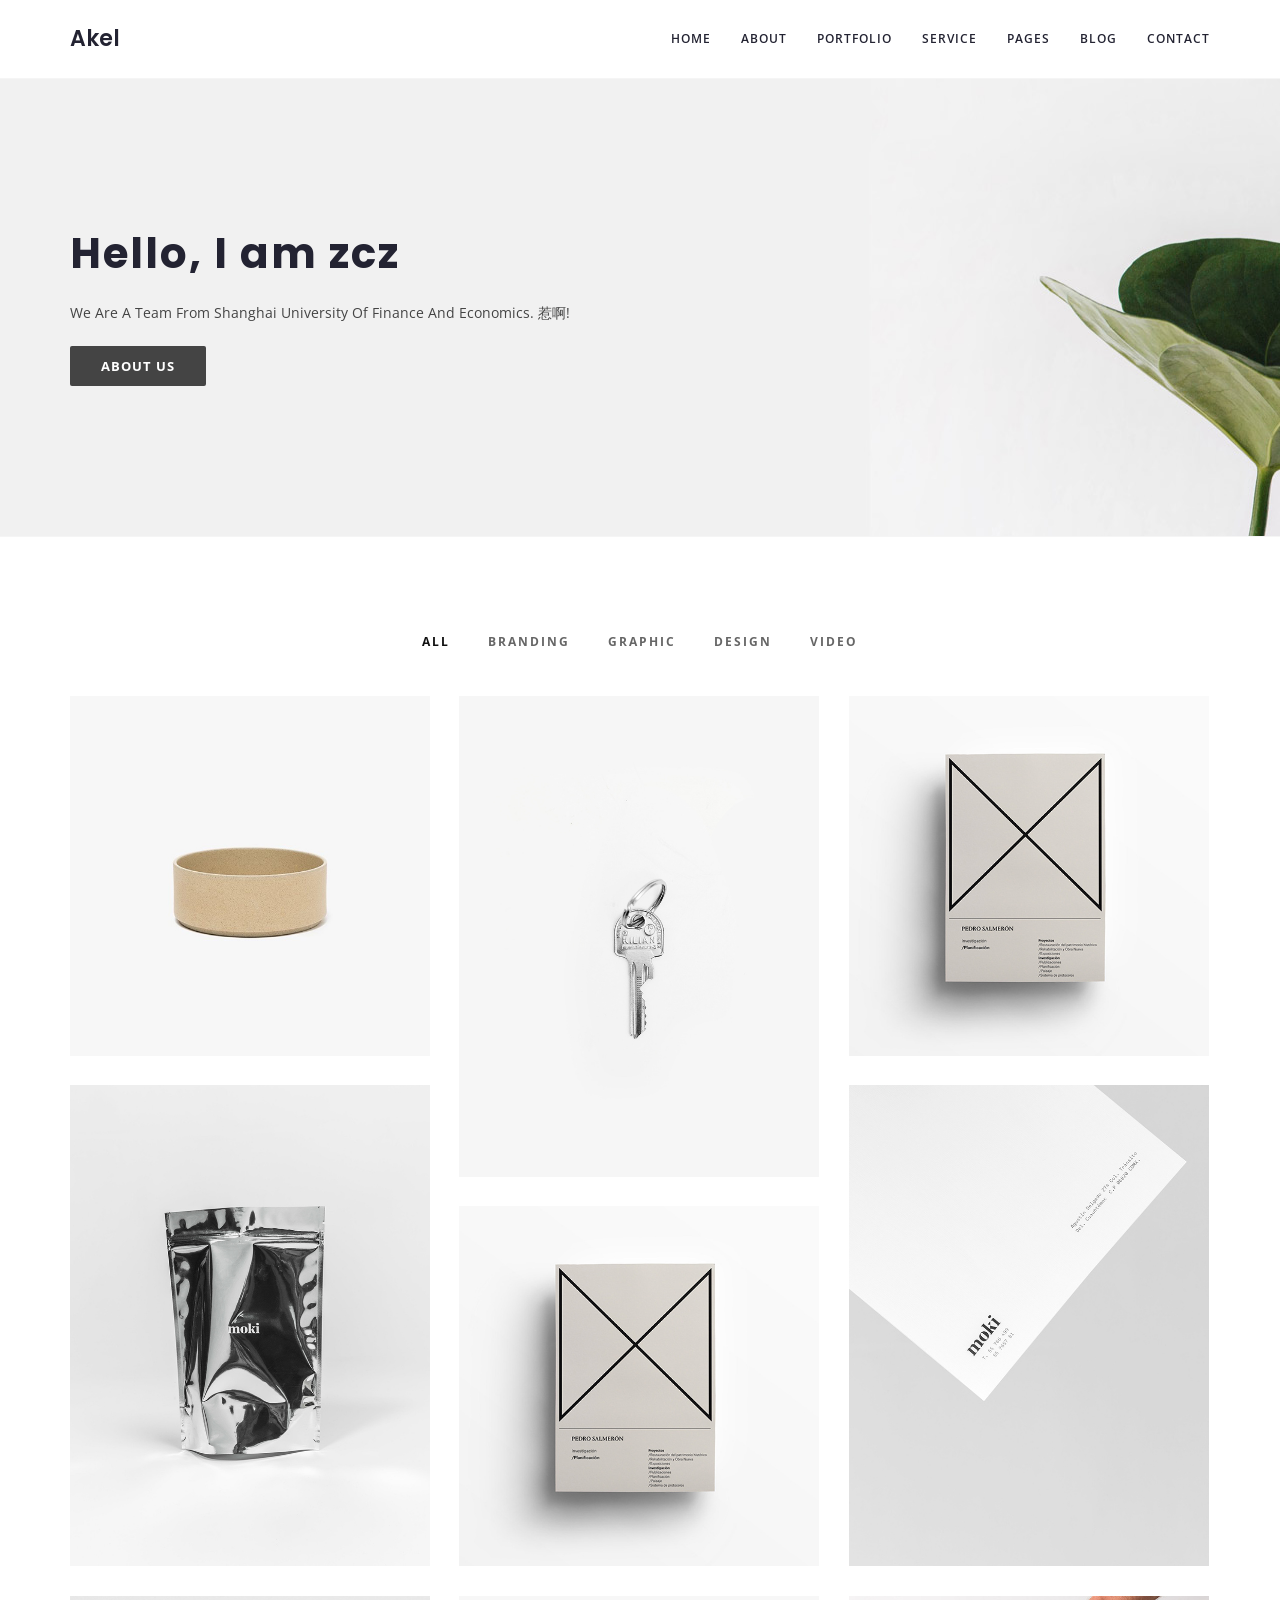
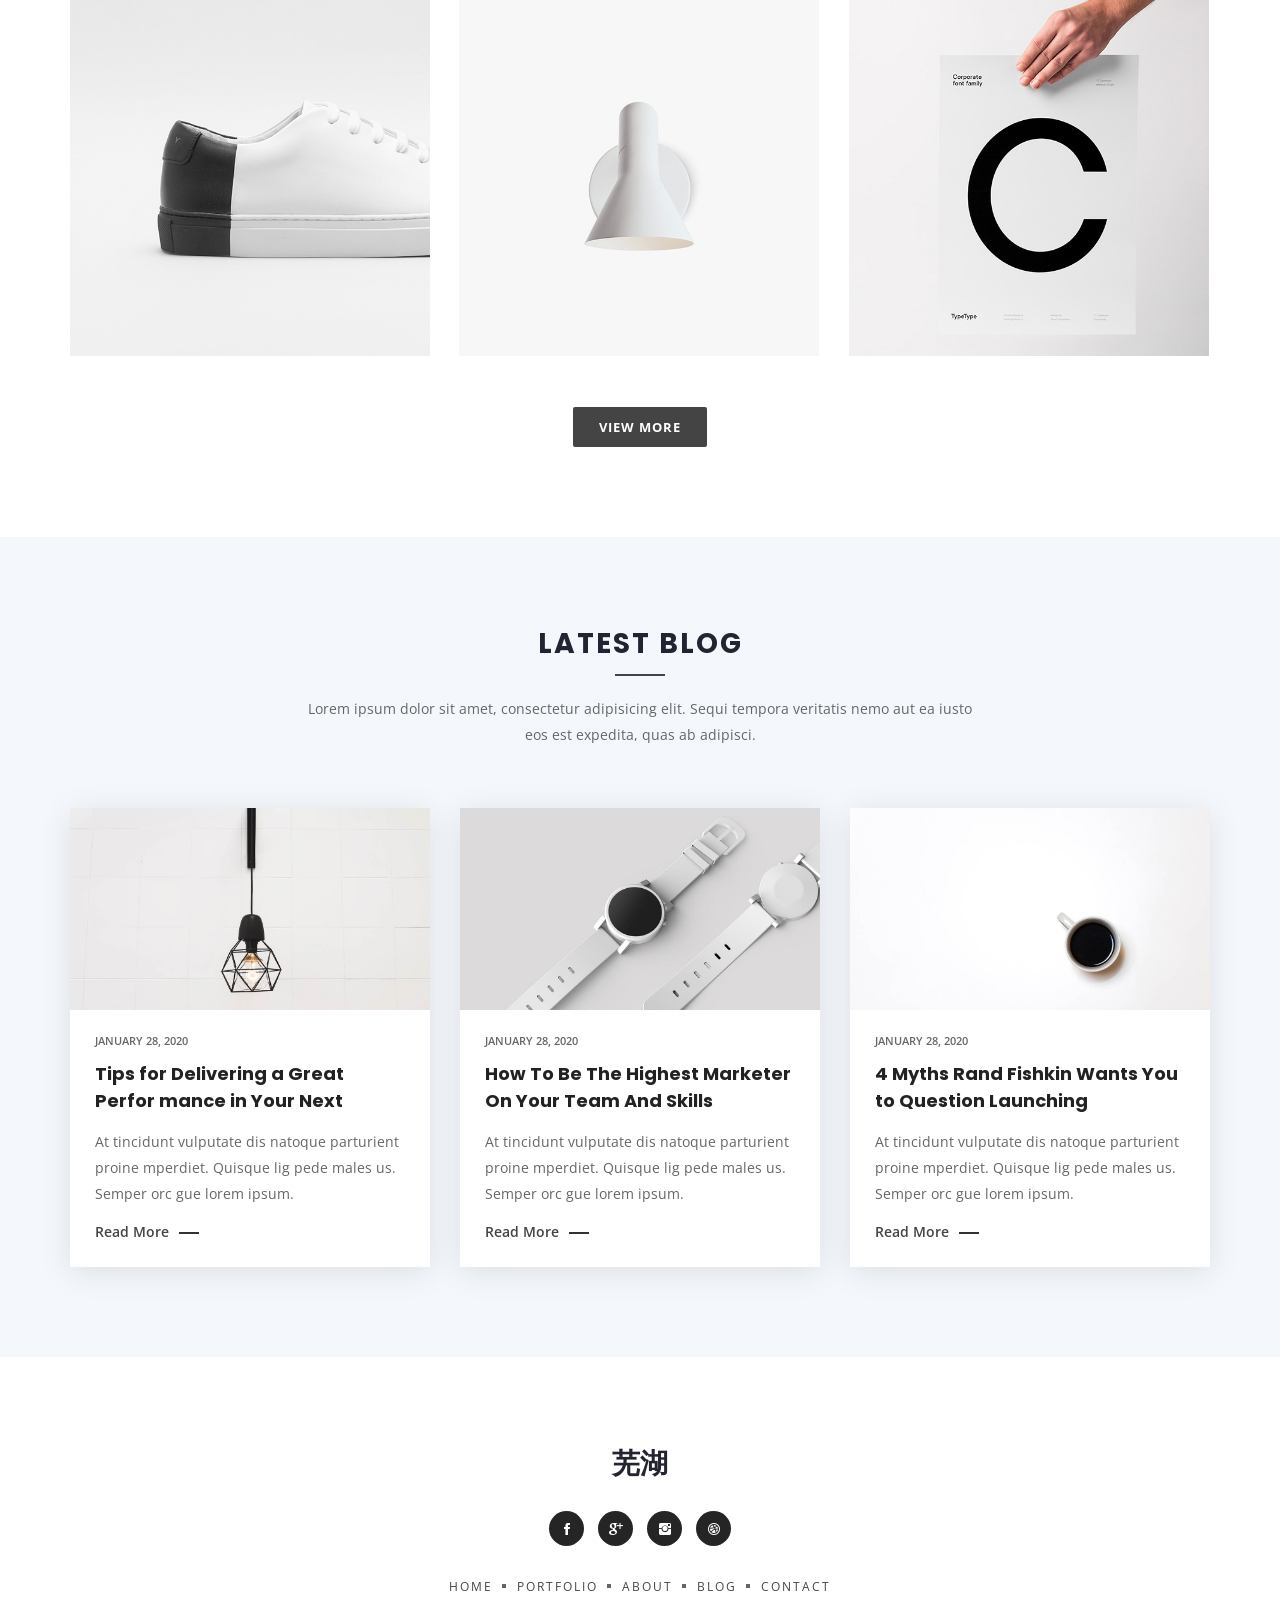
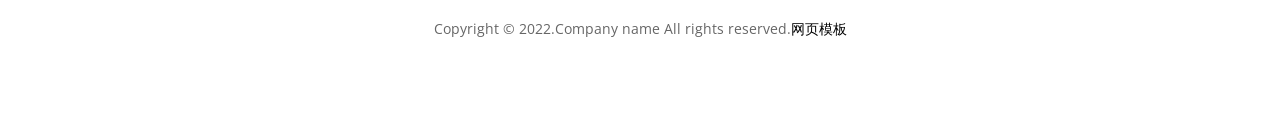
==== commit 05c421fa: "hhh" ====
--- a/test/index.html
+++ b/test/index.html
@@ -168,13 +168,11 @@
 				<div class="row">
 					<div class="col-lg-8">
 						<div class="slider-content">
-							<h2>Hello, I am Freelancer
+							<h2>Hello, I am zcz
 							</h2>
-							<p>On the other hand, we denounce with righteous indignation and dislike men who are so beguiled and demoralized by
-								the
-								charms of pleasure of the moment, so blinded by desire, that they cannot foresee the pain and trouble that are bound
-								to
-								ensue; and equal blame belongs to those.</p>
+							<p>we are a team from Shanghai University of Finance and Economics.
+								惹啊!
+							</p>
 							<a class="btn" href="#">About Us</a>
 						</div>
 					</div>
@@ -429,7 +427,7 @@
 			<div class="basic-footer text-center ptb-90">
 				<div class="container">
 					<div class="footer-logo mb-30">
-						<h3><a href="">Akel</a></h3>
+						<h3><a href="">芜湖</a></h3>
 					</div>
 					<div class="social-icon">
 						<a href="#"><i class="ion-social-facebook"></i></a>
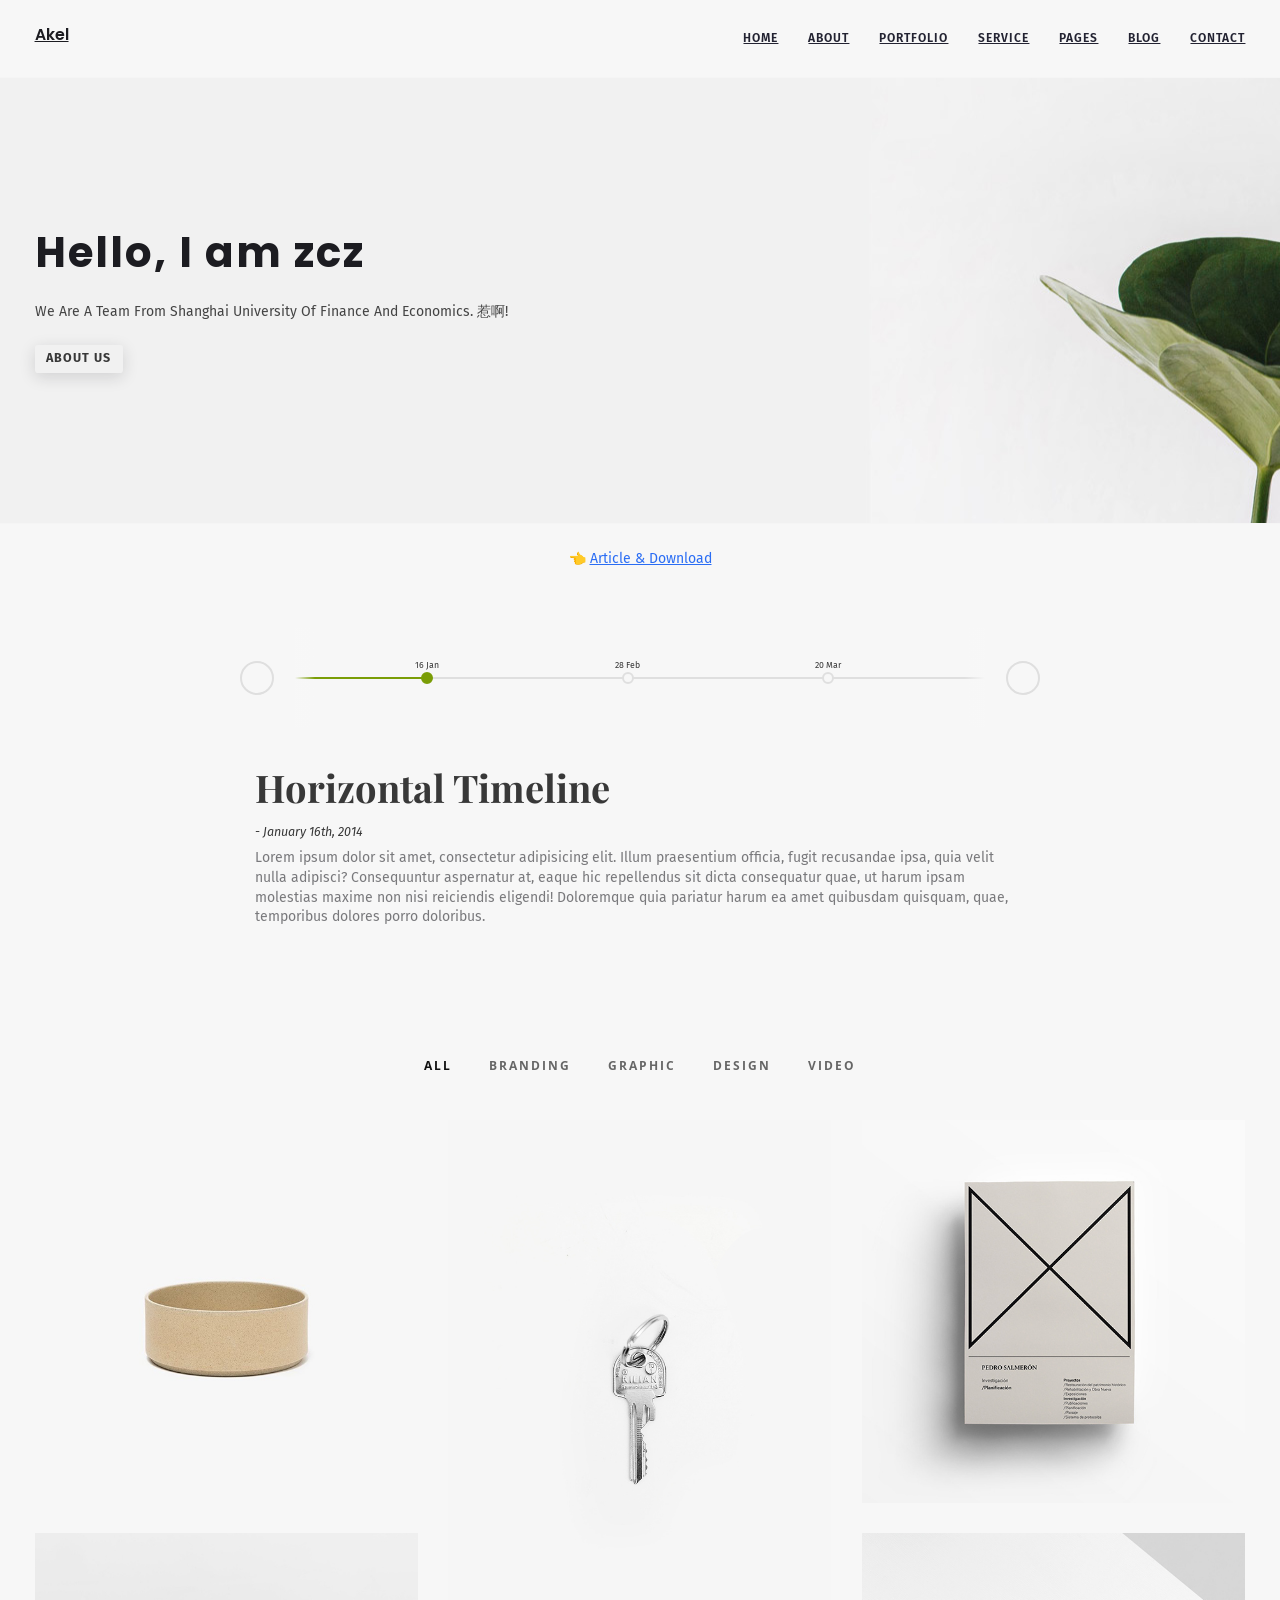
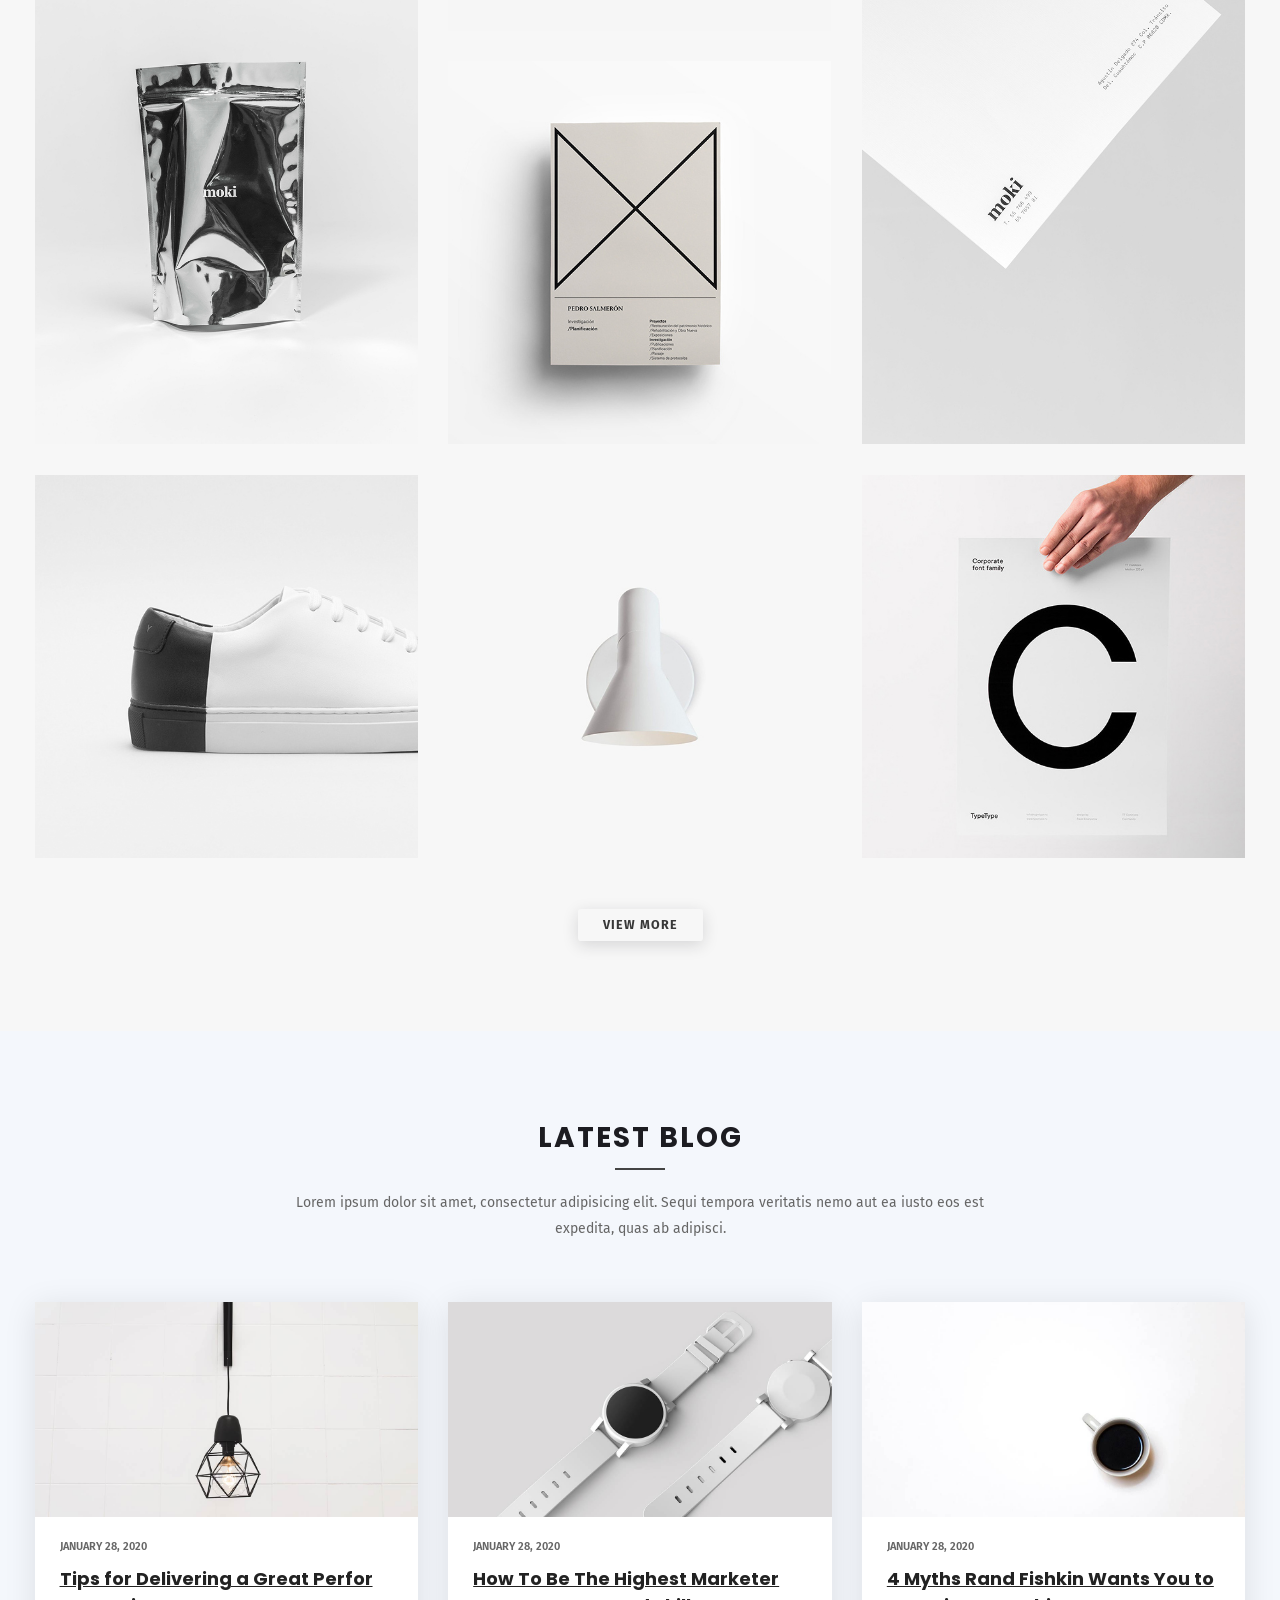
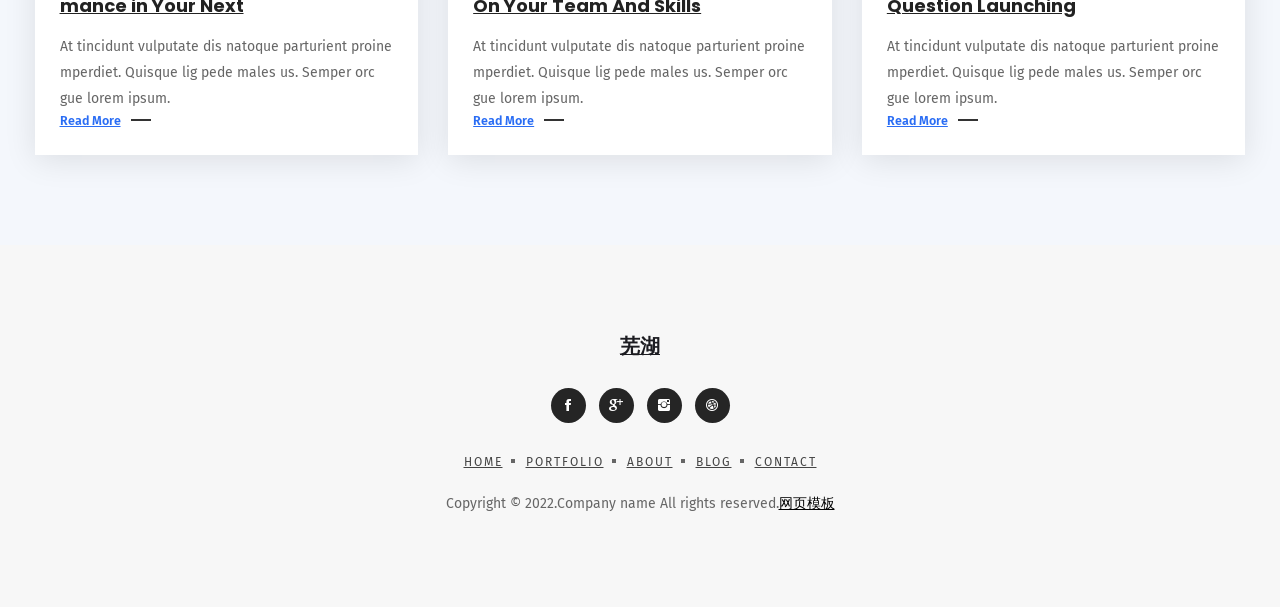
==== commit a95c9136: "hhh" ====
--- a/test/index.html
+++ b/test/index.html
@@ -1,468 +1,701 @@
 <!doctype html>
 <html class="no-js" lang="">
-    <head>
-        <meta charset="utf-8">
-        <meta http-equiv="x-ua-compatible" content="ie=edge">
-        <title>Akel - Minimal Portfolio Template</title>
-        <meta name="description" content="">
-        <meta name="viewport" content="width=device-width, initial-scale=1">
-
-		<!-- All CSS Files Here -->
-        <link rel="stylesheet" href="static/css/bootstrap.min.css">
-        <link rel="stylesheet" href="static/css/et-line-fonts.css">
-        <link rel="stylesheet" href="static/css/ionicons.min.css">
-        <link rel="stylesheet" href="static/css/magnific-popup.css">
-        <link rel="stylesheet" href="static/css/meanmenu.css">
-        <link rel="stylesheet" href="static/css/global.css">
-        <link rel="stylesheet" href="static/css/style.css">
-        <link rel="stylesheet" href="static/css/responsive.css">
-        <script src="static/js/modernizr-2.8.3.min.js"></script>
-    </head>
-    <body>
-        <!--[if lt IE 8]>
+
+<head>
+	<meta charset="utf-8">
+	<meta http-equiv="x-ua-compatible" content="ie=edge">
+	<title>Akel - Minimal Portfolio Template</title>
+	<meta name="description" content="">
+	<meta name="viewport" content="width=device-width, initial-scale=1">
+
+	<!-- All CSS Files Here -->
+	<link rel="stylesheet" href="static/css/bootstrap.min.css">
+	<link rel="stylesheet" href="static/css/et-line-fonts.css">
+	<link rel="stylesheet" href="static/css/ionicons.min.css">
+	<link rel="stylesheet" href="static/css/magnific-popup.css">
+	<link rel="stylesheet" href="static/css/meanmenu.css">
+	<link rel="stylesheet" href="static/css/global.css">
+	<link rel="stylesheet" href="static/css/style.css">
+	<link rel="stylesheet" href="static/css/responsive.css">
+	<link rel="stylesheet" href="static/css/style1.css">
+	<script src="static/js/modernizr-2.8.3.min.js"></script>
+</head>
+
+<body>
+	<!--[if lt IE 8]>
             <p class="browserupgrade">You are using an <strong>outdated</strong> browser. Please <a href="http://browsehappy.com/">upgrade your browser</a> to improve your experience.</p>
         <![endif]-->
 
-        <!-- Add your site or application content here -->
-		<!-- PRELOADER -->
-		<div class="page-loader">
-			<div class="loader">Loading...</div>
-		</div>
-		<!-- /PRELOADER -->
-		<!-- header start -->
-		<header id="sticky-header">
-			<div class="header-area">
-				<div class="container sm-100">
-					<div class="row">
-						<div class="col-md-3 col-sm-2">
-							<div class="logo text-upper">
-								<h4><a href="">Akel</a></h4>
-							</div>
-						</div>
-						<div class="col-md-9 col-sm-10">
-							<div class="menu-area hidden-xs">
-								<nav>
-									<ul class="basic-menu clearfix">
-										<li><a href="">Home</a>
-											<ul>
-												<li><a href="">Home Default </a></li>
-												<li><a href="index-2.html">Home Two</a></li>
-												<li><a href="index-black.html">Home black</a></li>
-												<li><a href="index-black-full.html">Home black Full</a></li>
-												<li><a href="index-box.html">Home box</a></li>
-												<li><a href="index-video.html">Home video BG</a></li>
-												<li><a href="index-slider.html">Home slider</a></li>
-												<li><a href="index-slider-full.html">Home Slider Full</a></li>
-												<li><a href="index-white-no-img.html">Home White</a></li>
-											</ul>
-										</li>
-										<li><a href="about.html">about</a></li>
-										<!-- PORTFOLIO -->
-										<li>
-											<a href="portfolio-single.html">Portfolio</a>
-											<ul>
-												<li><a href="portfolio-single.html">Single 1 - standartd 1</a></li>
-												<li><a href="portfolio-single-2.html">Single 2 - standartd 2</a></li>
-												<li><a href="portfolio-single-gallery.html">Single 3 - img gallery</a></li>
-												<li><a href="portfolio-single-video-gallery.html">Single 4 - video gallery</a></li>
-												<li><a href="portfolio-single-slider.html">Single 5 - slider</a></li>
-												<li><a href="portfolio-single-vimeo.html">Single 6 - vimeo video</a></li>
-												<li><a href="portfolio-single-youtube.html">Single 7 - youtube video</a></li>
-
-											</ul>
-										</li>
-										<!-- END PORTFOLIO -->
-										<li><a href="service.html">Service</a></li>
-										<li><a href="#">Pages</a>
-											<ul>
-												<li><a href="about.html">About Us</a></li>
-												<li><a href="service.html">Service</a></li>
-												<li><a href="pricing.html">Pricing</a></li>
-												<li><a href="contact.html">Contact</a></li>
-												<li><a href="404.html">404 Page</a></li>
-											</ul>
-										</li>
-										<!-- BLOG -->
-										<li>
-											<a href="blog.html">Blog</a>
-											<ul>
-												<li><a href="blog-3-col.html">3 Columns</a></li>
-												<li><a href="blog.html">Right Sidebar</a></li>
-												<li><a href="blog-details.html">details left sidebar</a></li>
-												<li><a href="blog-details-video.html">details with video</a></li>
-											</ul>
-										</li>
-										<!-- END BLOG -->
-										<li><a href="contact.html">Contact</a></li>
-									</ul>
-								</nav>
-							</div>
-							<!-- basic-mobile-menu -->
-							<div class="basic-mobile-menu visible-xs">
-								<nav id="mobile-nav">
-									<ul>
-										<li><a href="">Home</a>
-											<ul>
-												<li><a href="">Home Default </a></li>
-												<li><a href="index-2.html">Home Two</a></li>
-												<li><a href="index-black.html">Home black</a></li>
-												<li><a href="index-black-full.html">Home black Full</a></li>
-												<li><a href="index-box.html">Home box</a></li>
-												<li><a href="index-video.html">Home video BG</a></li>
-												<li><a href="index-slider.html">Home slider</a></li>
-												<li><a href="index-slider-full.html">Home Slider Full</a></li>
-												<li><a href="index-white-no-img.html">Home White</a></li>
-											</ul>
-										</li>
-										<li><a href="about.html">about</a></li>
-										<!-- PORTFOLIO -->
-										<li>
-											<a href="portfolio-single.html">Portfolio</a>
-											<ul>
-												<li><a href="portfolio-single.html">Single 1 - standartd 1</a></li>
-												<li><a href="portfolio-single-2.html">Single 2 - standartd 2</a></li>
-												<li><a href="portfolio-single-gallery.html">Single 3 - img gallery</a></li>
-												<li><a href="portfolio-single-video-gallery.html">Single 4 - video gallery</a></li>
-												<li><a href="portfolio-single-slider.html">Single 5 - slider</a></li>
-												<li><a href="portfolio-single-vimeo.html">Single 6 - vimeo video</a></li>
-												<li><a href="portfolio-single-youtube.html">Single 7 - youtube video</a></li>
-
-											</ul>
-										</li>
-										<!-- END PORTFOLIO -->
-										<li><a href="service.html">Service</a></li>
-										<li><a href="#">Pages</a>
-											<ul>
-												<li><a href="about.html">About Us</a></li>
-												<li><a href="service.html">Service</a></li>
-												<li><a href="pricing.html">Pricing</a></li>
-												<li><a href="contact.html">Contact</a></li>
-												<li><a href="404.html">404 Page</a></li>
-											</ul>
-										</li>
-										<!-- BLOG -->
-										<li>
-											<a href="blog.html">Blog</a>
-											<ul>
-												<li><a href="blog-3-col.html">3 Columns</a></li>
-												<li><a href="blog.html">Right Sidebar</a></li>
-												<li><a href="blog-details.html">details left sidebar</a></li>
-												<li><a href="blog-details-video.html">details with video</a></li>
-											</ul>
-										</li>
-										<!-- END BLOG -->
-										<li><a href="contact.html">Contact</a></li>
-									</ul>
-								</nav>
-							</div>
-						</div>
-					</div>
-				</div>
-			</div>
-		</header>
-		<!-- header end -->
-
-		<!-- basic-slider start -->
-		<div class="ptb-150 border-t-b" style="background-image: url(static/image/ss.jpg)">
-			<div class="container">
+	<!-- Add your site or application content here -->
+	<!-- PRELOADER -->
+	<div class="page-loader">
+		<div class="loader">Loading...</div>
+	</div>
+	<!-- /PRELOADER -->
+	<!-- header start -->
+	<header id="sticky-header">
+		<div class="header-area">
+			<div class="container sm-100">
 				<div class="row">
-					<div class="col-lg-8">
-						<div class="slider-content">
-							<h2>Hello, I am zcz
-							</h2>
-							<p>we are a team from Shanghai University of Finance and Economics.
-								惹啊!
-							</p>
-							<a class="btn" href="#">About Us</a>
+					<div class="col-md-3 col-sm-2">
+						<div class="logo text-upper">
+							<h4><a href="">Akel</a></h4>
+						</div>
+					</div>
+					<div class="col-md-9 col-sm-10">
+						<div class="menu-area hidden-xs">
+							<nav>
+								<ul class="basic-menu clearfix">
+									<li><a href="">Home</a>
+										<ul>
+											<li><a href="">Home Default </a></li>
+											<li><a href="index-2.html">Home Two</a></li>
+											<li><a href="index-black.html">Home black</a></li>
+											<li><a href="index-black-full.html">Home black Full</a></li>
+											<li><a href="index-box.html">Home box</a></li>
+											<li><a href="index-video.html">Home video BG</a></li>
+											<li><a href="index-slider.html">Home slider</a></li>
+											<li><a href="index-slider-full.html">Home Slider Full</a></li>
+											<li><a href="index-white-no-img.html">Home White</a></li>
+										</ul>
+									</li>
+									<li><a href="about.html">about</a></li>
+									<!-- PORTFOLIO -->
+									<li>
+										<a href="portfolio-single.html">Portfolio</a>
+										<ul>
+											<li><a href="portfolio-single.html">Single 1 - standartd 1</a></li>
+											<li><a href="portfolio-single-2.html">Single 2 - standartd 2</a></li>
+											<li><a href="portfolio-single-gallery.html">Single 3 - img gallery</a></li>
+											<li><a href="portfolio-single-video-gallery.html">Single 4 - video
+													gallery</a></li>
+											<li><a href="portfolio-single-slider.html">Single 5 - slider</a></li>
+											<li><a href="portfolio-single-vimeo.html">Single 6 - vimeo video</a></li>
+											<li><a href="portfolio-single-youtube.html">Single 7 - youtube video</a>
+											</li>
+
+										</ul>
+									</li>
+									<!-- END PORTFOLIO -->
+									<li><a href="service.html">Service</a></li>
+									<li><a href="#">Pages</a>
+										<ul>
+											<li><a href="about.html">About Us</a></li>
+											<li><a href="service.html">Service</a></li>
+											<li><a href="pricing.html">Pricing</a></li>
+											<li><a href="contact.html">Contact</a></li>
+											<li><a href="404.html">404 Page</a></li>
+										</ul>
+									</li>
+									<!-- BLOG -->
+									<li>
+										<a href="blog.html">Blog</a>
+										<ul>
+											<li><a href="blog-3-col.html">3 Columns</a></li>
+											<li><a href="blog.html">Right Sidebar</a></li>
+											<li><a href="blog-details.html">details left sidebar</a></li>
+											<li><a href="blog-details-video.html">details with video</a></li>
+										</ul>
+									</li>
+									<!-- END BLOG -->
+									<li><a href="contact.html">Contact</a></li>
+								</ul>
+							</nav>
+						</div>
+						<!-- basic-mobile-menu -->
+						<div class="basic-mobile-menu visible-xs">
+							<nav id="mobile-nav">
+								<ul>
+									<li><a href="">Home</a>
+										<ul>
+											<li><a href="">Home Default </a></li>
+											<li><a href="index-2.html">Home Two</a></li>
+											<li><a href="index-black.html">Home black</a></li>
+											<li><a href="index-black-full.html">Home black Full</a></li>
+											<li><a href="index-box.html">Home box</a></li>
+											<li><a href="index-video.html">Home video BG</a></li>
+											<li><a href="index-slider.html">Home slider</a></li>
+											<li><a href="index-slider-full.html">Home Slider Full</a></li>
+											<li><a href="index-white-no-img.html">Home White</a></li>
+										</ul>
+									</li>
+									<li><a href="about.html">about</a></li>
+									<!-- PORTFOLIO -->
+									<li>
+										<a href="portfolio-single.html">Portfolio</a>
+										<ul>
+											<li><a href="portfolio-single.html">Single 1 - standartd 1</a></li>
+											<li><a href="portfolio-single-2.html">Single 2 - standartd 2</a></li>
+											<li><a href="portfolio-single-gallery.html">Single 3 - img gallery</a></li>
+											<li><a href="portfolio-single-video-gallery.html">Single 4 - video
+													gallery</a></li>
+											<li><a href="portfolio-single-slider.html">Single 5 - slider</a></li>
+											<li><a href="portfolio-single-vimeo.html">Single 6 - vimeo video</a></li>
+											<li><a href="portfolio-single-youtube.html">Single 7 - youtube video</a>
+											</li>
+
+										</ul>
+									</li>
+									<!-- END PORTFOLIO -->
+									<li><a href="service.html">Service</a></li>
+									<li><a href="#">Pages</a>
+										<ul>
+											<li><a href="about.html">About Us</a></li>
+											<li><a href="service.html">Service</a></li>
+											<li><a href="pricing.html">Pricing</a></li>
+											<li><a href="contact.html">Contact</a></li>
+											<li><a href="404.html">404 Page</a></li>
+										</ul>
+									</li>
+									<!-- BLOG -->
+									<li>
+										<a href="blog.html">Blog</a>
+										<ul>
+											<li><a href="blog-3-col.html">3 Columns</a></li>
+											<li><a href="blog.html">Right Sidebar</a></li>
+											<li><a href="blog-details.html">details left sidebar</a></li>
+											<li><a href="blog-details-video.html">details with video</a></li>
+										</ul>
+									</li>
+									<!-- END BLOG -->
+									<li><a href="contact.html">Contact</a></li>
+								</ul>
+							</nav>
 						</div>
 					</div>
 				</div>
 			</div>
 		</div>
-		<!-- basic-slider end -->
-		<!-- basic-portfolio-area start -->
-		<div class="basic-portfolio-area ptb-90">
-			<div class="container">
-				<div class="filter-menu text-center mb-40">
-					<button class="active" data-filter="*">ALL</button>
-					<button data-filter=".branding">Branding </button>
-					<button data-filter=".graphic">Graphic</button>
-					<button data-filter=".design">Design </button>
-					<button data-filter=".video">Video</button>
-				</div>
-				<div id="portfolio-grid" class="row-portfolio portfolio-style-2">
-					<div class="portfolio-item branding video">
-						<div class="portfolio-wrapper">
-							<div class="portfolio-thumb">
-								<img src="static/picture/project1.jpg" alt="">
-							</div>
-							<div class="portfolio-caption text-left">
-								<h4>
-									<a href="portfolio-single.html">The Printed Web</a>
-								</h4>
-								<div class="work-tag">
-									<p>Web Design</p>
-								</div>
-							</div>
-						</div>
-					</div>
-					<div class="portfolio-item graphic">
-						<div class="portfolio-wrapper">
-							<div class="portfolio-thumb">
-								<img src="static/picture/m-project1.jpg" alt="">
-							</div>
-							<div class="portfolio-caption text-left">
-								<h4>
-									<a href="portfolio-single.html">Website Is Passion </a>
-								</h4>
-								<div class="work-tag">
-									<p>Video</p>
-								</div>
-							</div>
-						</div>
-					</div>
-					<div class="portfolio-item video">
-						<div class="portfolio-wrapper">
-							<div class="portfolio-thumb">
-								<img src="static/picture/project2.jpg" alt="">
-							</div>
-							<div class="portfolio-caption text-left">
-								<h4>
-									<a href="portfolio-single.html">Super Minimal Item</a>
-								</h4>
-								<div class="work-tag">
-									<p>Website</p>
-								</div>
-							</div>
-						</div>
-					</div>
-					<div class="portfolio-item graphic">
-						<div class="portfolio-wrapper">
-							<div class="portfolio-thumb">
-								<img src="static/picture/m-project2.jpg" alt="">
-							</div>
-							<div class="portfolio-caption text-left">
-								<h4>
-									<a href="portfolio-single.html">Brand Making Works</a>
-								</h4>
-								<div class="work-tag">
-									<p>Branding</p>
-								</div>
-							</div>
-						</div>
-					</div>
-					<div class="portfolio-item branding design">
-						<div class="portfolio-wrapper">
-							<div class="portfolio-thumb">
-								<img src="static/picture/m-project3.jpg" alt="">
-							</div>
-							<div class="portfolio-caption text-left">
-								<h4>
-									<a href="portfolio-single.html">Website Redesign Work</a>
-								</h4>
-								<div class="work-tag">
-									<p>Design</p>
-								</div>
-							</div>
-						</div>
-					</div>
-					<div class="portfolio-item graphic video">
-						<div class="portfolio-wrapper">
-							<div class="portfolio-thumb">
-								<img src="static/picture/project2.jpg" alt="">
-							</div>
-							<div class="portfolio-caption text-left">
-								<h4>
-									<a href="portfolio-single.html">Color full Template </a>
-								</h4>
-								<div class="work-tag">
-									<p>Photography</p>
-								</div>
-							</div>
-						</div>
-					</div>
-					<div class="portfolio-item">
-						<div class="portfolio-wrapper">
-							<div class="portfolio-thumb">
-								<img src="static/picture/project4.jpg" alt="">
-							</div>
-							<div class="portfolio-caption text-left">
-								<h4>
-									<a href="portfolio-single.html">Need And Clean Design</a>
-								</h4>
-								<div class="work-tag">
-									<p>Design</p>
-								</div>
-							</div>
-						</div>
-					</div>
-					<div class="portfolio-item branding design">
-						<div class="portfolio-wrapper">
-							<div class="portfolio-thumb">
-								<img src="static/picture/project3.jpg" alt="">
-							</div>
-							<div class="portfolio-caption text-left">
-								<h4>
-									<a href="portfolio-single.html">Creative Photo Work</a>
-								</h4>
-								<div class="work-tag">
-									<p>Graphic</p>
-								</div>
-							</div>
-						</div>
-					</div>
-					<div class="portfolio-item design">
-						<div class="portfolio-wrapper">
-							<div class="portfolio-thumb">
-								<img src="static/picture/project5.jpg" alt="">
-							</div>
-							<div class="portfolio-caption text-left">
-								<h4>
-									<a href="portfolio-single.html">Finishing Is Business</a>
-								</h4>
-								<div class="work-tag">
-									<p>Photo</p>
-								</div>
-							</div>
-						</div>
-					</div>
-				</div>
-				<div class="view-more mt-20 text-center">
-					<a class="btn btn-large" href="#">View More</a>
+	</header>
+	<!-- header end -->
+
+	<!-- basic-slider start -->
+	<div class="ptb-150 border-t-b" style="background-image: url(static/image/ss.jpg)">
+		<div class="container">
+			<div class="row">
+				<div class="col-lg-8">
+					<div class="slider-content">
+						<h2>Hello, I am zcz
+						</h2>
+						<p>we are a team from Shanghai University of Finance and Economics.
+							惹啊!
+						</p>
+						<a class="btn" href="#">About Us</a>
+					</div>
 				</div>
 			</div>
 		</div>
-		<!-- basic-portfolio-area end -->
-		<!-- basic-blog-area -->
-		<div class="basic-blo-area gray-bg pt-90 pb-50">
-			<div class="container">
-				<div class="area-title text-center">
-					<h2>Latest Blog</h2>
-					<p>Lorem ipsum dolor sit amet, consectetur adipisicing elit. Sequi tempora veritatis nemo aut ea iusto eos est expedita,
-						quas ab adipisci.</p>
-				</div>
-				<div class="row">
-					<div class="col-md-4 blog-item mb-40">
-						<div class="blog-wrapper blog-column">
-							<div class="blog-thumb">
-								<a href="blog-details.html">
-									<img src="static/picture/1.jpg" alt="">
-								</a>
-							</div>
-							<div class="blog-desc">
-								<div class="meta-info">
-									<ul>
-										<li class="posts-time">January 28, 2020</li>
-									</ul>
-								</div>
-								<div class="blog-content">
-									<h2 class="blog-title">
-										<a href="blog-details.html">Tips for Delivering a Great Perfor mance in Your Next</a>
-									</h2>
-									<p>At tincidunt vulputate dis natoque parturient proine mperdiet. Quisque lig pede males us. Semper orc gue lorem
-										ipsum.</p>
-								</div>
-								<div class="link-box">
-									<a href="blog-details.html">Read More</a>
-								</div>
-							</div>
-						</div>
-					</div>
-					<div class="col-md-4 blog-item mb-40">
-						<div class="blog-wrapper blog-column">
-							<div class="blog-thumb">
-								<a href="blog-details.html">
-									<img src="static/picture/4.jpg" alt="">
-								</a>
-							</div>
-							<div class="blog-desc">
-								<div class="meta-info">
-									<ul>
-										<li class="posts-time">January 28, 2020</li>
-									</ul>
-								</div>
-								<div class="blog-content">
-									<h2 class="blog-title">
-										<a href="blog-details.html">How To Be The Highest Marketer On Your Team And Skills</a>
-									</h2>
-									<p>At tincidunt vulputate dis natoque parturient proine mperdiet. Quisque lig pede males us. Semper orc gue lorem ipsum.</p>
-								</div>
-								<div class="link-box">
-									<a href="blog-details.html">Read More</a>
-								</div>
-							</div>
-						</div>
-					</div>
-					<div class="col-md-4 blog-item mb-40">
-						<div class="blog-wrapper blog-column">
-							<div class="blog-thumb">
-								<a href="blog-details.html">
-									<img src="static/picture/3.jpg" alt="">
-								</a>
-							</div>
-							<div class="blog-desc">
-								<div class="meta-info">
-									<ul>
-										<li class="posts-time">January 28, 2020</li>
-									</ul>
-								</div>
-								<div class="blog-content">
-									<h2 class="blog-title">
-										<a href="blog-details.html">4 Myths Rand Fishkin Wants You to Question Launching </a>
-									</h2>
-									<p>At tincidunt vulputate dis natoque parturient proine mperdiet. Quisque lig pede males us. Semper orc gue lorem ipsum.</p>
-								</div>
-								<div class="link-box">
-									<a href="blog-details.html">Read More</a>
-								</div>
-							</div>
-						</div>
-					</div>
-				</div>
+	</div>
+	<!-- basic-slider end -->
+	<!-- basic-portfolio-area start -->
+
+
+
+
+
+
+
+
+	<section class="cd-h-timeline js-cd-h-timeline margin-bottom-md">
+		<p class="text-center margin-top-md margin-bottom-xl">👈 <a class="text--inherit"
+				href="https://codyhouse.co/gem/horizontal-timeline/">Article &amp; Download</a></p>
+
+		<div class="cd-h-timeline__container container">
+			<div class="cd-h-timeline__dates">
+				<div class="cd-h-timeline__line">
+					<ol>
+						<li><a href="#0" data-date="16/01/2014"
+								class="cd-h-timeline__date cd-h-timeline__date--selected">16 Jan</a></li>
+						<li><a href="#0" data-date="28/02/2014" class="cd-h-timeline__date">28 Feb</a></li>
+						<li><a href="#0" data-date="20/04/2014" class="cd-h-timeline__date">20 Mar</a></li>
+						<li><a href="#0" data-date="20/05/2014" class="cd-h-timeline__date">20 May</a></li>
+						<li><a href="#0" data-date="09/07/2014" class="cd-h-timeline__date">09 Jul</a></li>
+						<li><a href="#0" data-date="30/08/2014" class="cd-h-timeline__date">30 Aug</a></li>
+						<li><a href="#0" data-date="15/09/2014" class="cd-h-timeline__date">15 Sep</a></li>
+						<li><a href="#0" data-date="01/11/2014" class="cd-h-timeline__date">01 Nov</a></li>
+						<li><a href="#0" data-date="10/12/2014" class="cd-h-timeline__date">10 Dec</a></li>
+						<li><a href="#0" data-date="19/01/2015" class="cd-h-timeline__date">29 Jan</a></li>
+						<li><a href="#0" data-date="03/03/2015" class="cd-h-timeline__date">3 Mar</a></li>
+					</ol>
+
+					<span class="cd-h-timeline__filling-line" aria-hidden="true"></span>
+				</div> <!-- .cd-h-timeline__line -->
+			</div> <!-- .cd-h-timeline__dates -->
+
+			<ul>
+				<li><a href="#0"
+						class="text-replace cd-h-timeline__navigation cd-h-timeline__navigation--prev cd-h-timeline__navigation--inactive">Prev</a>
+				</li>
+				<li><a href="#0" class="text-replace cd-h-timeline__navigation cd-h-timeline__navigation--next">Next</a>
+				</li>
+			</ul>
+		</div> <!-- .cd-h-timeline__container -->
+
+		<div class="cd-h-timeline__events">
+			<ol>
+				<li class="cd-h-timeline__event cd-h-timeline__event--selected text-component">
+					<div class="cd-h-timeline__event-content container">
+						<h2 class="cd-h-timeline__event-title">Horizontal Timeline</h2>
+						<em class="cd-h-timeline__event-date">January 16th, 2014</em>
+						<p class="cd-h-timeline__event-description color-contrast-medium">
+							Lorem ipsum dolor sit amet, consectetur adipisicing elit. Illum praesentium officia, fugit
+							recusandae ipsa, quia velit nulla adipisci? Consequuntur aspernatur at, eaque hic
+							repellendus sit dicta consequatur quae, ut harum ipsam molestias maxime non nisi reiciendis
+							eligendi! Doloremque quia pariatur harum ea amet quibusdam quisquam, quae, temporibus
+							dolores porro doloribus.
+						</p>
+					</div>
+				</li>
+
+				<li class="cd-h-timeline__event text-component">
+					<div class="cd-h-timeline__event-content container">
+						<h2 class="cd-h-timeline__event-title">Event title here</h2>
+						<em class="cd-h-timeline__event-date">February 28th, 2014</em>
+						<p class="cd-h-timeline__event-description color-contrast-medium">
+							Lorem ipsum dolor sit amet, consectetur adipisicing elit. Illum praesentium officia, fugit
+							recusandae ipsa, quia velit nulla adipisci? Consequuntur aspernatur at, eaque hic
+							repellendus sit dicta consequatur quae, ut harum ipsam molestias maxime non nisi reiciendis
+							eligendi! Doloremque quia pariatur harum ea amet quibusdam quisquam, quae, temporibus
+							dolores porro doloribus.
+						</p>
+					</div>
+				</li>
+
+				<li class="cd-h-timeline__event text-component">
+					<div class="cd-h-timeline__event-content container">
+						<h2 class="cd-h-timeline__event-title">Event title here</h2>
+						<em class="cd-h-timeline__event-date">March 20th, 2014</em>
+						<p class="cd-h-timeline__event-description color-contrast-medium">
+							Lorem ipsum dolor sit amet, consectetur adipisicing elit. Illum praesentium officia, fugit
+							recusandae ipsa, quia velit nulla adipisci? Consequuntur aspernatur at, eaque hic
+							repellendus sit dicta consequatur quae, ut harum ipsam molestias maxime non nisi reiciendis
+							eligendi! Doloremque quia pariatur harum ea amet quibusdam quisquam, quae, temporibus
+							dolores porro doloribus.
+						</p>
+					</div>
+				</li>
+
+				<li class="cd-h-timeline__event text-component">
+					<div class="cd-h-timeline__event-content container">
+						<h2 class="cd-h-timeline__event-title">Event title here</h2>
+						<em class="cd-h-timeline__event-date">May 20th, 2014</em>
+						<p class="cd-h-timeline__event-description color-contrast-medium">
+							Lorem ipsum dolor sit amet, consectetur adipisicing elit. Illum praesentium officia, fugit
+							recusandae ipsa, quia velit nulla adipisci? Consequuntur aspernatur at, eaque hic
+							repellendus sit dicta consequatur quae, ut harum ipsam molestias maxime non nisi reiciendis
+							eligendi! Doloremque quia pariatur harum ea amet quibusdam quisquam, quae, temporibus
+							dolores porro doloribus.
+						</p>
+					</div>
+				</li>
+
+				<li class="cd-h-timeline__event text-component">
+					<div class="cd-h-timeline__event-content container">
+						<h2 class="cd-h-timeline__event-title">Event title here</h2>
+						<em class="cd-h-timeline__event-date">July 9th, 2014</em>
+						<p class="cd-h-timeline__event-description color-contrast-medium">
+							Lorem ipsum dolor sit amet, consectetur adipisicing elit. Illum praesentium officia, fugit
+							recusandae ipsa, quia velit nulla adipisci? Consequuntur aspernatur at, eaque hic
+							repellendus sit dicta consequatur quae, ut harum ipsam molestias maxime non nisi reiciendis
+							eligendi! Doloremque quia pariatur harum ea amet quibusdam quisquam, quae, temporibus
+							dolores porro doloribus.
+						</p>
+					</div>
+				</li>
+
+				<li class="cd-h-timeline__event text-component">
+					<div class="cd-h-timeline__event-content container">
+						<h2 class="cd-h-timeline__event-title">Event title here</h2>
+						<em class="cd-h-timeline__event-date">August 30th, 2014</em>
+						<p class="cd-h-timeline__event-description color-contrast-medium">
+							Lorem ipsum dolor sit amet, consectetur adipisicing elit. Illum praesentium officia, fugit
+							recusandae ipsa, quia velit nulla adipisci? Consequuntur aspernatur at, eaque hic
+							repellendus sit dicta consequatur quae, ut harum ipsam molestias maxime non nisi reiciendis
+							eligendi! Doloremque quia pariatur harum ea amet quibusdam quisquam, quae, temporibus
+							dolores porro doloribus.
+						</p>
+					</div>
+				</li>
+
+				<li class="cd-h-timeline__event text-component">
+					<div class="cd-h-timeline__event-content container">
+						<h2 class="cd-h-timeline__event-title">Event title here</h2>
+						<em class="cd-h-timeline__event-date">September 15th, 2014</em>
+						<p class="cd-h-timeline__event-description color-contrast-medium">
+							Lorem ipsum dolor sit amet, consectetur adipisicing elit. Illum praesentium officia, fugit
+							recusandae ipsa, quia velit nulla adipisci? Consequuntur aspernatur at, eaque hic
+							repellendus sit dicta consequatur quae, ut harum ipsam molestias maxime non nisi reiciendis
+							eligendi! Doloremque quia pariatur harum ea amet quibusdam quisquam, quae, temporibus
+							dolores porro doloribus.
+						</p>
+					</div>
+				</li>
+
+				<li class="cd-h-timeline__event text-component">
+					<div class="cd-h-timeline__event-content container">
+						<h2 class="cd-h-timeline__event-title">Event title here</h2>
+						<em class="cd-h-timeline__event-date">November 1st, 2014</em>
+						<p class="cd-h-timeline__event-description color-contrast-medium">
+							Lorem ipsum dolor sit amet, consectetur adipisicing elit. Illum praesentium officia, fugit
+							recusandae ipsa, quia velit nulla adipisci? Consequuntur aspernatur at, eaque hic
+							repellendus sit dicta consequatur quae, ut harum ipsam molestias maxime non nisi reiciendis
+							eligendi! Doloremque quia pariatur harum ea amet quibusdam quisquam, quae, temporibus
+							dolores porro doloribus.
+						</p>
+					</div>
+				</li>
+
+				<li class="cd-h-timeline__event text-component">
+					<div class="cd-h-timeline__event-content container">
+						<h2 class="cd-h-timeline__event-title">Event title here</h2>
+						<em class="cd-h-timeline__event-date">December 10th, 2014</em>
+						<p class="cd-h-timeline__event-description color-contrast-medium">
+							Lorem ipsum dolor sit amet, consectetur adipisicing elit. Illum praesentium officia, fugit
+							recusandae ipsa, quia velit nulla adipisci? Consequuntur aspernatur at, eaque hic
+							repellendus sit dicta consequatur quae, ut harum ipsam molestias maxime non nisi reiciendis
+							eligendi! Doloremque quia pariatur harum ea amet quibusdam quisquam, quae, temporibus
+							dolores porro doloribus.
+						</p>
+					</div>
+				</li>
+
+				<li class="cd-h-timeline__event text-component">
+					<div class="cd-h-timeline__event-content container">
+						<h2 class="cd-h-timeline__event-title">Event title here</h2>
+						<em class="cd-h-timeline__event-date">January 29th, 2015</em>
+						<p class="cd-h-timeline__event-description color-contrast-medium">
+							Lorem ipsum dolor sit amet, consectetur adipisicing elit. Illum praesentium officia, fugit
+							recusandae ipsa, quia velit nulla adipisci? Consequuntur aspernatur at, eaque hic
+							repellendus sit dicta consequatur quae, ut harum ipsam molestias maxime non nisi reiciendis
+							eligendi! Doloremque quia pariatur harum ea amet quibusdam quisquam, quae, temporibus
+							dolores porro doloribus.
+						</p>
+					</div>
+				</li>
+
+				<li class="cd-h-timeline__event text-component">
+					<div class="cd-h-timeline__event-content container">
+						<h2 class="cd-h-timeline__event-title">Event title here</h2>
+						<em class="cd-h-timeline__event-date">March 3rd, 2015</em>
+						<p class="cd-h-timeline__event-description color-contrast-medium">
+							Lorem ipsum dolor sit amet, consectetur adipisicing elit. Illum praesentium officia, fugit
+							recusandae ipsa, quia velit nulla adipisci? Consequuntur aspernatur at, eaque hic
+							repellendus sit dicta consequatur quae, ut harum ipsam molestias maxime non nisi reiciendis
+							eligendi! Doloremque quia pariatur harum ea amet quibusdam quisquam, quae, temporibus
+							dolores porro doloribus.
+						</p>
+					</div>
+				</li>
+			</ol>
+		</div> <!-- .cd-h-timeline__events -->
+	</section>
+	<script src="static/js/util.js"></script> <!-- util functions included in the CodyHouse framework -->
+	<script src="static/js/swipe-content.js"></script> <!-- A Vanilla JavaScript plugin to detect touch interactions -->
+	<script src="static/js/main1.js"></script>
+
+
+
+
+
+
+
+
+
+
+
+
+
+	<div class="basic-portfolio-area ptb-90">
+		<div class="container">
+			<div class="filter-menu text-center mb-40">
+				<button class="active" data-filter="*">ALL</button>
+				<button data-filter=".branding">Branding </button>
+				<button data-filter=".graphic">Graphic</button>
+				<button data-filter=".design">Design </button>
+				<button data-filter=".video">Video</button>
+			</div>
+			<div id="portfolio-grid" class="row-portfolio portfolio-style-2">
+				<div class="portfolio-item branding video">
+					<div class="portfolio-wrapper">
+						<div class="portfolio-thumb">
+							<img src="static/picture/project1.jpg" alt="">
+						</div>
+						<div class="portfolio-caption text-left">
+							<h4>
+								<a href="portfolio-single.html">The Printed Web</a>
+							</h4>
+							<div class="work-tag">
+								<p>Web Design</p>
+							</div>
+						</div>
+					</div>
+				</div>
+				<div class="portfolio-item graphic">
+					<div class="portfolio-wrapper">
+						<div class="portfolio-thumb">
+							<img src="static/picture/m-project1.jpg" alt="">
+						</div>
+						<div class="portfolio-caption text-left">
+							<h4>
+								<a href="portfolio-single.html">Website Is Passion </a>
+							</h4>
+							<div class="work-tag">
+								<p>Video</p>
+							</div>
+						</div>
+					</div>
+				</div>
+				<div class="portfolio-item video">
+					<div class="portfolio-wrapper">
+						<div class="portfolio-thumb">
+							<img src="static/picture/project2.jpg" alt="">
+						</div>
+						<div class="portfolio-caption text-left">
+							<h4>
+								<a href="portfolio-single.html">Super Minimal Item</a>
+							</h4>
+							<div class="work-tag">
+								<p>Website</p>
+							</div>
+						</div>
+					</div>
+				</div>
+				<div class="portfolio-item graphic">
+					<div class="portfolio-wrapper">
+						<div class="portfolio-thumb">
+							<img src="static/picture/m-project2.jpg" alt="">
+						</div>
+						<div class="portfolio-caption text-left">
+							<h4>
+								<a href="portfolio-single.html">Brand Making Works</a>
+							</h4>
+							<div class="work-tag">
+								<p>Branding</p>
+							</div>
+						</div>
+					</div>
+				</div>
+				<div class="portfolio-item branding design">
+					<div class="portfolio-wrapper">
+						<div class="portfolio-thumb">
+							<img src="static/picture/m-project3.jpg" alt="">
+						</div>
+						<div class="portfolio-caption text-left">
+							<h4>
+								<a href="portfolio-single.html">Website Redesign Work</a>
+							</h4>
+							<div class="work-tag">
+								<p>Design</p>
+							</div>
+						</div>
+					</div>
+				</div>
+				<div class="portfolio-item graphic video">
+					<div class="portfolio-wrapper">
+						<div class="portfolio-thumb">
+							<img src="static/picture/project2.jpg" alt="">
+						</div>
+						<div class="portfolio-caption text-left">
+							<h4>
+								<a href="portfolio-single.html">Color full Template </a>
+							</h4>
+							<div class="work-tag">
+								<p>Photography</p>
+							</div>
+						</div>
+					</div>
+				</div>
+				<div class="portfolio-item">
+					<div class="portfolio-wrapper">
+						<div class="portfolio-thumb">
+							<img src="static/picture/project4.jpg" alt="">
+						</div>
+						<div class="portfolio-caption text-left">
+							<h4>
+								<a href="portfolio-single.html">Need And Clean Design</a>
+							</h4>
+							<div class="work-tag">
+								<p>Design</p>
+							</div>
+						</div>
+					</div>
+				</div>
+				<div class="portfolio-item branding design">
+					<div class="portfolio-wrapper">
+						<div class="portfolio-thumb">
+							<img src="static/picture/project3.jpg" alt="">
+						</div>
+						<div class="portfolio-caption text-left">
+							<h4>
+								<a href="portfolio-single.html">Creative Photo Work</a>
+							</h4>
+							<div class="work-tag">
+								<p>Graphic</p>
+							</div>
+						</div>
+					</div>
+				</div>
+				<div class="portfolio-item design">
+					<div class="portfolio-wrapper">
+						<div class="portfolio-thumb">
+							<img src="static/picture/project5.jpg" alt="">
+						</div>
+						<div class="portfolio-caption text-left">
+							<h4>
+								<a href="portfolio-single.html">Finishing Is Business</a>
+							</h4>
+							<div class="work-tag">
+								<p>Photo</p>
+							</div>
+						</div>
+					</div>
+				</div>
+			</div>
+			<div class="view-more mt-20 text-center">
+				<a class="btn btn-large" href="#">View More</a>
 			</div>
 		</div>
-		<!-- basic-blog-area end -->
-		<!-- footer start -->
-		<footer>
-			<div class="basic-footer text-center ptb-90">
-				<div class="container">
-					<div class="footer-logo mb-30">
-						<h3><a href="">芜湖</a></h3>
-					</div>
-					<div class="social-icon">
-						<a href="#"><i class="ion-social-facebook"></i></a>
-						<a href="#"><i class="ion-social-googleplus"></i></a>
-						<a href="#"><i class="ion-social-instagram"></i></a>
-						<a href="#"><i class="ion-social-dribbble"></i></a>
-					</div>
-					<div class="footer-menu mt-30">
-						<nav>
-							<ul>
-								<li><a href="#">Home</a></li>
-								<li><a href="#">Portfolio</a></li>
-								<li><a href="#">About</a></li>
-								<li><a href="#">Blog</a></li>
-								<li><a href="#">Contact</a></li>
-							</ul>
-						</nav>
-					</div>
-					<div class="copyright mt-20">
-						<p>Copyright &copy; 2022.Company name All rights reserved.<a target="_blank" href="https://sc.chinaz.com/moban/">&#x7F51;&#x9875;&#x6A21;&#x677F;</a></p>
-					</div>
-				</div>
+	</div>
+	<!-- basic-portfolio-area end -->
+	<!-- basic-blog-area -->
+	<div class="basic-blo-area gray-bg pt-90 pb-50">
+		<div class="container">
+			<div class="area-title text-center">
+				<h2>Latest Blog</h2>
+				<p>Lorem ipsum dolor sit amet, consectetur adipisicing elit. Sequi tempora veritatis nemo aut ea iusto
+					eos est expedita,
+					quas ab adipisci.</p>
 			</div>
-		</footer>
-		<!-- footer end -->
-
-
-		<!-- All js plugins here -->
-        <script src="static/js/jquery-1.12.0.min.js"></script>
-        <script src="static/js/bootstrap.min.js"></script>
-        <script src="static/js/isotope.pkgd.min.js"></script>
-        <script src="static/js/imagesloaded.pkgd.min.js"></script>
-        <script src="static/js/jquery.magnific-popup.min.js"></script>
-        <script src="static/js/jquery.meanmenu.js"></script>
-        <script src="static/js/plugins.js"></script>
-        <script src="static/js/main.js"></script>
-    </body>
-</html>
+			<div class="row">
+				<div class="col-md-4 blog-item mb-40">
+					<div class="blog-wrapper blog-column">
+						<div class="blog-thumb">
+							<a href="blog-details.html">
+								<img src="static/picture/1.jpg" alt="">
+							</a>
+						</div>
+						<div class="blog-desc">
+							<div class="meta-info">
+								<ul>
+									<li class="posts-time">January 28, 2020</li>
+								</ul>
+							</div>
+							<div class="blog-content">
+								<h2 class="blog-title">
+									<a href="blog-details.html">Tips for Delivering a Great Perfor mance in Your
+										Next</a>
+								</h2>
+								<p>At tincidunt vulputate dis natoque parturient proine mperdiet. Quisque lig pede males
+									us. Semper orc gue lorem
+									ipsum.</p>
+							</div>
+							<div class="link-box">
+								<a href="blog-details.html">Read More</a>
+							</div>
+						</div>
+					</div>
+				</div>
+				<div class="col-md-4 blog-item mb-40">
+					<div class="blog-wrapper blog-column">
+						<div class="blog-thumb">
+							<a href="blog-details.html">
+								<img src="static/picture/4.jpg" alt="">
+							</a>
+						</div>
+						<div class="blog-desc">
+							<div class="meta-info">
+								<ul>
+									<li class="posts-time">January 28, 2020</li>
+								</ul>
+							</div>
+							<div class="blog-content">
+								<h2 class="blog-title">
+									<a href="blog-details.html">How To Be The Highest Marketer On Your Team And
+										Skills</a>
+								</h2>
+								<p>At tincidunt vulputate dis natoque parturient proine mperdiet. Quisque lig pede males
+									us. Semper orc gue lorem ipsum.</p>
+							</div>
+							<div class="link-box">
+								<a href="blog-details.html">Read More</a>
+							</div>
+						</div>
+					</div>
+				</div>
+				<div class="col-md-4 blog-item mb-40">
+					<div class="blog-wrapper blog-column">
+						<div class="blog-thumb">
+							<a href="blog-details.html">
+								<img src="static/picture/3.jpg" alt="">
+							</a>
+						</div>
+						<div class="blog-desc">
+							<div class="meta-info">
+								<ul>
+									<li class="posts-time">January 28, 2020</li>
+								</ul>
+							</div>
+							<div class="blog-content">
+								<h2 class="blog-title">
+									<a href="blog-details.html">4 Myths Rand Fishkin Wants You to Question Launching
+									</a>
+								</h2>
+								<p>At tincidunt vulputate dis natoque parturient proine mperdiet. Quisque lig pede males
+									us. Semper orc gue lorem ipsum.</p>
+							</div>
+							<div class="link-box">
+								<a href="blog-details.html">Read More</a>
+							</div>
+						</div>
+					</div>
+				</div>
+			</div>
+		</div>
+	</div>
+	<!-- basic-blog-area end -->
+	<!-- footer start -->
+	<footer>
+		<div class="basic-footer text-center ptb-90">
+			<div class="container">
+				<div class="footer-logo mb-30">
+					<h3><a href="">芜湖</a></h3>
+				</div>
+				<div class="social-icon">
+					<a href="#"><i class="ion-social-facebook"></i></a>
+					<a href="#"><i class="ion-social-googleplus"></i></a>
+					<a href="#"><i class="ion-social-instagram"></i></a>
+					<a href="#"><i class="ion-social-dribbble"></i></a>
+				</div>
+				<div class="footer-menu mt-30">
+					<nav>
+						<ul>
+							<li><a href="#">Home</a></li>
+							<li><a href="#">Portfolio</a></li>
+							<li><a href="#">About</a></li>
+							<li><a href="#">Blog</a></li>
+							<li><a href="#">Contact</a></li>
+						</ul>
+					</nav>
+				</div>
+				<div class="copyright mt-20">
+					<p>Copyright &copy; 2022.Company name All rights reserved.<a target="_blank"
+							href="https://sc.chinaz.com/moban/">&#x7F51;&#x9875;&#x6A21;&#x677F;</a></p>
+				</div>
+			</div>
+		</div>
+	</footer>
+	<!-- footer end -->
+
+
+	<!-- All js plugins here -->
+	<script src="static/js/jquery-1.12.0.min.js"></script>
+	<script src="static/js/bootstrap.min.js"></script>
+	<script src="static/js/isotope.pkgd.min.js"></script>
+	<script src="static/js/imagesloaded.pkgd.min.js"></script>
+	<script src="static/js/jquery.magnific-popup.min.js"></script>
+	<script src="static/js/jquery.meanmenu.js"></script>
+	<script src="static/js/plugins.js"></script>
+	<script src="static/js/main.js"></script>
+</body>
+
+</html>
--- a/test/static/css/style1.css
+++ b/test/static/css/style1.css
@@ -0,0 +1 @@
+@import url("https://fonts.googleapis.com/css?family=Playfair+Display:700,900|Fira+Sans:400,400italic");*,*::after,*::before{box-sizing:inherit}*{font:inherit}html,body,div,span,applet,object,iframe,h1,h2,h3,h4,h5,h6,p,blockquote,pre,a,abbr,acronym,address,big,cite,code,del,dfn,em,img,ins,kbd,q,s,samp,small,strike,strong,sub,sup,tt,var,b,u,i,center,dl,dt,dd,ol,ul,li,fieldset,form,label,legend,table,caption,tbody,tfoot,thead,tr,th,td,article,aside,canvas,details,embed,figure,figcaption,footer,header,hgroup,menu,nav,output,ruby,section,summary,time,mark,audio,video,hr{margin:0;padding:0;border:0}html{box-sizing:border-box}body{background-color:hsl(0, 0%, 100%);background-color:var(--color-bg, white)}article,aside,details,figcaption,figure,footer,header,hgroup,menu,nav,section,main,form legend{display:block}ol,ul{list-style:none}blockquote,q{quotes:none}button,input,textarea,select{margin:0}.btn,.form-control,.link,.reset{background-color:transparent;padding:0;border:0;border-radius:0;color:inherit;line-height:inherit;-webkit-appearance:none;-moz-appearance:none;appearance:none}select.form-control::-ms-expand{display:none}textarea{resize:vertical;overflow:auto;vertical-align:top}input::-ms-clear{display:none}table{border-collapse:collapse;border-spacing:0}img,video,svg{max-width:100%}[data-theme]{background-color:hsl(0, 0%, 100%);background-color:var(--color-bg, #fff);color:hsl(240, 4%, 20%);color:var(--color-contrast-high, #313135)}:root{--space-unit:  1em;--space-xxxxs: calc(0.125*var(--space-unit));--space-xxxs:  calc(0.25*var(--space-unit));--space-xxs:   calc(0.375*var(--space-unit));--space-xs:    calc(0.5*var(--space-unit));--space-sm:    calc(0.75*var(--space-unit));--space-md:    calc(1.25*var(--space-unit));--space-lg:    calc(2*var(--space-unit));--space-xl:    calc(3.25*var(--space-unit));--space-xxl:   calc(5.25*var(--space-unit));--space-xxxl:  calc(8.5*var(--space-unit));--space-xxxxl: calc(13.75*var(--space-unit));--component-padding: var(--space-md)}:root{--max-width-xxs: 32rem;--max-width-xs:  38rem;--max-width-sm:  48rem;--max-width-md:  64rem;--max-width-lg:  80rem;--max-width-xl:  90rem;--max-width-xxl: 120rem}.container{width:calc(100% - 1.25em);width:calc(100% - 2*var(--component-padding));margin-left:auto;margin-right:auto}.max-width-xxs{max-width:32rem;max-width:var(--max-width-xxs)}.max-width-xs{max-width:38rem;max-width:var(--max-width-xs)}.max-width-sm{max-width:48rem;max-width:var(--max-width-sm)}.max-width-md{max-width:64rem;max-width:var(--max-width-md)}.max-width-lg{max-width:80rem;max-width:var(--max-width-lg)}.max-width-xl{max-width:90rem;max-width:var(--max-width-xl)}.max-width-xxl{max-width:120rem;max-width:var(--max-width-xxl)}.max-width-adaptive-sm{max-width:38rem;max-width:var(--max-width-xs)}@media (min-width: 64rem){.max-width-adaptive-sm{max-width:48rem;max-width:var(--max-width-sm)}}.max-width-adaptive-md{max-width:38rem;max-width:var(--max-width-xs)}@media (min-width: 64rem){.max-width-adaptive-md{max-width:64rem;max-width:var(--max-width-md)}}.max-width-adaptive,.max-width-adaptive-lg{max-width:38rem;max-width:var(--max-width-xs)}@media (min-width: 64rem){.max-width-adaptive,.max-width-adaptive-lg{max-width:64rem;max-width:var(--max-width-md)}}@media (min-width: 90rem){.max-width-adaptive,.max-width-adaptive-lg{max-width:80rem;max-width:var(--max-width-lg)}}.max-width-adaptive-xl{max-width:38rem;max-width:var(--max-width-xs)}@media (min-width: 64rem){.max-width-adaptive-xl{max-width:64rem;max-width:var(--max-width-md)}}@media (min-width: 90rem){.max-width-adaptive-xl{max-width:90rem;max-width:var(--max-width-xl)}}.grid{--grid-gap: 0px;display:-ms-flexbox;display:flex;-ms-flex-wrap:wrap;flex-wrap:wrap}.grid>*{-ms-flex-preferred-size:100%;flex-basis:100%}[class*="grid-gap"]{margin-bottom:1em * -1;margin-bottom:calc(var(--grid-gap, 1em)*-1);margin-right:1em * -1;margin-right:calc(var(--grid-gap, 1em)*-1)}[class*="grid-gap"]>*{margin-bottom:1em;margin-bottom:var(--grid-gap, 1em);margin-right:1em;margin-right:var(--grid-gap, 1em)}.grid-gap-xxxxs{--grid-gap: var(--space-xxxxs)}.grid-gap-xxxs{--grid-gap: var(--space-xxxs)}.grid-gap-xxs{--grid-gap: var(--space-xxs)}.grid-gap-xs{--grid-gap: var(--space-xs)}.grid-gap-sm{--grid-gap: var(--space-sm)}.grid-gap-md{--grid-gap: var(--space-md)}.grid-gap-lg{--grid-gap: var(--space-lg)}.grid-gap-xl{--grid-gap: var(--space-xl)}.grid-gap-xxl{--grid-gap: var(--space-xxl)}.grid-gap-xxxl{--grid-gap: var(--space-xxxl)}.grid-gap-xxxxl{--grid-gap: var(--space-xxxxl)}.col{-ms-flex-positive:1;flex-grow:1;-ms-flex-preferred-size:0;flex-basis:0;max-width:100%}.col-1{-ms-flex-preferred-size:calc(8.33% - 0.01px - 1em);-ms-flex-preferred-size:calc(8.33% - 0.01px - var(--grid-gap, 1em));flex-basis:calc(8.33% - 0.01px - 1em);flex-basis:calc(8.33% - 0.01px - var(--grid-gap, 1em));max-width:calc(8.33% - 0.01px - 1em);max-width:calc(8.33% - 0.01px - var(--grid-gap, 1em))}.col-2{-ms-flex-preferred-size:calc(16.66% - 0.01px - 1em);-ms-flex-preferred-size:calc(16.66% - 0.01px - var(--grid-gap, 1em));flex-basis:calc(16.66% - 0.01px - 1em);flex-basis:calc(16.66% - 0.01px - var(--grid-gap, 1em));max-width:calc(16.66% - 0.01px - 1em);max-width:calc(16.66% - 0.01px - var(--grid-gap, 1em))}.col-3{-ms-flex-preferred-size:calc(25% - 0.01px - 1em);-ms-flex-preferred-size:calc(25% - 0.01px - var(--grid-gap, 1em));flex-basis:calc(25% - 0.01px - 1em);flex-basis:calc(25% - 0.01px - var(--grid-gap, 1em));max-width:calc(25% - 0.01px - 1em);max-width:calc(25% - 0.01px - var(--grid-gap, 1em))}.col-4{-ms-flex-preferred-size:calc(33.33% - 0.01px - 1em);-ms-flex-preferred-size:calc(33.33% - 0.01px - var(--grid-gap, 1em));flex-basis:calc(33.33% - 0.01px - 1em);flex-basis:calc(33.33% - 0.01px - var(--grid-gap, 1em));max-width:calc(33.33% - 0.01px - 1em);max-width:calc(33.33% - 0.01px - var(--grid-gap, 1em))}.col-5{-ms-flex-preferred-size:calc(41.66% - 0.01px - 1em);-ms-flex-preferred-size:calc(41.66% - 0.01px - var(--grid-gap, 1em));flex-basis:calc(41.66% - 0.01px - 1em);flex-basis:calc(41.66% - 0.01px - var(--grid-gap, 1em));max-width:calc(41.66% - 0.01px - 1em);max-width:calc(41.66% - 0.01px - var(--grid-gap, 1em))}.col-6{-ms-flex-preferred-size:calc(50% - 0.01px - 1em);-ms-flex-preferred-size:calc(50% - 0.01px - var(--grid-gap, 1em));flex-basis:calc(50% - 0.01px - 1em);flex-basis:calc(50% - 0.01px - var(--grid-gap, 1em));max-width:calc(50% - 0.01px - 1em);max-width:calc(50% - 0.01px - var(--grid-gap, 1em))}.col-7{-ms-flex-preferred-size:calc(58.33% - 0.01px - 1em);-ms-flex-preferred-size:calc(58.33% - 0.01px - var(--grid-gap, 1em));flex-basis:calc(58.33% - 0.01px - 1em);flex-basis:calc(58.33% - 0.01px - var(--grid-gap, 1em));max-width:calc(58.33% - 0.01px - 1em);max-width:calc(58.33% - 0.01px - var(--grid-gap, 1em))}.col-8{-ms-flex-preferred-size:calc(66.66% - 0.01px - 1em);-ms-flex-preferred-size:calc(66.66% - 0.01px - var(--grid-gap, 1em));flex-basis:calc(66.66% - 0.01px - 1em);flex-basis:calc(66.66% - 0.01px - var(--grid-gap, 1em));max-width:calc(66.66% - 0.01px - 1em);max-width:calc(66.66% - 0.01px - var(--grid-gap, 1em))}.col-9{-ms-flex-preferred-size:calc(75% - 0.01px - 1em);-ms-flex-preferred-size:calc(75% - 0.01px - var(--grid-gap, 1em));flex-basis:calc(75% - 0.01px - 1em);flex-basis:calc(75% - 0.01px - var(--grid-gap, 1em));max-width:calc(75% - 0.01px - 1em);max-width:calc(75% - 0.01px - var(--grid-gap, 1em))}.col-10{-ms-flex-preferred-size:calc(83.33% - 0.01px - 1em);-ms-flex-preferred-size:calc(83.33% - 0.01px - var(--grid-gap, 1em));flex-basis:calc(83.33% - 0.01px - 1em);flex-basis:calc(83.33% - 0.01px - var(--grid-gap, 1em));max-width:calc(83.33% - 0.01px - 1em);max-width:calc(83.33% - 0.01px - var(--grid-gap, 1em))}.col-11{-ms-flex-preferred-size:calc(91.66% - 0.01px - 1em);-ms-flex-preferred-size:calc(91.66% - 0.01px - var(--grid-gap, 1em));flex-basis:calc(91.66% - 0.01px - 1em);flex-basis:calc(91.66% - 0.01px - var(--grid-gap, 1em));max-width:calc(91.66% - 0.01px - 1em);max-width:calc(91.66% - 0.01px - var(--grid-gap, 1em))}.col-12{-ms-flex-preferred-size:calc(100% - 0.01px - 1em);-ms-flex-preferred-size:calc(100% - 0.01px - var(--grid-gap, 1em));flex-basis:calc(100% - 0.01px - 1em);flex-basis:calc(100% - 0.01px - var(--grid-gap, 1em));max-width:calc(100% - 0.01px - 1em);max-width:calc(100% - 0.01px - var(--grid-gap, 1em))}@media (min-width: 32rem){.col\@xs{-ms-flex-positive:1;flex-grow:1;-ms-flex-preferred-size:0;flex-basis:0;max-width:100%}.col-1\@xs{-ms-flex-preferred-size:calc(8.33% - 0.01px - 1em);-ms-flex-preferred-size:calc(8.33% - 0.01px - var(--grid-gap, 1em));flex-basis:calc(8.33% - 0.01px - 1em);flex-basis:calc(8.33% - 0.01px - var(--grid-gap, 1em));max-width:calc(8.33% - 0.01px - 1em);max-width:calc(8.33% - 0.01px - var(--grid-gap, 1em))}.col-2\@xs{-ms-flex-preferred-size:calc(16.66% - 0.01px - 1em);-ms-flex-preferred-size:calc(16.66% - 0.01px - var(--grid-gap, 1em));flex-basis:calc(16.66% - 0.01px - 1em);flex-basis:calc(16.66% - 0.01px - var(--grid-gap, 1em));max-width:calc(16.66% - 0.01px - 1em);max-width:calc(16.66% - 0.01px - var(--grid-gap, 1em))}.col-3\@xs{-ms-flex-preferred-size:calc(25% - 0.01px - 1em);-ms-flex-preferred-size:calc(25% - 0.01px - var(--grid-gap, 1em));flex-basis:calc(25% - 0.01px - 1em);flex-basis:calc(25% - 0.01px - var(--grid-gap, 1em));max-width:calc(25% - 0.01px - 1em);max-width:calc(25% - 0.01px - var(--grid-gap, 1em))}.col-4\@xs{-ms-flex-preferred-size:calc(33.33% - 0.01px - 1em);-ms-flex-preferred-size:calc(33.33% - 0.01px - var(--grid-gap, 1em));flex-basis:calc(33.33% - 0.01px - 1em);flex-basis:calc(33.33% - 0.01px - var(--grid-gap, 1em));max-width:calc(33.33% - 0.01px - 1em);max-width:calc(33.33% - 0.01px - var(--grid-gap, 1em))}.col-5\@xs{-ms-flex-preferred-size:calc(41.66% - 0.01px - 1em);-ms-flex-preferred-size:calc(41.66% - 0.01px - var(--grid-gap, 1em));flex-basis:calc(41.66% - 0.01px - 1em);flex-basis:calc(41.66% - 0.01px - var(--grid-gap, 1em));max-width:calc(41.66% - 0.01px - 1em);max-width:calc(41.66% - 0.01px - var(--grid-gap, 1em))}.col-6\@xs{-ms-flex-preferred-size:calc(50% - 0.01px - 1em);-ms-flex-preferred-size:calc(50% - 0.01px - var(--grid-gap, 1em));flex-basis:calc(50% - 0.01px - 1em);flex-basis:calc(50% - 0.01px - var(--grid-gap, 1em));max-width:calc(50% - 0.01px - 1em);max-width:calc(50% - 0.01px - var(--grid-gap, 1em))}.col-7\@xs{-ms-flex-preferred-size:calc(58.33% - 0.01px - 1em);-ms-flex-preferred-size:calc(58.33% - 0.01px - var(--grid-gap, 1em));flex-basis:calc(58.33% - 0.01px - 1em);flex-basis:calc(58.33% - 0.01px - var(--grid-gap, 1em));max-width:calc(58.33% - 0.01px - 1em);max-width:calc(58.33% - 0.01px - var(--grid-gap, 1em))}.col-8\@xs{-ms-flex-preferred-size:calc(66.66% - 0.01px - 1em);-ms-flex-preferred-size:calc(66.66% - 0.01px - var(--grid-gap, 1em));flex-basis:calc(66.66% - 0.01px - 1em);flex-basis:calc(66.66% - 0.01px - var(--grid-gap, 1em));max-width:calc(66.66% - 0.01px - 1em);max-width:calc(66.66% - 0.01px - var(--grid-gap, 1em))}.col-9\@xs{-ms-flex-preferred-size:calc(75% - 0.01px - 1em);-ms-flex-preferred-size:calc(75% - 0.01px - var(--grid-gap, 1em));flex-basis:calc(75% - 0.01px - 1em);flex-basis:calc(75% - 0.01px - var(--grid-gap, 1em));max-width:calc(75% - 0.01px - 1em);max-width:calc(75% - 0.01px - var(--grid-gap, 1em))}.col-10\@xs{-ms-flex-preferred-size:calc(83.33% - 0.01px - 1em);-ms-flex-preferred-size:calc(83.33% - 0.01px - var(--grid-gap, 1em));flex-basis:calc(83.33% - 0.01px - 1em);flex-basis:calc(83.33% - 0.01px - var(--grid-gap, 1em));max-width:calc(83.33% - 0.01px - 1em);max-width:calc(83.33% - 0.01px - var(--grid-gap, 1em))}.col-11\@xs{-ms-flex-preferred-size:calc(91.66% - 0.01px - 1em);-ms-flex-preferred-size:calc(91.66% - 0.01px - var(--grid-gap, 1em));flex-basis:calc(91.66% - 0.01px - 1em);flex-basis:calc(91.66% - 0.01px - var(--grid-gap, 1em));max-width:calc(91.66% - 0.01px - 1em);max-width:calc(91.66% - 0.01px - var(--grid-gap, 1em))}.col-12\@xs{-ms-flex-preferred-size:calc(100% - 0.01px - 1em);-ms-flex-preferred-size:calc(100% - 0.01px - var(--grid-gap, 1em));flex-basis:calc(100% - 0.01px - 1em);flex-basis:calc(100% - 0.01px - var(--grid-gap, 1em));max-width:calc(100% - 0.01px - 1em);max-width:calc(100% - 0.01px - var(--grid-gap, 1em))}}@media (min-width: 48rem){.col\@sm{-ms-flex-positive:1;flex-grow:1;-ms-flex-preferred-size:0;flex-basis:0;max-width:100%}.col-1\@sm{-ms-flex-preferred-size:calc(8.33% - 0.01px - 1em);-ms-flex-preferred-size:calc(8.33% - 0.01px - var(--grid-gap, 1em));flex-basis:calc(8.33% - 0.01px - 1em);flex-basis:calc(8.33% - 0.01px - var(--grid-gap, 1em));max-width:calc(8.33% - 0.01px - 1em);max-width:calc(8.33% - 0.01px - var(--grid-gap, 1em))}.col-2\@sm{-ms-flex-preferred-size:calc(16.66% - 0.01px - 1em);-ms-flex-preferred-size:calc(16.66% - 0.01px - var(--grid-gap, 1em));flex-basis:calc(16.66% - 0.01px - 1em);flex-basis:calc(16.66% - 0.01px - var(--grid-gap, 1em));max-width:calc(16.66% - 0.01px - 1em);max-width:calc(16.66% - 0.01px - var(--grid-gap, 1em))}.col-3\@sm{-ms-flex-preferred-size:calc(25% - 0.01px - 1em);-ms-flex-preferred-size:calc(25% - 0.01px - var(--grid-gap, 1em));flex-basis:calc(25% - 0.01px - 1em);flex-basis:calc(25% - 0.01px - var(--grid-gap, 1em));max-width:calc(25% - 0.01px - 1em);max-width:calc(25% - 0.01px - var(--grid-gap, 1em))}.col-4\@sm{-ms-flex-preferred-size:calc(33.33% - 0.01px - 1em);-ms-flex-preferred-size:calc(33.33% - 0.01px - var(--grid-gap, 1em));flex-basis:calc(33.33% - 0.01px - 1em);flex-basis:calc(33.33% - 0.01px - var(--grid-gap, 1em));max-width:calc(33.33% - 0.01px - 1em);max-width:calc(33.33% - 0.01px - var(--grid-gap, 1em))}.col-5\@sm{-ms-flex-preferred-size:calc(41.66% - 0.01px - 1em);-ms-flex-preferred-size:calc(41.66% - 0.01px - var(--grid-gap, 1em));flex-basis:calc(41.66% - 0.01px - 1em);flex-basis:calc(41.66% - 0.01px - var(--grid-gap, 1em));max-width:calc(41.66% - 0.01px - 1em);max-width:calc(41.66% - 0.01px - var(--grid-gap, 1em))}.col-6\@sm{-ms-flex-preferred-size:calc(50% - 0.01px - 1em);-ms-flex-preferred-size:calc(50% - 0.01px - var(--grid-gap, 1em));flex-basis:calc(50% - 0.01px - 1em);flex-basis:calc(50% - 0.01px - var(--grid-gap, 1em));max-width:calc(50% - 0.01px - 1em);max-width:calc(50% - 0.01px - var(--grid-gap, 1em))}.col-7\@sm{-ms-flex-preferred-size:calc(58.33% - 0.01px - 1em);-ms-flex-preferred-size:calc(58.33% - 0.01px - var(--grid-gap, 1em));flex-basis:calc(58.33% - 0.01px - 1em);flex-basis:calc(58.33% - 0.01px - var(--grid-gap, 1em));max-width:calc(58.33% - 0.01px - 1em);max-width:calc(58.33% - 0.01px - var(--grid-gap, 1em))}.col-8\@sm{-ms-flex-preferred-size:calc(66.66% - 0.01px - 1em);-ms-flex-preferred-size:calc(66.66% - 0.01px - var(--grid-gap, 1em));flex-basis:calc(66.66% - 0.01px - 1em);flex-basis:calc(66.66% - 0.01px - var(--grid-gap, 1em));max-width:calc(66.66% - 0.01px - 1em);max-width:calc(66.66% - 0.01px - var(--grid-gap, 1em))}.col-9\@sm{-ms-flex-preferred-size:calc(75% - 0.01px - 1em);-ms-flex-preferred-size:calc(75% - 0.01px - var(--grid-gap, 1em));flex-basis:calc(75% - 0.01px - 1em);flex-basis:calc(75% - 0.01px - var(--grid-gap, 1em));max-width:calc(75% - 0.01px - 1em);max-width:calc(75% - 0.01px - var(--grid-gap, 1em))}.col-10\@sm{-ms-flex-preferred-size:calc(83.33% - 0.01px - 1em);-ms-flex-preferred-size:calc(83.33% - 0.01px - var(--grid-gap, 1em));flex-basis:calc(83.33% - 0.01px - 1em);flex-basis:calc(83.33% - 0.01px - var(--grid-gap, 1em));max-width:calc(83.33% - 0.01px - 1em);max-width:calc(83.33% - 0.01px - var(--grid-gap, 1em))}.col-11\@sm{-ms-flex-preferred-size:calc(91.66% - 0.01px - 1em);-ms-flex-preferred-size:calc(91.66% - 0.01px - var(--grid-gap, 1em));flex-basis:calc(91.66% - 0.01px - 1em);flex-basis:calc(91.66% - 0.01px - var(--grid-gap, 1em));max-width:calc(91.66% - 0.01px - 1em);max-width:calc(91.66% - 0.01px - var(--grid-gap, 1em))}.col-12\@sm{-ms-flex-preferred-size:calc(100% - 0.01px - 1em);-ms-flex-preferred-size:calc(100% - 0.01px - var(--grid-gap, 1em));flex-basis:calc(100% - 0.01px - 1em);flex-basis:calc(100% - 0.01px - var(--grid-gap, 1em));max-width:calc(100% - 0.01px - 1em);max-width:calc(100% - 0.01px - var(--grid-gap, 1em))}}@media (min-width: 64rem){.col\@md{-ms-flex-positive:1;flex-grow:1;-ms-flex-preferred-size:0;flex-basis:0;max-width:100%}.col-1\@md{-ms-flex-preferred-size:calc(8.33% - 0.01px - 1em);-ms-flex-preferred-size:calc(8.33% - 0.01px - var(--grid-gap, 1em));flex-basis:calc(8.33% - 0.01px - 1em);flex-basis:calc(8.33% - 0.01px - var(--grid-gap, 1em));max-width:calc(8.33% - 0.01px - 1em);max-width:calc(8.33% - 0.01px - var(--grid-gap, 1em))}.col-2\@md{-ms-flex-preferred-size:calc(16.66% - 0.01px - 1em);-ms-flex-preferred-size:calc(16.66% - 0.01px - var(--grid-gap, 1em));flex-basis:calc(16.66% - 0.01px - 1em);flex-basis:calc(16.66% - 0.01px - var(--grid-gap, 1em));max-width:calc(16.66% - 0.01px - 1em);max-width:calc(16.66% - 0.01px - var(--grid-gap, 1em))}.col-3\@md{-ms-flex-preferred-size:calc(25% - 0.01px - 1em);-ms-flex-preferred-size:calc(25% - 0.01px - var(--grid-gap, 1em));flex-basis:calc(25% - 0.01px - 1em);flex-basis:calc(25% - 0.01px - var(--grid-gap, 1em));max-width:calc(25% - 0.01px - 1em);max-width:calc(25% - 0.01px - var(--grid-gap, 1em))}.col-4\@md{-ms-flex-preferred-size:calc(33.33% - 0.01px - 1em);-ms-flex-preferred-size:calc(33.33% - 0.01px - var(--grid-gap, 1em));flex-basis:calc(33.33% - 0.01px - 1em);flex-basis:calc(33.33% - 0.01px - var(--grid-gap, 1em));max-width:calc(33.33% - 0.01px - 1em);max-width:calc(33.33% - 0.01px - var(--grid-gap, 1em))}.col-5\@md{-ms-flex-preferred-size:calc(41.66% - 0.01px - 1em);-ms-flex-preferred-size:calc(41.66% - 0.01px - var(--grid-gap, 1em));flex-basis:calc(41.66% - 0.01px - 1em);flex-basis:calc(41.66% - 0.01px - var(--grid-gap, 1em));max-width:calc(41.66% - 0.01px - 1em);max-width:calc(41.66% - 0.01px - var(--grid-gap, 1em))}.col-6\@md{-ms-flex-preferred-size:calc(50% - 0.01px - 1em);-ms-flex-preferred-size:calc(50% - 0.01px - var(--grid-gap, 1em));flex-basis:calc(50% - 0.01px - 1em);flex-basis:calc(50% - 0.01px - var(--grid-gap, 1em));max-width:calc(50% - 0.01px - 1em);max-width:calc(50% - 0.01px - var(--grid-gap, 1em))}.col-7\@md{-ms-flex-preferred-size:calc(58.33% - 0.01px - 1em);-ms-flex-preferred-size:calc(58.33% - 0.01px - var(--grid-gap, 1em));flex-basis:calc(58.33% - 0.01px - 1em);flex-basis:calc(58.33% - 0.01px - var(--grid-gap, 1em));max-width:calc(58.33% - 0.01px - 1em);max-width:calc(58.33% - 0.01px - var(--grid-gap, 1em))}.col-8\@md{-ms-flex-preferred-size:calc(66.66% - 0.01px - 1em);-ms-flex-preferred-size:calc(66.66% - 0.01px - var(--grid-gap, 1em));flex-basis:calc(66.66% - 0.01px - 1em);flex-basis:calc(66.66% - 0.01px - var(--grid-gap, 1em));max-width:calc(66.66% - 0.01px - 1em);max-width:calc(66.66% - 0.01px - var(--grid-gap, 1em))}.col-9\@md{-ms-flex-preferred-size:calc(75% - 0.01px - 1em);-ms-flex-preferred-size:calc(75% - 0.01px - var(--grid-gap, 1em));flex-basis:calc(75% - 0.01px - 1em);flex-basis:calc(75% - 0.01px - var(--grid-gap, 1em));max-width:calc(75% - 0.01px - 1em);max-width:calc(75% - 0.01px - var(--grid-gap, 1em))}.col-10\@md{-ms-flex-preferred-size:calc(83.33% - 0.01px - 1em);-ms-flex-preferred-size:calc(83.33% - 0.01px - var(--grid-gap, 1em));flex-basis:calc(83.33% - 0.01px - 1em);flex-basis:calc(83.33% - 0.01px - var(--grid-gap, 1em));max-width:calc(83.33% - 0.01px - 1em);max-width:calc(83.33% - 0.01px - var(--grid-gap, 1em))}.col-11\@md{-ms-flex-preferred-size:calc(91.66% - 0.01px - 1em);-ms-flex-preferred-size:calc(91.66% - 0.01px - var(--grid-gap, 1em));flex-basis:calc(91.66% - 0.01px - 1em);flex-basis:calc(91.66% - 0.01px - var(--grid-gap, 1em));max-width:calc(91.66% - 0.01px - 1em);max-width:calc(91.66% - 0.01px - var(--grid-gap, 1em))}.col-12\@md{-ms-flex-preferred-size:calc(100% - 0.01px - 1em);-ms-flex-preferred-size:calc(100% - 0.01px - var(--grid-gap, 1em));flex-basis:calc(100% - 0.01px - 1em);flex-basis:calc(100% - 0.01px - var(--grid-gap, 1em));max-width:calc(100% - 0.01px - 1em);max-width:calc(100% - 0.01px - var(--grid-gap, 1em))}}@media (min-width: 80rem){.col\@lg{-ms-flex-positive:1;flex-grow:1;-ms-flex-preferred-size:0;flex-basis:0;max-width:100%}.col-1\@lg{-ms-flex-preferred-size:calc(8.33% - 0.01px - 1em);-ms-flex-preferred-size:calc(8.33% - 0.01px - var(--grid-gap, 1em));flex-basis:calc(8.33% - 0.01px - 1em);flex-basis:calc(8.33% - 0.01px - var(--grid-gap, 1em));max-width:calc(8.33% - 0.01px - 1em);max-width:calc(8.33% - 0.01px - var(--grid-gap, 1em))}.col-2\@lg{-ms-flex-preferred-size:calc(16.66% - 0.01px - 1em);-ms-flex-preferred-size:calc(16.66% - 0.01px - var(--grid-gap, 1em));flex-basis:calc(16.66% - 0.01px - 1em);flex-basis:calc(16.66% - 0.01px - var(--grid-gap, 1em));max-width:calc(16.66% - 0.01px - 1em);max-width:calc(16.66% - 0.01px - var(--grid-gap, 1em))}.col-3\@lg{-ms-flex-preferred-size:calc(25% - 0.01px - 1em);-ms-flex-preferred-size:calc(25% - 0.01px - var(--grid-gap, 1em));flex-basis:calc(25% - 0.01px - 1em);flex-basis:calc(25% - 0.01px - var(--grid-gap, 1em));max-width:calc(25% - 0.01px - 1em);max-width:calc(25% - 0.01px - var(--grid-gap, 1em))}.col-4\@lg{-ms-flex-preferred-size:calc(33.33% - 0.01px - 1em);-ms-flex-preferred-size:calc(33.33% - 0.01px - var(--grid-gap, 1em));flex-basis:calc(33.33% - 0.01px - 1em);flex-basis:calc(33.33% - 0.01px - var(--grid-gap, 1em));max-width:calc(33.33% - 0.01px - 1em);max-width:calc(33.33% - 0.01px - var(--grid-gap, 1em))}.col-5\@lg{-ms-flex-preferred-size:calc(41.66% - 0.01px - 1em);-ms-flex-preferred-size:calc(41.66% - 0.01px - var(--grid-gap, 1em));flex-basis:calc(41.66% - 0.01px - 1em);flex-basis:calc(41.66% - 0.01px - var(--grid-gap, 1em));max-width:calc(41.66% - 0.01px - 1em);max-width:calc(41.66% - 0.01px - var(--grid-gap, 1em))}.col-6\@lg{-ms-flex-preferred-size:calc(50% - 0.01px - 1em);-ms-flex-preferred-size:calc(50% - 0.01px - var(--grid-gap, 1em));flex-basis:calc(50% - 0.01px - 1em);flex-basis:calc(50% - 0.01px - var(--grid-gap, 1em));max-width:calc(50% - 0.01px - 1em);max-width:calc(50% - 0.01px - var(--grid-gap, 1em))}.col-7\@lg{-ms-flex-preferred-size:calc(58.33% - 0.01px - 1em);-ms-flex-preferred-size:calc(58.33% - 0.01px - var(--grid-gap, 1em));flex-basis:calc(58.33% - 0.01px - 1em);flex-basis:calc(58.33% - 0.01px - var(--grid-gap, 1em));max-width:calc(58.33% - 0.01px - 1em);max-width:calc(58.33% - 0.01px - var(--grid-gap, 1em))}.col-8\@lg{-ms-flex-preferred-size:calc(66.66% - 0.01px - 1em);-ms-flex-preferred-size:calc(66.66% - 0.01px - var(--grid-gap, 1em));flex-basis:calc(66.66% - 0.01px - 1em);flex-basis:calc(66.66% - 0.01px - var(--grid-gap, 1em));max-width:calc(66.66% - 0.01px - 1em);max-width:calc(66.66% - 0.01px - var(--grid-gap, 1em))}.col-9\@lg{-ms-flex-preferred-size:calc(75% - 0.01px - 1em);-ms-flex-preferred-size:calc(75% - 0.01px - var(--grid-gap, 1em));flex-basis:calc(75% - 0.01px - 1em);flex-basis:calc(75% - 0.01px - var(--grid-gap, 1em));max-width:calc(75% - 0.01px - 1em);max-width:calc(75% - 0.01px - var(--grid-gap, 1em))}.col-10\@lg{-ms-flex-preferred-size:calc(83.33% - 0.01px - 1em);-ms-flex-preferred-size:calc(83.33% - 0.01px - var(--grid-gap, 1em));flex-basis:calc(83.33% - 0.01px - 1em);flex-basis:calc(83.33% - 0.01px - var(--grid-gap, 1em));max-width:calc(83.33% - 0.01px - 1em);max-width:calc(83.33% - 0.01px - var(--grid-gap, 1em))}.col-11\@lg{-ms-flex-preferred-size:calc(91.66% - 0.01px - 1em);-ms-flex-preferred-size:calc(91.66% - 0.01px - var(--grid-gap, 1em));flex-basis:calc(91.66% - 0.01px - 1em);flex-basis:calc(91.66% - 0.01px - var(--grid-gap, 1em));max-width:calc(91.66% - 0.01px - 1em);max-width:calc(91.66% - 0.01px - var(--grid-gap, 1em))}.col-12\@lg{-ms-flex-preferred-size:calc(100% - 0.01px - 1em);-ms-flex-preferred-size:calc(100% - 0.01px - var(--grid-gap, 1em));flex-basis:calc(100% - 0.01px - 1em);flex-basis:calc(100% - 0.01px - var(--grid-gap, 1em));max-width:calc(100% - 0.01px - 1em);max-width:calc(100% - 0.01px - var(--grid-gap, 1em))}}@media (min-width: 90rem){.col\@xl{-ms-flex-positive:1;flex-grow:1;-ms-flex-preferred-size:0;flex-basis:0;max-width:100%}.col-1\@xl{-ms-flex-preferred-size:calc(8.33% - 0.01px - 1em);-ms-flex-preferred-size:calc(8.33% - 0.01px - var(--grid-gap, 1em));flex-basis:calc(8.33% - 0.01px - 1em);flex-basis:calc(8.33% - 0.01px - var(--grid-gap, 1em));max-width:calc(8.33% - 0.01px - 1em);max-width:calc(8.33% - 0.01px - var(--grid-gap, 1em))}.col-2\@xl{-ms-flex-preferred-size:calc(16.66% - 0.01px - 1em);-ms-flex-preferred-size:calc(16.66% - 0.01px - var(--grid-gap, 1em));flex-basis:calc(16.66% - 0.01px - 1em);flex-basis:calc(16.66% - 0.01px - var(--grid-gap, 1em));max-width:calc(16.66% - 0.01px - 1em);max-width:calc(16.66% - 0.01px - var(--grid-gap, 1em))}.col-3\@xl{-ms-flex-preferred-size:calc(25% - 0.01px - 1em);-ms-flex-preferred-size:calc(25% - 0.01px - var(--grid-gap, 1em));flex-basis:calc(25% - 0.01px - 1em);flex-basis:calc(25% - 0.01px - var(--grid-gap, 1em));max-width:calc(25% - 0.01px - 1em);max-width:calc(25% - 0.01px - var(--grid-gap, 1em))}.col-4\@xl{-ms-flex-preferred-size:calc(33.33% - 0.01px - 1em);-ms-flex-preferred-size:calc(33.33% - 0.01px - var(--grid-gap, 1em));flex-basis:calc(33.33% - 0.01px - 1em);flex-basis:calc(33.33% - 0.01px - var(--grid-gap, 1em));max-width:calc(33.33% - 0.01px - 1em);max-width:calc(33.33% - 0.01px - var(--grid-gap, 1em))}.col-5\@xl{-ms-flex-preferred-size:calc(41.66% - 0.01px - 1em);-ms-flex-preferred-size:calc(41.66% - 0.01px - var(--grid-gap, 1em));flex-basis:calc(41.66% - 0.01px - 1em);flex-basis:calc(41.66% - 0.01px - var(--grid-gap, 1em));max-width:calc(41.66% - 0.01px - 1em);max-width:calc(41.66% - 0.01px - var(--grid-gap, 1em))}.col-6\@xl{-ms-flex-preferred-size:calc(50% - 0.01px - 1em);-ms-flex-preferred-size:calc(50% - 0.01px - var(--grid-gap, 1em));flex-basis:calc(50% - 0.01px - 1em);flex-basis:calc(50% - 0.01px - var(--grid-gap, 1em));max-width:calc(50% - 0.01px - 1em);max-width:calc(50% - 0.01px - var(--grid-gap, 1em))}.col-7\@xl{-ms-flex-preferred-size:calc(58.33% - 0.01px - 1em);-ms-flex-preferred-size:calc(58.33% - 0.01px - var(--grid-gap, 1em));flex-basis:calc(58.33% - 0.01px - 1em);flex-basis:calc(58.33% - 0.01px - var(--grid-gap, 1em));max-width:calc(58.33% - 0.01px - 1em);max-width:calc(58.33% - 0.01px - var(--grid-gap, 1em))}.col-8\@xl{-ms-flex-preferred-size:calc(66.66% - 0.01px - 1em);-ms-flex-preferred-size:calc(66.66% - 0.01px - var(--grid-gap, 1em));flex-basis:calc(66.66% - 0.01px - 1em);flex-basis:calc(66.66% - 0.01px - var(--grid-gap, 1em));max-width:calc(66.66% - 0.01px - 1em);max-width:calc(66.66% - 0.01px - var(--grid-gap, 1em))}.col-9\@xl{-ms-flex-preferred-size:calc(75% - 0.01px - 1em);-ms-flex-preferred-size:calc(75% - 0.01px - var(--grid-gap, 1em));flex-basis:calc(75% - 0.01px - 1em);flex-basis:calc(75% - 0.01px - var(--grid-gap, 1em));max-width:calc(75% - 0.01px - 1em);max-width:calc(75% - 0.01px - var(--grid-gap, 1em))}.col-10\@xl{-ms-flex-preferred-size:calc(83.33% - 0.01px - 1em);-ms-flex-preferred-size:calc(83.33% - 0.01px - var(--grid-gap, 1em));flex-basis:calc(83.33% - 0.01px - 1em);flex-basis:calc(83.33% - 0.01px - var(--grid-gap, 1em));max-width:calc(83.33% - 0.01px - 1em);max-width:calc(83.33% - 0.01px - var(--grid-gap, 1em))}.col-11\@xl{-ms-flex-preferred-size:calc(91.66% - 0.01px - 1em);-ms-flex-preferred-size:calc(91.66% - 0.01px - var(--grid-gap, 1em));flex-basis:calc(91.66% - 0.01px - 1em);flex-basis:calc(91.66% - 0.01px - var(--grid-gap, 1em));max-width:calc(91.66% - 0.01px - 1em);max-width:calc(91.66% - 0.01px - var(--grid-gap, 1em))}.col-12\@xl{-ms-flex-preferred-size:calc(100% - 0.01px - 1em);-ms-flex-preferred-size:calc(100% - 0.01px - var(--grid-gap, 1em));flex-basis:calc(100% - 0.01px - 1em);flex-basis:calc(100% - 0.01px - var(--grid-gap, 1em));max-width:calc(100% - 0.01px - 1em);max-width:calc(100% - 0.01px - var(--grid-gap, 1em))}}:root{--radius-sm: calc(var(--radius, 0.25em)/2);--radius-md: var(--radius, 0.25em);--radius-lg: calc(var(--radius, 0.25em)*2);--shadow-sm: 0 1px 2px rgba(0, 0, 0, .085), 0 1px 8px rgba(0, 0, 0, .1);--shadow-md: 0 1px 8px rgba(0, 0, 0, .1), 0 8px 24px rgba(0, 0, 0, .15);--shadow-lg: 0 1px 8px rgba(0, 0, 0, .1), 0 16px 48px rgba(0, 0, 0, .1), 0 24px 60px rgba(0, 0, 0, .1);--bounce: cubic-bezier(0.175, 0.885, 0.32, 1.275);--ease-in-out: cubic-bezier(0.645, 0.045, 0.355, 1);--ease-in: cubic-bezier(0.55, 0.055, 0.675, 0.19);--ease-out: cubic-bezier(0.215, 0.61, 0.355, 1)}:root{--body-line-height: 1.4;--heading-line-height: 1.2}body{font-size:1em;font-size:var(--text-base-size, 1em);font-family:'Fira Sans', sans-serif;font-family:var(--font-primary, sans-serif);color:hsl(240, 4%, 20%);color:var(--color-contrast-high, #313135)}h1,h2,h3,h4{color:hsl(240, 8%, 12%);color:var(--color-contrast-higher, #1c1c21);line-height:1.2;line-height:var(--heading-line-height, 1.2)}.text-xxxl{font-size:2.48832em;font-size:var(--text-xxxl, 2.488em)}h1,.text-xxl{font-size:2.0736em;font-size:var(--text-xxl, 2.074em)}h2,.text-xl{font-size:1.728em;font-size:var(--text-xl, 1.728em)}h3,.text-lg{font-size:1.44em;font-size:var(--text-lg, 1.44em)}h4,.text-md{font-size:1.2em;font-size:var(--text-md, 1.2em)}small,.text-sm{font-size:0.83333em;font-size:var(--text-sm, 0.833em)}.text-xs{font-size:0.69444em;font-size:var(--text-xs, 0.694em)}a,.link{color:hsl(220, 90%, 56%);color:var(--color-primary, #2a6df4);text-decoration:underline}strong,.text-bold{font-weight:bold}s{text-decoration:line-through}u,.text-underline{text-decoration:underline}.text-component{--component-body-line-height: calc(var(--body-line-height)*var(--line-height-multiplier, 1));--component-heading-line-height: calc(var(--heading-line-height)*var(--line-height-multiplier, 1))}.text-component h1,.text-component h2,.text-component h3,.text-component h4{line-height:1.2;line-height:var(--component-heading-line-height, 1.2);margin-bottom:0.25em;margin-bottom:calc(var(--space-xxxs)*var(--text-vspace-multiplier, 1))}.text-component h2,.text-component h3,.text-component h4{margin-top:0.75em;margin-top:calc(var(--space-sm)*var(--text-vspace-multiplier, 1))}.text-component p,.text-component blockquote,.text-component ul li,.text-component ol li{line-height:1.4;line-height:var(--component-body-line-height)}.text-component ul,.text-component ol,.text-component p,.text-component blockquote,.text-component .text-component__block{margin-bottom:0.75em;margin-bottom:calc(var(--space-sm)*var(--text-vspace-multiplier, 1))}.text-component ul,.text-component ol{padding-left:1em}.text-component ul{list-style-type:disc}.text-component ol{list-style-type:decimal}.text-component img{display:block;margin:0 auto}.text-component figcaption{text-align:center;margin-top:0.5em;margin-top:var(--space-xs)}.text-component em{font-style:italic}.text-component hr{margin-top:2em;margin-top:calc(var(--space-lg)*var(--text-vspace-multiplier, 1));margin-bottom:2em;margin-bottom:calc(var(--space-lg)*var(--text-vspace-multiplier, 1));margin-left:auto;margin-right:auto}.text-component>*:first-child{margin-top:0}.text-component>*:last-child{margin-bottom:0}.text-component__block--full-width{width:100vw;margin-left:calc(50% - 50vw)}@media (min-width: 48rem){.text-component__block--left,.text-component__block--right{width:45%}.text-component__block--left img,.text-component__block--right img{width:100%}.text-component__block--left{float:left;margin-right:0.75em;margin-right:calc(var(--space-sm)*var(--text-vspace-multiplier, 1))}.text-component__block--right{float:right;margin-left:0.75em;margin-left:calc(var(--space-sm)*var(--text-vspace-multiplier, 1))}}@media (min-width: 90rem){.text-component__block--outset{width:calc(100% + 10.5em);width:calc(100% + 2*var(--space-xxl))}.text-component__block--outset img{width:100%}.text-component__block--outset:not(.text-component__block--right){margin-left:-5.25em;margin-left:calc(-1*var(--space-xxl))}.text-component__block--left,.text-component__block--right{width:50%}.text-component__block--right.text-component__block--outset{margin-right:-5.25em;margin-right:calc(-1*var(--space-xxl))}}:root{--icon-xxs: 12px;--icon-xs:  16px;--icon-sm:  24px;--icon-md:  32px;--icon-lg:  48px;--icon-xl:  64px;--icon-xxl: 128px}.icon{display:inline-block;color:inherit;fill:currentColor;height:1em;width:1em;line-height:1;-ms-flex-negative:0;flex-shrink:0}.icon--xxs{font-size:12px;font-size:var(--icon-xxs)}.icon--xs{font-size:16px;font-size:var(--icon-xs)}.icon--sm{font-size:24px;font-size:var(--icon-sm)}.icon--md{font-size:32px;font-size:var(--icon-md)}.icon--lg{font-size:48px;font-size:var(--icon-lg)}.icon--xl{font-size:64px;font-size:var(--icon-xl)}.icon--xxl{font-size:128px;font-size:var(--icon-xxl)}.icon--is-spinning{-webkit-animation:icon-spin 1s infinite linear;animation:icon-spin 1s infinite linear}@-webkit-keyframes icon-spin{0%{-webkit-transform:rotate(0deg);transform:rotate(0deg)}100%{-webkit-transform:rotate(360deg);transform:rotate(360deg)}}@keyframes icon-spin{0%{-webkit-transform:rotate(0deg);transform:rotate(0deg)}100%{-webkit-transform:rotate(360deg);transform:rotate(360deg)}}.icon use{color:inherit;fill:currentColor}.btn{position:relative;display:-ms-inline-flexbox;display:inline-flex;-ms-flex-pack:center;justify-content:center;-ms-flex-align:center;align-items:center;white-space:nowrap;text-decoration:none;line-height:1;font-size:1em;font-size:var(--btn-font-size, 1em);padding-top:0.5em;padding-top:var(--btn-padding-y, 0.5em);padding-bottom:0.5em;padding-bottom:var(--btn-padding-y, 0.5em);padding-left:0.75em;padding-left:var(--btn-padding-x, 0.75em);padding-right:0.75em;padding-right:var(--btn-padding-x, 0.75em);border-radius:0.25em;border-radius:var(--btn-radius, 0.25em)}.btn--primary{background-color:hsl(220, 90%, 56%);background-color:var(--color-primary, #2a6df4);color:hsl(0, 0%, 100%);color:var(--color-white, #fff)}.btn--subtle{background-color:hsl(240, 1%, 83%);background-color:var(--color-contrast-low, #d3d3d4);color:hsl(240, 8%, 12%);color:var(--color-contrast-higher, #1c1c21)}.btn--accent{background-color:hsl(355, 90%, 61%);background-color:var(--color-accent, #f54251);color:hsl(0, 0%, 100%);color:var(--color-white, #fff)}.btn--disabled{cursor:not-allowed}.btn--sm{font-size:0.8em;font-size:var(--btn-font-size-sm, 0.8em)}.btn--md{font-size:1.2em;font-size:var(--btn-font-size-md, 1.2em)}.btn--lg{font-size:1.4em;font-size:var(--btn-font-size-lg, 1.4em)}.btn--icon{padding:0.5em;padding:var(--btn-padding-y, 0.5em)}.form-control{background-color:hsl(0, 0%, 100%);background-color:var(--color-bg, #f2f2f2);padding-top:0.5em;padding-top:var(--form-control-padding-y, 0.5em);padding-bottom:0.5em;padding-bottom:var(--form-control-padding-y, 0.5em);padding-left:0.75em;padding-left:var(--form-control-padding-x, 0.75em);padding-right:0.75em;padding-right:var(--form-control-padding-x, 0.75em);border-radius:0.25em;border-radius:var(--form-control-radius, 0.25em)}.form-control::-webkit-input-placeholder{color:hsl(240, 1%, 48%);color:var(--color-contrast-medium, #79797c)}.form-control::-moz-placeholder{opacity:1;color:hsl(240, 1%, 48%);color:var(--color-contrast-medium, #79797c)}.form-control:-ms-input-placeholder{color:hsl(240, 1%, 48%);color:var(--color-contrast-medium, #79797c)}.form-control:-moz-placeholder{color:hsl(240, 1%, 48%);color:var(--color-contrast-medium, #79797c)}.form-control[disabled],.form-control[readonly]{cursor:not-allowed}.form-legend{color:hsl(240, 8%, 12%);color:var(--color-contrast-higher, #1c1c21);line-height:1.2;font-size:1.2em;font-size:var(--text-md, 1.2em);margin-bottom:0.375em;margin-bottom:var(--space-xxs)}.form-label{display:inline-block}.form__msg-error{background-color:hsl(355, 90%, 61%);background-color:var(--color-error, #f54251);color:hsl(0, 0%, 100%);color:var(--color-white, #fff);font-size:0.83333em;font-size:var(--text-sm, 0.833em);-webkit-font-smoothing:antialiased;-moz-osx-font-smoothing:grayscale;padding:0.5em;padding:var(--space-xs);margin-top:0.75em;margin-top:var(--space-sm);border-radius:0.25em;border-radius:var(--radius-md, 0.25em);position:absolute;clip:rect(1px, 1px, 1px, 1px)}.form__msg-error::before{content:'';position:absolute;left:0.75em;left:var(--space-sm);top:0;-webkit-transform:translateY(-100%);-ms-transform:translateY(-100%);transform:translateY(-100%);width:0;height:0;border:8px solid transparent;border-bottom-color:hsl(355, 90%, 61%);border-bottom-color:var(--color-error)}.form__msg-error--is-visible{position:relative;clip:auto}.radio-list>*,.checkbox-list>*{position:relative;display:-ms-flexbox;display:flex;-ms-flex-align:baseline;align-items:baseline;margin-bottom:0.375em;margin-bottom:var(--space-xxs)}.radio-list>*:last-of-type,.checkbox-list>*:last-of-type{margin-bottom:0}.radio-list label,.checkbox-list label{line-height:1.4;line-height:var(--body-line-height);-webkit-user-select:none;-moz-user-select:none;-ms-user-select:none;user-select:none}.radio-list input,.checkbox-list input{vertical-align:top;margin-right:0.25em;margin-right:var(--space-xxxs);-ms-flex-negative:0;flex-shrink:0}:root{--zindex-header: 2;--zindex-popover: 5;--zindex-fixed-element: 10;--zindex-overlay: 15}@media not all and (min-width: 32rem){.display\@xs{display:none !important}}@media (min-width: 32rem){.hide\@xs{display:none !important}}@media not all and (min-width: 48rem){.display\@sm{display:none !important}}@media (min-width: 48rem){.hide\@sm{display:none !important}}@media not all and (min-width: 64rem){.display\@md{display:none !important}}@media (min-width: 64rem){.hide\@md{display:none !important}}@media not all and (min-width: 80rem){.display\@lg{display:none !important}}@media (min-width: 80rem){.hide\@lg{display:none !important}}@media not all and (min-width: 90rem){.display\@xl{display:none !important}}@media (min-width: 90rem){.hide\@xl{display:none !important}}:root{--display: block}.is-visible{display:block !important;display:var(--display) !important}.is-hidden{display:none !important}.sr-only{position:absolute;clip:rect(1px, 1px, 1px, 1px);-webkit-clip-path:inset(50%);clip-path:inset(50%);width:1px;height:1px;overflow:hidden;padding:0;border:0;white-space:nowrap}.flex{display:-ms-flexbox;display:flex}.inline-flex{display:-ms-inline-flexbox;display:inline-flex}.flex-wrap{-ms-flex-wrap:wrap;flex-wrap:wrap}.flex-column{-ms-flex-direction:column;flex-direction:column}.flex-row{-ms-flex-direction:row;flex-direction:row}.flex-center{-ms-flex-pack:center;justify-content:center;-ms-flex-align:center;align-items:center}.justify-start{-ms-flex-pack:start;justify-content:flex-start}.justify-end{-ms-flex-pack:end;justify-content:flex-end}.justify-center{-ms-flex-pack:center;justify-content:center}.justify-between{-ms-flex-pack:justify;justify-content:space-between}.items-center{-ms-flex-align:center;align-items:center}.items-start{-ms-flex-align:start;align-items:flex-start}.items-end{-ms-flex-align:end;align-items:flex-end}@media (min-width: 32rem){.flex-wrap\@xs{-ms-flex-wrap:wrap;flex-wrap:wrap}.flex-column\@xs{-ms-flex-direction:column;flex-direction:column}.flex-row\@xs{-ms-flex-direction:row;flex-direction:row}.flex-center\@xs{-ms-flex-pack:center;justify-content:center;-ms-flex-align:center;align-items:center}.justify-start\@xs{-ms-flex-pack:start;justify-content:flex-start}.justify-end\@xs{-ms-flex-pack:end;justify-content:flex-end}.justify-center\@xs{-ms-flex-pack:center;justify-content:center}.justify-between\@xs{-ms-flex-pack:justify;justify-content:space-between}.items-center\@xs{-ms-flex-align:center;align-items:center}.items-start\@xs{-ms-flex-align:start;align-items:flex-start}.items-end\@xs{-ms-flex-align:end;align-items:flex-end}}@media (min-width: 48rem){.flex-wrap\@sm{-ms-flex-wrap:wrap;flex-wrap:wrap}.flex-column\@sm{-ms-flex-direction:column;flex-direction:column}.flex-row\@sm{-ms-flex-direction:row;flex-direction:row}.flex-center\@sm{-ms-flex-pack:center;justify-content:center;-ms-flex-align:center;align-items:center}.justify-start\@sm{-ms-flex-pack:start;justify-content:flex-start}.justify-end\@sm{-ms-flex-pack:end;justify-content:flex-end}.justify-center\@sm{-ms-flex-pack:center;justify-content:center}.justify-between\@sm{-ms-flex-pack:justify;justify-content:space-between}.items-center\@sm{-ms-flex-align:center;align-items:center}.items-start\@sm{-ms-flex-align:start;align-items:flex-start}.items-end\@sm{-ms-flex-align:end;align-items:flex-end}}@media (min-width: 64rem){.flex-wrap\@md{-ms-flex-wrap:wrap;flex-wrap:wrap}.flex-column\@md{-ms-flex-direction:column;flex-direction:column}.flex-row\@md{-ms-flex-direction:row;flex-direction:row}.flex-center\@md{-ms-flex-pack:center;justify-content:center;-ms-flex-align:center;align-items:center}.justify-start\@md{-ms-flex-pack:start;justify-content:flex-start}.justify-end\@md{-ms-flex-pack:end;justify-content:flex-end}.justify-center\@md{-ms-flex-pack:center;justify-content:center}.justify-between\@md{-ms-flex-pack:justify;justify-content:space-between}.items-center\@md{-ms-flex-align:center;align-items:center}.items-start\@md{-ms-flex-align:start;align-items:flex-start}.items-end\@md{-ms-flex-align:end;align-items:flex-end}}@media (min-width: 80rem){.flex-wrap\@lg{-ms-flex-wrap:wrap;flex-wrap:wrap}.flex-column\@lg{-ms-flex-direction:column;flex-direction:column}.flex-row\@lg{-ms-flex-direction:row;flex-direction:row}.flex-center\@lg{-ms-flex-pack:center;justify-content:center;-ms-flex-align:center;align-items:center}.justify-start\@lg{-ms-flex-pack:start;justify-content:flex-start}.justify-end\@lg{-ms-flex-pack:end;justify-content:flex-end}.justify-center\@lg{-ms-flex-pack:center;justify-content:center}.justify-between\@lg{-ms-flex-pack:justify;justify-content:space-between}.items-center\@lg{-ms-flex-align:center;align-items:center}.items-start\@lg{-ms-flex-align:start;align-items:flex-start}.items-end\@lg{-ms-flex-align:end;align-items:flex-end}}@media (min-width: 90rem){.flex-wrap\@xl{-ms-flex-wrap:wrap;flex-wrap:wrap}.flex-column\@xl{-ms-flex-direction:column;flex-direction:column}.flex-row\@xl{-ms-flex-direction:row;flex-direction:row}.flex-center\@xl{-ms-flex-pack:center;justify-content:center;-ms-flex-align:center;align-items:center}.justify-start\@xl{-ms-flex-pack:start;justify-content:flex-start}.justify-end\@xl{-ms-flex-pack:end;justify-content:flex-end}.justify-center\@xl{-ms-flex-pack:center;justify-content:center}.justify-between\@xl{-ms-flex-pack:justify;justify-content:space-between}.items-center\@xl{-ms-flex-align:center;align-items:center}.items-start\@xl{-ms-flex-align:start;align-items:flex-start}.items-end\@xl{-ms-flex-align:end;align-items:flex-end}}.flex-grow{-ms-flex-positive:1;flex-grow:1}.flex-shrink-0{-ms-flex-negative:0;flex-shrink:0}.flex-gap-xxxs{margin-bottom:-0.25em;margin-bottom:calc(-1*var(--space-xxxs));margin-right:-0.25em;margin-right:calc(-1*var(--space-xxxs))}.flex-gap-xxxs>*{margin-bottom:0.25em;margin-bottom:var(--space-xxxs);margin-right:0.25em;margin-right:var(--space-xxxs)}.flex-gap-xxs{margin-bottom:-0.375em;margin-bottom:calc(-1*var(--space-xxs));margin-right:-0.375em;margin-right:calc(-1*var(--space-xxs))}.flex-gap-xxs>*{margin-bottom:0.375em;margin-bottom:var(--space-xxs);margin-right:0.375em;margin-right:var(--space-xxs)}.flex-gap-xs{margin-bottom:-0.5em;margin-bottom:calc(-1*var(--space-xs));margin-right:-0.5em;margin-right:calc(-1*var(--space-xs))}.flex-gap-xs>*{margin-bottom:0.5em;margin-bottom:var(--space-xs);margin-right:0.5em;margin-right:var(--space-xs)}.flex-gap-sm{margin-bottom:-0.75em;margin-bottom:calc(-1*var(--space-sm));margin-right:-0.75em;margin-right:calc(-1*var(--space-sm))}.flex-gap-sm>*{margin-bottom:0.75em;margin-bottom:var(--space-sm);margin-right:0.75em;margin-right:var(--space-sm)}.flex-gap-md{margin-bottom:-1.25em;margin-bottom:calc(-1*var(--space-md));margin-right:-1.25em;margin-right:calc(-1*var(--space-md))}.flex-gap-md>*{margin-bottom:1.25em;margin-bottom:var(--space-md);margin-right:1.25em;margin-right:var(--space-md)}.flex-gap-lg{margin-bottom:-2em;margin-bottom:calc(-1*var(--space-lg));margin-right:-2em;margin-right:calc(-1*var(--space-lg))}.flex-gap-lg>*{margin-bottom:2em;margin-bottom:var(--space-lg);margin-right:2em;margin-right:var(--space-lg)}.flex-gap-xl{margin-bottom:-3.25em;margin-bottom:calc(-1*var(--space-xl));margin-right:-3.25em;margin-right:calc(-1*var(--space-xl))}.flex-gap-xl>*{margin-bottom:3.25em;margin-bottom:var(--space-xl);margin-right:3.25em;margin-right:var(--space-xl)}.flex-gap-xxl{margin-bottom:-5.25em;margin-bottom:calc(-1*var(--space-xxl));margin-right:-5.25em;margin-right:calc(-1*var(--space-xxl))}.flex-gap-xxl>*{margin-bottom:5.25em;margin-bottom:var(--space-xxl);margin-right:5.25em;margin-right:var(--space-xxl)}.margin-xxxxs{margin:0.125em;margin:var(--space-xxxxs)}.margin-xxxs{margin:0.25em;margin:var(--space-xxxs)}.margin-xxs{margin:0.375em;margin:var(--space-xxs)}.margin-xs{margin:0.5em;margin:var(--space-xs)}.margin-sm{margin:0.75em;margin:var(--space-sm)}.margin-md{margin:1.25em;margin:var(--space-md)}.margin-lg{margin:2em;margin:var(--space-lg)}.margin-xl{margin:3.25em;margin:var(--space-xl)}.margin-xxl{margin:5.25em;margin:var(--space-xxl)}.margin-xxxl{margin:8.5em;margin:var(--space-xxxl)}.margin-xxxxl{margin:13.75em;margin:var(--space-xxxxl)}.margin-auto{margin:auto}.margin-top-xxxxs{margin-top:0.125em;margin-top:var(--space-xxxxs)}.margin-top-xxxs{margin-top:0.25em;margin-top:var(--space-xxxs)}.margin-top-xxs{margin-top:0.375em;margin-top:var(--space-xxs)}.margin-top-xs{margin-top:0.5em;margin-top:var(--space-xs)}.margin-top-sm{margin-top:0.75em;margin-top:var(--space-sm)}.margin-top-md{margin-top:1.25em;margin-top:var(--space-md)}.margin-top-lg{margin-top:2em;margin-top:var(--space-lg)}.margin-top-xl{margin-top:3.25em;margin-top:var(--space-xl)}.margin-top-xxl{margin-top:5.25em;margin-top:var(--space-xxl)}.margin-top-xxxl{margin-top:8.5em;margin-top:var(--space-xxxl)}.margin-top-xxxxl{margin-top:13.75em;margin-top:var(--space-xxxxl)}.margin-top-auto{margin-top:auto}.margin-bottom-xxxxs{margin-bottom:0.125em;margin-bottom:var(--space-xxxxs)}.margin-bottom-xxxs{margin-bottom:0.25em;margin-bottom:var(--space-xxxs)}.margin-bottom-xxs{margin-bottom:0.375em;margin-bottom:var(--space-xxs)}.margin-bottom-xs{margin-bottom:0.5em;margin-bottom:var(--space-xs)}.margin-bottom-sm{margin-bottom:0.75em;margin-bottom:var(--space-sm)}.margin-bottom-md{margin-bottom:1.25em;margin-bottom:var(--space-md)}.margin-bottom-lg{margin-bottom:2em;margin-bottom:var(--space-lg)}.margin-bottom-xl{margin-bottom:3.25em;margin-bottom:var(--space-xl)}.margin-bottom-xxl{margin-bottom:5.25em;margin-bottom:var(--space-xxl)}.margin-bottom-xxxl{margin-bottom:8.5em;margin-bottom:var(--space-xxxl)}.margin-bottom-xxxxl{margin-bottom:13.75em;margin-bottom:var(--space-xxxxl)}.margin-bottom-auto{margin-bottom:auto}.margin-right-xxxxs{margin-right:0.125em;margin-right:var(--space-xxxxs)}.margin-right-xxxs{margin-right:0.25em;margin-right:var(--space-xxxs)}.margin-right-xxs{margin-right:0.375em;margin-right:var(--space-xxs)}.margin-right-xs{margin-right:0.5em;margin-right:var(--space-xs)}.margin-right-sm{margin-right:0.75em;margin-right:var(--space-sm)}.margin-right-md{margin-right:1.25em;margin-right:var(--space-md)}.margin-right-lg{margin-right:2em;margin-right:var(--space-lg)}.margin-right-xl{margin-right:3.25em;margin-right:var(--space-xl)}.margin-right-xxl{margin-right:5.25em;margin-right:var(--space-xxl)}.margin-right-xxxl{margin-right:8.5em;margin-right:var(--space-xxxl)}.margin-right-xxxxl{margin-right:13.75em;margin-right:var(--space-xxxxl)}.margin-right-auto{margin-right:auto}.margin-left-xxxxs{margin-left:0.125em;margin-left:var(--space-xxxxs)}.margin-left-xxxs{margin-left:0.25em;margin-left:var(--space-xxxs)}.margin-left-xxs{margin-left:0.375em;margin-left:var(--space-xxs)}.margin-left-xs{margin-left:0.5em;margin-left:var(--space-xs)}.margin-left-sm{margin-left:0.75em;margin-left:var(--space-sm)}.margin-left-md{margin-left:1.25em;margin-left:var(--space-md)}.margin-left-lg{margin-left:2em;margin-left:var(--space-lg)}.margin-left-xl{margin-left:3.25em;margin-left:var(--space-xl)}.margin-left-xxl{margin-left:5.25em;margin-left:var(--space-xxl)}.margin-left-xxxl{margin-left:8.5em;margin-left:var(--space-xxxl)}.margin-left-xxxxl{margin-left:13.75em;margin-left:var(--space-xxxxl)}.margin-left-auto{margin-left:auto}.margin-x-xxxxs{margin-left:0.125em;margin-left:var(--space-xxxxs);margin-right:0.125em;margin-right:var(--space-xxxxs)}.margin-x-xxxs{margin-left:0.25em;margin-left:var(--space-xxxs);margin-right:0.25em;margin-right:var(--space-xxxs)}.margin-x-xxs{margin-left:0.375em;margin-left:var(--space-xxs);margin-right:0.375em;margin-right:var(--space-xxs)}.margin-x-xs{margin-left:0.5em;margin-left:var(--space-xs);margin-right:0.5em;margin-right:var(--space-xs)}.margin-x-sm{margin-left:0.75em;margin-left:var(--space-sm);margin-right:0.75em;margin-right:var(--space-sm)}.margin-x-md{margin-left:1.25em;margin-left:var(--space-md);margin-right:1.25em;margin-right:var(--space-md)}.margin-x-lg{margin-left:2em;margin-left:var(--space-lg);margin-right:2em;margin-right:var(--space-lg)}.margin-x-xl{margin-left:3.25em;margin-left:var(--space-xl);margin-right:3.25em;margin-right:var(--space-xl)}.margin-x-xxl{margin-left:5.25em;margin-left:var(--space-xxl);margin-right:5.25em;margin-right:var(--space-xxl)}.margin-x-xxxl{margin-left:8.5em;margin-left:var(--space-xxxl);margin-right:8.5em;margin-right:var(--space-xxxl)}.margin-x-xxxxl{margin-left:13.75em;margin-left:var(--space-xxxxl);margin-right:13.75em;margin-right:var(--space-xxxxl)}.margin-x-auto{margin-left:auto;margin-right:auto}.margin-y-xxxxs{margin-top:0.125em;margin-top:var(--space-xxxxs);margin-bottom:0.125em;margin-bottom:var(--space-xxxxs)}.margin-y-xxxs{margin-top:0.25em;margin-top:var(--space-xxxs);margin-bottom:0.25em;margin-bottom:var(--space-xxxs)}.margin-y-xxs{margin-top:0.375em;margin-top:var(--space-xxs);margin-bottom:0.375em;margin-bottom:var(--space-xxs)}.margin-y-xs{margin-top:0.5em;margin-top:var(--space-xs);margin-bottom:0.5em;margin-bottom:var(--space-xs)}.margin-y-sm{margin-top:0.75em;margin-top:var(--space-sm);margin-bottom:0.75em;margin-bottom:var(--space-sm)}.margin-y-md{margin-top:1.25em;margin-top:var(--space-md);margin-bottom:1.25em;margin-bottom:var(--space-md)}.margin-y-lg{margin-top:2em;margin-top:var(--space-lg);margin-bottom:2em;margin-bottom:var(--space-lg)}.margin-y-xl{margin-top:3.25em;margin-top:var(--space-xl);margin-bottom:3.25em;margin-bottom:var(--space-xl)}.margin-y-xxl{margin-top:5.25em;margin-top:var(--space-xxl);margin-bottom:5.25em;margin-bottom:var(--space-xxl)}.margin-y-xxxl{margin-top:8.5em;margin-top:var(--space-xxxl);margin-bottom:8.5em;margin-bottom:var(--space-xxxl)}.margin-y-xxxxl{margin-top:13.75em;margin-top:var(--space-xxxxl);margin-bottom:13.75em;margin-bottom:var(--space-xxxxl)}.margin-y-auto{margin-top:auto;margin-bottom:auto}@media not all and (min-width: 32rem){.has-margin\@xs{margin:0 !important}}@media not all and (min-width: 48rem){.has-margin\@sm{margin:0 !important}}@media not all and (min-width: 64rem){.has-margin\@md{margin:0 !important}}@media not all and (min-width: 80rem){.has-margin\@lg{margin:0 !important}}@media not all and (min-width: 90rem){.has-margin\@xl{margin:0 !important}}.padding-md{padding:1.25em;padding:var(--space-md)}.padding-xxxxs{padding:0.125em;padding:var(--space-xxxxs)}.padding-xxxs{padding:0.25em;padding:var(--space-xxxs)}.padding-xxs{padding:0.375em;padding:var(--space-xxs)}.padding-xs{padding:0.5em;padding:var(--space-xs)}.padding-sm{padding:0.75em;padding:var(--space-sm)}.padding-lg{padding:2em;padding:var(--space-lg)}.padding-xl{padding:3.25em;padding:var(--space-xl)}.padding-xxl{padding:5.25em;padding:var(--space-xxl)}.padding-xxxl{padding:8.5em;padding:var(--space-xxxl)}.padding-xxxxl{padding:13.75em;padding:var(--space-xxxxl)}.padding-component{padding:1.25em;padding:var(--component-padding)}.padding-top-md{padding-top:1.25em;padding-top:var(--space-md)}.padding-top-xxxxs{padding-top:0.125em;padding-top:var(--space-xxxxs)}.padding-top-xxxs{padding-top:0.25em;padding-top:var(--space-xxxs)}.padding-top-xxs{padding-top:0.375em;padding-top:var(--space-xxs)}.padding-top-xs{padding-top:0.5em;padding-top:var(--space-xs)}.padding-top-sm{padding-top:0.75em;padding-top:var(--space-sm)}.padding-top-lg{padding-top:2em;padding-top:var(--space-lg)}.padding-top-xl{padding-top:3.25em;padding-top:var(--space-xl)}.padding-top-xxl{padding-top:5.25em;padding-top:var(--space-xxl)}.padding-top-xxxl{padding-top:8.5em;padding-top:var(--space-xxxl)}.padding-top-xxxxl{padding-top:13.75em;padding-top:var(--space-xxxxl)}.padding-top-component{padding-top:1.25em;padding-top:var(--component-padding)}.padding-bottom-md{padding-bottom:1.25em;padding-bottom:var(--space-md)}.padding-bottom-xxxxs{padding-bottom:0.125em;padding-bottom:var(--space-xxxxs)}.padding-bottom-xxxs{padding-bottom:0.25em;padding-bottom:var(--space-xxxs)}.padding-bottom-xxs{padding-bottom:0.375em;padding-bottom:var(--space-xxs)}.padding-bottom-xs{padding-bottom:0.5em;padding-bottom:var(--space-xs)}.padding-bottom-sm{padding-bottom:0.75em;padding-bottom:var(--space-sm)}.padding-bottom-lg{padding-bottom:2em;padding-bottom:var(--space-lg)}.padding-bottom-xl{padding-bottom:3.25em;padding-bottom:var(--space-xl)}.padding-bottom-xxl{padding-bottom:5.25em;padding-bottom:var(--space-xxl)}.padding-bottom-xxxl{padding-bottom:8.5em;padding-bottom:var(--space-xxxl)}.padding-bottom-xxxxl{padding-bottom:13.75em;padding-bottom:var(--space-xxxxl)}.padding-bottom-component{padding-bottom:1.25em;padding-bottom:var(--component-padding)}.padding-right-md{padding-right:1.25em;padding-right:var(--space-md)}.padding-right-xxxxs{padding-right:0.125em;padding-right:var(--space-xxxxs)}.padding-right-xxxs{padding-right:0.25em;padding-right:var(--space-xxxs)}.padding-right-xxs{padding-right:0.375em;padding-right:var(--space-xxs)}.padding-right-xs{padding-right:0.5em;padding-right:var(--space-xs)}.padding-right-sm{padding-right:0.75em;padding-right:var(--space-sm)}.padding-right-lg{padding-right:2em;padding-right:var(--space-lg)}.padding-right-xl{padding-right:3.25em;padding-right:var(--space-xl)}.padding-right-xxl{padding-right:5.25em;padding-right:var(--space-xxl)}.padding-right-xxxl{padding-right:8.5em;padding-right:var(--space-xxxl)}.padding-right-xxxxl{padding-right:13.75em;padding-right:var(--space-xxxxl)}.padding-right-component{padding-right:1.25em;padding-right:var(--component-padding)}.padding-left-md{padding-left:1.25em;padding-left:var(--space-md)}.padding-left-xxxxs{padding-left:0.125em;padding-left:var(--space-xxxxs)}.padding-left-xxxs{padding-left:0.25em;padding-left:var(--space-xxxs)}.padding-left-xxs{padding-left:0.375em;padding-left:var(--space-xxs)}.padding-left-xs{padding-left:0.5em;padding-left:var(--space-xs)}.padding-left-sm{padding-left:0.75em;padding-left:var(--space-sm)}.padding-left-lg{padding-left:2em;padding-left:var(--space-lg)}.padding-left-xl{padding-left:3.25em;padding-left:var(--space-xl)}.padding-left-xxl{padding-left:5.25em;padding-left:var(--space-xxl)}.padding-left-xxxl{padding-left:8.5em;padding-left:var(--space-xxxl)}.padding-left-xxxxl{padding-left:13.75em;padding-left:var(--space-xxxxl)}.padding-left-component{padding-left:1.25em;padding-left:var(--component-padding)}.padding-x-md{padding-left:1.25em;padding-left:var(--space-md);padding-right:1.25em;padding-right:var(--space-md)}.padding-x-xxxxs{padding-left:0.125em;padding-left:var(--space-xxxxs);padding-right:0.125em;padding-right:var(--space-xxxxs)}.padding-x-xxxs{padding-left:0.25em;padding-left:var(--space-xxxs);padding-right:0.25em;padding-right:var(--space-xxxs)}.padding-x-xxs{padding-left:0.375em;padding-left:var(--space-xxs);padding-right:0.375em;padding-right:var(--space-xxs)}.padding-x-xs{padding-left:0.5em;padding-left:var(--space-xs);padding-right:0.5em;padding-right:var(--space-xs)}.padding-x-sm{padding-left:0.75em;padding-left:var(--space-sm);padding-right:0.75em;padding-right:var(--space-sm)}.padding-x-lg{padding-left:2em;padding-left:var(--space-lg);padding-right:2em;padding-right:var(--space-lg)}.padding-x-xl{padding-left:3.25em;padding-left:var(--space-xl);padding-right:3.25em;padding-right:var(--space-xl)}.padding-x-xxl{padding-left:5.25em;padding-left:var(--space-xxl);padding-right:5.25em;padding-right:var(--space-xxl)}.padding-x-xxxl{padding-left:8.5em;padding-left:var(--space-xxxl);padding-right:8.5em;padding-right:var(--space-xxxl)}.padding-x-xxxxl{padding-left:13.75em;padding-left:var(--space-xxxxl);padding-right:13.75em;padding-right:var(--space-xxxxl)}.padding-x-component{padding-left:1.25em;padding-left:var(--component-padding);padding-right:1.25em;padding-right:var(--component-padding)}.padding-y-md{padding-top:1.25em;padding-top:var(--space-md);padding-bottom:1.25em;padding-bottom:var(--space-md)}.padding-y-xxxxs{padding-top:0.125em;padding-top:var(--space-xxxxs);padding-bottom:0.125em;padding-bottom:var(--space-xxxxs)}.padding-y-xxxs{padding-top:0.25em;padding-top:var(--space-xxxs);padding-bottom:0.25em;padding-bottom:var(--space-xxxs)}.padding-y-xxs{padding-top:0.375em;padding-top:var(--space-xxs);padding-bottom:0.375em;padding-bottom:var(--space-xxs)}.padding-y-xs{padding-top:0.5em;padding-top:var(--space-xs);padding-bottom:0.5em;padding-bottom:var(--space-xs)}.padding-y-sm{padding-top:0.75em;padding-top:var(--space-sm);padding-bottom:0.75em;padding-bottom:var(--space-sm)}.padding-y-lg{padding-top:2em;padding-top:var(--space-lg);padding-bottom:2em;padding-bottom:var(--space-lg)}.padding-y-xl{padding-top:3.25em;padding-top:var(--space-xl);padding-bottom:3.25em;padding-bottom:var(--space-xl)}.padding-y-xxl{padding-top:5.25em;padding-top:var(--space-xxl);padding-bottom:5.25em;padding-bottom:var(--space-xxl)}.padding-y-xxxl{padding-top:8.5em;padding-top:var(--space-xxxl);padding-bottom:8.5em;padding-bottom:var(--space-xxxl)}.padding-y-xxxxl{padding-top:13.75em;padding-top:var(--space-xxxxl);padding-bottom:13.75em;padding-bottom:var(--space-xxxxl)}.padding-y-component{padding-top:1.25em;padding-top:var(--component-padding);padding-bottom:1.25em;padding-bottom:var(--component-padding)}@media not all and (min-width: 32rem){.has-padding\@xs{padding:0 !important}}@media not all and (min-width: 48rem){.has-padding\@sm{padding:0 !important}}@media not all and (min-width: 64rem){.has-padding\@md{padding:0 !important}}@media not all and (min-width: 80rem){.has-padding\@lg{padding:0 !important}}@media not all and (min-width: 90rem){.has-padding\@xl{padding:0 !important}}.truncate{overflow:hidden;text-overflow:ellipsis;white-space:nowrap}.text-replace{overflow:hidden;color:transparent;text-indent:100%;white-space:nowrap}.text-center{text-align:center}.text-left{text-align:left}.text-right{text-align:right}@media (min-width: 32rem){.text-center\@xs{text-align:center}.text-left\@xs{text-align:left}.text-right\@xs{text-align:right}}@media (min-width: 48rem){.text-center\@sm{text-align:center}.text-left\@sm{text-align:left}.text-right\@sm{text-align:right}}@media (min-width: 64rem){.text-center\@md{text-align:center}.text-left\@md{text-align:left}.text-right\@md{text-align:right}}@media (min-width: 80rem){.text-center\@lg{text-align:center}.text-left\@lg{text-align:left}.text-right\@lg{text-align:right}}@media (min-width: 90rem){.text-center\@xl{text-align:center}.text-left\@xl{text-align:left}.text-right\@xl{text-align:right}}.color-inherit{color:inherit}.color-contrast-medium{color:hsl(240, 1%, 48%);color:var(--color-contrast-medium, #79797c)}.color-contrast-high{color:hsl(240, 4%, 20%);color:var(--color-contrast-high, #313135)}.color-contrast-higher{color:hsl(240, 8%, 12%);color:var(--color-contrast-higher, #1c1c21)}.color-primary{color:hsl(220, 90%, 56%);color:var(--color-primary, #2a6df4)}.color-accent{color:hsl(355, 90%, 61%);color:var(--color-accent, #f54251)}.color-success{color:hsl(94, 48%, 56%);color:var(--color-success, #88c559)}.color-warning{color:hsl(46, 100%, 61%);color:var(--color-warning, #ffd138)}.color-error{color:hsl(355, 90%, 61%);color:var(--color-error, #f54251)}.width-100\%{width:100%}.height-100\%{height:100%}.media-wrapper{position:relative;height:0;padding-bottom:56.25%}.media-wrapper iframe,.media-wrapper video,.media-wrapper img{position:absolute;top:0;left:0;width:100%;height:100%}.media-wrapper video,.media-wrapper img{-o-object-fit:cover;object-fit:cover}.media-wrapper--4\:3{padding-bottom:75%}:root,[data-theme="default"]{--color-primary-darker:hsl(220, 90%, 36%);--color-primary-darker-h:220;--color-primary-darker-s:90%;--color-primary-darker-l:36%;--color-primary-dark:hsl(220, 90%, 46%);--color-primary-dark-h:220;--color-primary-dark-s:90%;--color-primary-dark-l:46%;--color-primary:hsl(220, 90%, 56%);--color-primary-h:220;--color-primary-s:90%;--color-primary-l:56%;--color-primary-light:hsl(220, 90%, 66%);--color-primary-light-h:220;--color-primary-light-s:90%;--color-primary-light-l:66%;--color-primary-lighter:hsl(220, 90%, 76%);--color-primary-lighter-h:220;--color-primary-lighter-s:90%;--color-primary-lighter-l:76%;--color-accent-darker:hsl(355, 90%, 41%);--color-accent-darker-h:355;--color-accent-darker-s:90%;--color-accent-darker-l:41%;--color-accent-dark:hsl(355, 90%, 51%);--color-accent-dark-h:355;--color-accent-dark-s:90%;--color-accent-dark-l:51%;--color-accent:hsl(355, 90%, 61%);--color-accent-h:355;--color-accent-s:90%;--color-accent-l:61%;--color-accent-light:hsl(355, 90%, 71%);--color-accent-light-h:355;--color-accent-light-s:90%;--color-accent-light-l:71%;--color-accent-lighter:hsl(355, 90%, 81%);--color-accent-lighter-h:355;--color-accent-lighter-s:90%;--color-accent-lighter-l:81%;--color-black:hsl(240, 8%, 12%);--color-black-h:240;--color-black-s:8%;--color-black-l:12%;--color-white:hsl(0, 0%, 100%);--color-white-h:0;--color-white-s:0%;--color-white-l:100%;--color-success-darker:hsl(94, 48%, 36%);--color-success-darker-h:94;--color-success-darker-s:48%;--color-success-darker-l:36%;--color-success-dark:hsl(94, 48%, 46%);--color-success-dark-h:94;--color-success-dark-s:48%;--color-success-dark-l:46%;--color-success:hsl(94, 48%, 56%);--color-success-h:94;--color-success-s:48%;--color-success-l:56%;--color-success-light:hsl(94, 48%, 66%);--color-success-light-h:94;--color-success-light-s:48%;--color-success-light-l:66%;--color-success-lighter:hsl(94, 48%, 76%);--color-success-lighter-h:94;--color-success-lighter-s:48%;--color-success-lighter-l:76%;--color-error-darker:hsl(355, 90%, 41%);--color-error-darker-h:355;--color-error-darker-s:90%;--color-error-darker-l:41%;--color-error-dark:hsl(355, 90%, 51%);--color-error-dark-h:355;--color-error-dark-s:90%;--color-error-dark-l:51%;--color-error:hsl(355, 90%, 61%);--color-error-h:355;--color-error-s:90%;--color-error-l:61%;--color-error-light:hsl(355, 90%, 71%);--color-error-light-h:355;--color-error-light-s:90%;--color-error-light-l:71%;--color-error-lighter:hsl(355, 90%, 81%);--color-error-lighter-h:355;--color-error-lighter-s:90%;--color-error-lighter-l:81%;--color-warning-darker:hsl(46, 100%, 41%);--color-warning-darker-h:46;--color-warning-darker-s:100%;--color-warning-darker-l:41%;--color-warning-dark:hsl(46, 100%, 51%);--color-warning-dark-h:46;--color-warning-dark-s:100%;--color-warning-dark-l:51%;--color-warning:hsl(46, 100%, 61%);--color-warning-h:46;--color-warning-s:100%;--color-warning-l:61%;--color-warning-light:hsl(46, 100%, 71%);--color-warning-light-h:46;--color-warning-light-s:100%;--color-warning-light-l:71%;--color-warning-lighter:hsl(46, 100%, 81%);--color-warning-lighter-h:46;--color-warning-lighter-s:100%;--color-warning-lighter-l:81%;--color-bg:hsl(0, 0%, 100%);--color-bg-h:0;--color-bg-s:0%;--color-bg-l:100%;--color-contrast-lower:hsl(0, 0%, 95%);--color-contrast-lower-h:0;--color-contrast-lower-s:0%;--color-contrast-lower-l:95%;--color-contrast-low:hsl(240, 1%, 83%);--color-contrast-low-h:240;--color-contrast-low-s:1%;--color-contrast-low-l:83%;--color-contrast-medium:hsl(240, 1%, 48%);--color-contrast-medium-h:240;--color-contrast-medium-s:1%;--color-contrast-medium-l:48%;--color-contrast-high:hsl(240, 4%, 20%);--color-contrast-high-h:240;--color-contrast-high-s:4%;--color-contrast-high-l:20%;--color-contrast-higher:hsl(240, 8%, 12%);--color-contrast-higher-h:240;--color-contrast-higher-s:8%;--color-contrast-higher-l:12%}@supports (--css: variables){@media (min-width: 64rem){:root{--space-unit:  1.25em}}}:root{--radius: 0.25em}:root{--font-primary: sans-serif;--text-base-size: 1em;--text-scale-ratio: 1.2;--text-xs: calc(1em/var(--text-scale-ratio)/var(--text-scale-ratio));--text-sm: calc(var(--text-xs)*var(--text-scale-ratio));--text-md: calc(var(--text-sm)*var(--text-scale-ratio)*var(--text-scale-ratio));--text-lg: calc(var(--text-md)*var(--text-scale-ratio));--text-xl: calc(var(--text-lg)*var(--text-scale-ratio));--text-xxl: calc(var(--text-xl)*var(--text-scale-ratio));--text-xxxl: calc(var(--text-xxl)*var(--text-scale-ratio));--body-line-height: 1.4;--heading-line-height: 1.2;--font-primary-capital-letter: 1}@supports (--css: variables){@media (min-width: 64rem){:root{--text-base-size: 1.25em;--text-scale-ratio: 1.25}}}mark{background-color:hsla(355, 90%, 61%, 0.2);background-color:hsla(var(--color-accent-h), var(--color-accent-s), var(--color-accent-l), 0.2);color:inherit}.text-component{--line-height-multiplier: 1;--text-vspace-multiplier: 1}.text-component blockquote{padding-left:1em;border-left:4px solid hsl(240, 1%, 83%);border-left:4px solid var(--color-contrast-low)}.text-component hr{background:hsl(240, 1%, 83%);background:var(--color-contrast-low);height:1px}.text-component figcaption{font-size:0.83333em;font-size:var(--text-sm);color:hsl(240, 1%, 48%);color:var(--color-contrast-medium)}.article.text-component{--line-height-multiplier: 1.13;--text-vspace-multiplier: 1.2}:root{--btn-font-size: 1em;--btn-font-size-sm: calc(var(--btn-font-size) - 0.2em);--btn-font-size-md: calc(var(--btn-font-size) + 0.2em);--btn-font-size-lg: calc(var(--btn-font-size) + 0.4em);--btn-radius: 0.25em;--btn-padding-x: var(--space-sm);--btn-padding-y: var(--space-xs)}.btn{--color-shadow: hsla(240, 8%, 12%, 0.15);--color-shadow: hsla(var(--color-black-h), var(--color-black-s), var(--color-black-l), 0.15);box-shadow:0 4px 16px hsla(240, 8%, 12%, 0.15);box-shadow:0 4px 16px hsla(var(--color-black-h), var(--color-black-s), var(--color-black-l), 0.15);cursor:pointer}.btn--primary{-webkit-font-smoothing:antialiased;-moz-osx-font-smoothing:grayscale}.btn--accent{-webkit-font-smoothing:antialiased;-moz-osx-font-smoothing:grayscale}.btn--disabled{opacity:0.6}:root{--form-control-padding-x: var(--space-sm);--form-control-padding-y: var(--space-xs);--form-control-radius: 0.25em}.form-control{border:2px solid hsl(240, 1%, 83%);border:2px solid var(--color-contrast-low)}.form-control:focus{outline:none;border-color:hsl(220, 90%, 56%);border-color:var(--color-primary);--color-shadow: hsla(220, 90%, 56%, 0.2);--color-shadow: hsla(var(--color-primary-h), var(--color-primary-s), var(--color-primary-l), 0.2);box-shadow:undefined;box-shadow:0 0 0 3px var(--color-shadow)}.form-control:focus:focus{box-shadow:0 0 0 3px hsla(220, 90%, 56%, 0.2);box-shadow:0 0 0 3px var(--color-shadow)}.form-control[aria-invalid="true"]{border-color:hsl(355, 90%, 61%);border-color:var(--color-error)}.form-control[aria-invalid="true"]:focus{--color-shadow: hsla(355, 90%, 61%, 0.2);--color-shadow: hsla(var(--color-error-h), var(--color-error-s), var(--color-error-l), 0.2);box-shadow:undefined;box-shadow:0 0 0 3px var(--color-shadow)}.form-control[aria-invalid="true"]:focus:focus{box-shadow:0 0 0 3px hsla(355, 90%, 61%, 0.2);box-shadow:0 0 0 3px var(--color-shadow)}.form-label{font-size:0.83333em;font-size:var(--text-sm)}:root{--cd-color-1:hsl(0, 0%, 22%);--cd-color-1-h:0;--cd-color-1-s:0%;--cd-color-1-l:22%;--cd-color-2:hsl(74, 93%, 32%);--cd-color-2-h:74;--cd-color-2-s:93%;--cd-color-2-l:32%;--cd-color-3:hsl(0, 0%, 97%);--cd-color-3-h:0;--cd-color-3-s:0%;--cd-color-3-l:97%;--font-primary: 'Fira Sans', sans-serif;--font-secondary: 'Playfair Display', serif}body{color:hsl(0, 0%, 22%);color:var(--cd-color-1);background-color:hsl(0, 0%, 97%);background-color:var(--cd-color-3)}.js .cd-h-timeline{opacity:0;transition:opacity 0.2s}.js .cd-h-timeline--loaded{opacity:1}.js .cd-h-timeline__container{position:relative;height:100px;max-width:800px}.js .cd-h-timeline__dates{position:relative;height:100%;margin:0 40px;overflow:hidden}.js .cd-h-timeline__dates::after,.js .cd-h-timeline__dates::before{content:'';position:absolute;z-index:2;top:0;height:100%;width:20px}.js .cd-h-timeline__dates::before{left:0;background:linear-gradient(to right, hsl(0, 0%, 97%), hsla(0, 0%, 97%, 0));background:linear-gradient(to right, var(--cd-color-3), hsla(var(--cd-color-3-h), var(--cd-color-3-s), var(--cd-color-3-l), 0))}.js .cd-h-timeline__dates::after{right:0;background:linear-gradient(to left, hsl(0, 0%, 97%), hsla(0, 0%, 97%, 0));background:linear-gradient(to left, var(--cd-color-3), hsla(var(--cd-color-3-h), var(--cd-color-3-s), var(--cd-color-3-l), 0))}.js .cd-h-timeline__line{position:absolute;z-index:1;left:0;top:49px;height:2px;background-color:hsl(0, 0%, 87.3%);background-color:hsl(var(--cd-color-3-h), var(--cd-color-3-s), calc(var(--cd-color-3-l)*0.9));transition:-webkit-transform 0.4s;transition:transform 0.4s;transition:transform 0.4s, -webkit-transform 0.4s}.js .cd-h-timeline__filling-line{position:absolute;z-index:1;left:0;top:0;height:100%;width:100%;background-color:hsl(74, 93%, 32%);background-color:var(--cd-color-2);-webkit-transform:scaleX(0);-ms-transform:scaleX(0);transform:scaleX(0);-webkit-transform-origin:left center;-ms-transform-origin:left center;transform-origin:left center;transition:-webkit-transform 0.3s;transition:transform 0.3s;transition:transform 0.3s, -webkit-transform 0.3s}.js .cd-h-timeline__date{position:absolute;bottom:0;z-index:2;text-align:center;font-size:0.8em;padding-bottom:0.75em;padding-bottom:var(--space-sm);color:hsl(0, 0%, 22%);color:var(--cd-color-1);-webkit-user-select:none;-moz-user-select:none;-ms-user-select:none;user-select:none;text-decoration:none}.js .cd-h-timeline__date::after{content:'';position:absolute;left:50%;-webkit-transform:translateX(-50%);-ms-transform:translateX(-50%);transform:translateX(-50%);bottom:-5px;height:12px;width:12px;border-radius:50%;border-width:2px;border-style:solid;border-color:hsl(0, 0%, 87.3%);border-color:hsl(var(--cd-color-3-h), var(--cd-color-3-s), calc(var(--cd-color-3-l)*0.9));background-color:hsl(0, 0%, 97%);background-color:var(--cd-color-3);transition:background-color 0.3s, border-color .3s}.js .cd-h-timeline__date:hover::after{background-color:hsl(74, 93%, 32%);background-color:var(--cd-color-2);border-color:hsl(74, 93%, 32%);border-color:var(--cd-color-2)}@media (min-width: 64rem){.js .cd-h-timeline__date{font-size:0.7em}}.js .cd-h-timeline__date--selected{pointer-events:none}.js .cd-h-timeline__date--selected::after{background-color:hsl(74, 93%, 32%);background-color:var(--cd-color-2);border-color:hsl(74, 93%, 32%);border-color:var(--cd-color-2)}.js .cd-h-timeline__date--older-event::after{border-color:hsl(74, 93%, 32%);border-color:var(--cd-color-2)}.js .cd-h-timeline__navigation{position:absolute;z-index:1;top:50%;-webkit-transform:translateY(-50%);-ms-transform:translateY(-50%);transform:translateY(-50%);height:34px;width:34px;border-radius:50%;border-width:2px;border-style:solid;border-color:hsl(0, 0%, 87.3%);border-color:hsl(var(--cd-color-3-h), var(--cd-color-3-s), calc(var(--cd-color-3-l)*0.9));transition:border-color 0.3s}.js .cd-h-timeline__navigation::after{content:'';position:absolute;height:16px;width:16px;top:50%;left:50%;-webkit-transform:translateX(-50%) translateY(-50%);-ms-transform:translateX(-50%) translateY(-50%);transform:translateX(-50%) translateY(-50%);background:url(../img/cd-arrow.svg) no-repeat 0 0}.js .cd-h-timeline__navigation:hover{border-color:hsl(74, 93%, 32%);border-color:var(--cd-color-2)}.js .cd-h-timeline__navigation--prev{left:0;-webkit-transform:translateY(-50%) rotate(180deg);-ms-transform:translateY(-50%) rotate(180deg);transform:translateY(-50%) rotate(180deg)}.js .cd-h-timeline__navigation--next{right:0}.js .cd-h-timeline__navigation--inactive{cursor:not-allowed}.js .cd-h-timeline__navigation--inactive::after{background-position:0 -16px}.js .cd-h-timeline__navigation--inactive:hover{border-color:hsl(0, 0%, 87.3%);border-color:hsl(var(--cd-color-3-h), var(--cd-color-3-s), calc(var(--cd-color-3-l)*0.9))}.js .cd-h-timeline__events{position:relative;width:100%;overflow:hidden;transition:height .4s}.js .cd-h-timeline__event{position:absolute;z-index:1;width:100%;left:0;top:0;-webkit-transform:translateX(-100%);-ms-transform:translateX(-100%);transform:translateX(-100%);padding:1px 5%;opacity:0;-webkit-animation-duration:0.4s;animation-duration:0.4s;-webkit-animation-timing-function:ease-in-out;animation-timing-function:ease-in-out}.js .cd-h-timeline__event--selected{position:relative;z-index:2;opacity:1;-webkit-transform:translateX(0);-ms-transform:translateX(0);transform:translateX(0)}.js .cd-h-timeline__event--enter-right,.js .cd-h-timeline__event--leave-right{-webkit-animation-name:cd-enter-right;animation-name:cd-enter-right}.js .cd-h-timeline__event--enter-left,.js .cd-h-timeline__event--leave-left{-webkit-animation-name:cd-enter-left;animation-name:cd-enter-left}.js .cd-h-timeline__event--leave-right,.js .cd-h-timeline__event--leave-left{animation-direction:reverse}.js .cd-h-timeline__event-content{max-width:800px}.js .cd-h-timeline__event-title{color:hsl(0, 0%, 22%);color:var(--cd-color-1);font-family:'Playfair Display', serif;font-family:var(--font-secondary);font-weight:700;font-size:2.48832em;font-size:var(--text-xxxl)}.js .cd-h-timeline__event-date{display:block;font-style:italic;margin:0.5em auto;margin:var(--space-xs) auto}.js .cd-h-timeline__event-date::before{content:'- '}@-webkit-keyframes cd-enter-right{0%{opacity:0;-webkit-transform:translateX(100%);transform:translateX(100%)}100%{opacity:1;-webkit-transform:translateX(0%);transform:translateX(0%)}}@keyframes cd-enter-right{0%{opacity:0;-webkit-transform:translateX(100%);transform:translateX(100%)}100%{opacity:1;-webkit-transform:translateX(0%);transform:translateX(0%)}}@-webkit-keyframes cd-enter-left{0%{opacity:0;-webkit-transform:translateX(-100%);transform:translateX(-100%)}100%{opacity:1;-webkit-transform:translateX(0%);transform:translateX(0%)}}@keyframes cd-enter-left{0%{opacity:0;-webkit-transform:translateX(-100%);transform:translateX(-100%)}100%{opacity:1;-webkit-transform:translateX(0%);transform:translateX(0%)}}html:not(.js) .cd-h-timeline__dates,html:not(.js) .cd-h-timeline__navigation{display:none}
